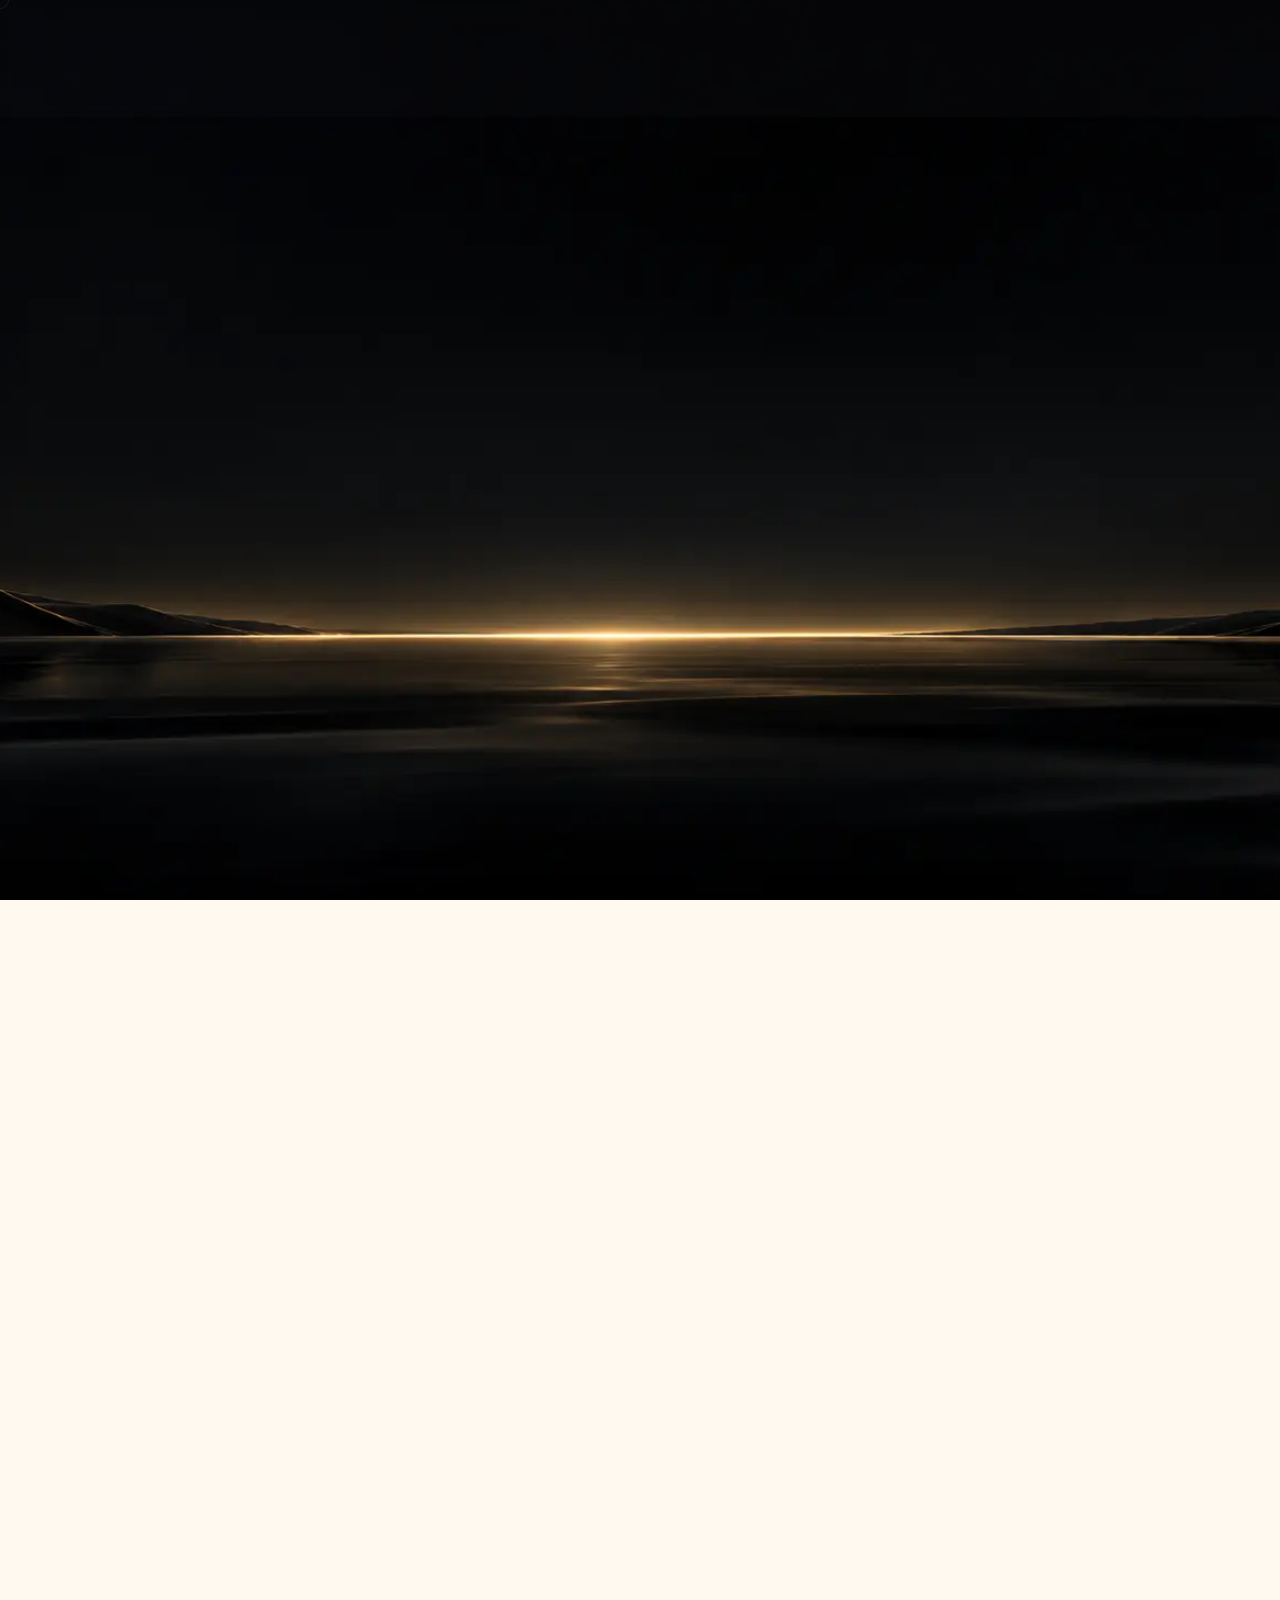
==== index.html @ 9939e69e "Added products gallery section." ====
<!DOCTYPE html>
<html lang="en">

<head>
    <meta charset="UTF-8">
    <meta name="viewport" content="width=device-width, initial-scale=1.0">

    <meta name="description"
        content="ECHO is an AI-powered virtual agent built to take on the digital and mental work that keeps business owners behind a screen.">

    <meta name="keywords"
        content="auvora-studio, auvora studio, echo ai, echo ai by coderadi, coderadi, software development, business ai, business ai software, ai software, ai software for business, ai software for business owners, ai software for entrepreneurs, ai software for startups, ai software for small businesses, ai software for medium businesses, ai software for large businesses, ai software for enterprises, ai software for corporations, ai software for organizations, ai software for teams, ai software for individuals">

    <link rel="shortcut icon" href="favicon.ico" type="image/x-icon">
    <title>AUVORA ECHO &bull; coderadi</title>

    <link rel="stylesheet" href="styles/utility.css">
    <link rel="stylesheet" href="styles/header.css">
    <link rel="stylesheet" href="styles/style.css">
    <link rel="stylesheet" href="styles/form.css">
    <link rel="stylesheet" href="styles/loader.css">
</head>

<body>
    <div class="custom-cursor-wrapper">
        <div class="custom-cursor"></div>
    </div>

    <div class="loader center p-20 inverted-element" id="loader">
        <svg width="1143" height="476" viewBox="0 0 1143 476" fill="none" xmlns="http://www.w3.org/2000/svg">
            <path
                d="M85.248 475.392C62.208 475.392 42.24 470.016 25.344 459.264C8.44802 448.512 1.57356e-05 432.128 1.57356e-05 410.112C1.57356e-05 398.336 3.58402 384 10.752 367.104C15.872 355.328 25.344 341.76 39.168 326.4C52.992 311.04 69.12 296.192 87.552 281.856C105.984 267.008 124.672 254.976 143.616 245.76C162.56 236.032 179.712 231.168 195.072 231.168C200.704 231.168 205.824 231.936 210.432 233.472C219.136 236.544 225.024 241.408 228.096 248.064C231.68 254.72 233.472 261.632 233.472 268.8C233.472 275.456 232.448 281.856 230.4 288C228.352 294.144 225.792 299.52 222.72 304.128C213.504 317.952 200.192 330.24 182.784 340.992C165.888 351.744 148.48 360.192 130.56 366.336C113.152 372.48 98.816 376.064 87.552 377.088H86.016C79.36 377.088 76.032 375.04 76.032 370.944C76.032 368.384 78.08 367.104 82.176 367.104C94.464 366.08 109.824 360.448 128.256 350.208C147.2 339.456 163.84 328.448 178.176 317.184C184.32 312.064 191.488 304.896 199.68 295.68C208.384 286.464 212.736 277.504 212.736 268.8C212.736 259.584 208.384 254.976 199.68 254.976C195.072 254.976 190.208 256 185.088 258.048C180.48 260.096 176.64 261.632 173.568 262.656C158.72 269.824 142.336 281.088 124.416 296.448C106.496 311.296 90.112 328.192 75.264 347.136C60.928 365.568 50.944 384.256 45.312 403.2C43.776 407.296 42.752 411.392 42.24 415.488C41.728 419.072 41.472 422.656 41.472 426.24C41.472 438.528 45.312 447.232 52.992 452.352C61.184 457.472 70.912 460.032 82.176 460.032C99.072 460.032 116.48 456.448 134.4 449.28C152.32 441.6 169.728 431.872 186.624 420.096C203.52 408.32 218.88 395.776 232.704 382.464C247.04 368.64 259.072 355.328 268.8 342.528C270.336 340.48 272.128 339.456 274.176 339.456C276.224 338.944 277.504 339.2 278.016 340.224C280.064 340.736 281.088 342.272 281.088 344.832C281.088 346.88 280.576 348.928 279.552 350.976C265.216 370.944 247.808 390.4 227.328 409.344C207.36 428.288 185.088 444.16 160.512 456.96C136.448 469.248 111.36 475.392 85.248 475.392ZM351.234 472.32C342.018 473.856 332.802 474.624 323.586 474.624C301.058 474.624 282.37 469.248 267.522 458.496C252.674 447.744 245.25 432.128 245.25 411.648C245.25 399.36 248.834 384.512 256.002 367.104C261.122 355.328 270.594 341.76 284.418 326.4C298.242 311.04 314.37 296.192 332.802 281.856C351.234 267.008 369.922 254.976 388.866 245.76C407.81 236.032 424.962 231.168 440.322 231.168C445.954 231.168 451.074 231.936 455.682 233.472C461.314 235.52 466.178 238.336 470.274 241.92C474.37 245.504 476.418 250.88 476.418 258.048C476.418 259.584 476.418 261.12 476.418 262.656C476.418 264.192 475.906 265.984 474.882 268.032C474.882 269.568 473.602 272.896 471.042 278.016C468.994 283.136 466.434 287.744 463.362 291.84C460.802 295.424 458.498 296.192 456.45 294.144C454.402 292.608 453.378 290.56 453.378 288C453.378 285.44 453.89 282.624 454.914 279.552C456.45 275.968 457.218 272.896 457.218 270.336C457.218 266.752 456.194 263.424 454.146 260.352C452.61 256.768 449.794 254.976 445.698 254.976C435.97 254.976 423.426 259.328 408.066 268.032C392.706 276.736 376.834 288.512 360.45 303.36C344.578 317.696 330.242 333.568 317.442 350.976C304.642 368.384 295.682 385.792 290.562 403.2C289.026 407.296 288.002 411.392 287.49 415.488C286.978 419.072 286.722 422.656 286.722 426.24C286.722 437.504 290.306 445.696 297.474 450.816C305.154 455.424 314.37 457.728 325.122 457.728C336.898 457.728 348.93 455.936 361.218 452.352C396.034 442.112 424.194 428.032 445.698 410.112C467.714 392.192 489.73 369.152 511.746 340.992C513.794 338.432 515.586 337.408 517.122 337.92C518.658 338.432 519.938 338.688 520.962 338.688C522.498 339.2 523.266 340.736 523.266 343.296C523.266 344.32 523.01 345.6 522.498 347.136C521.986 348.672 521.474 349.952 520.962 350.976C498.946 380.672 474.626 406.784 448.002 429.312C421.378 451.328 389.122 465.664 351.234 472.32ZM506.004 473.856C501.908 473.856 500.884 472.064 502.932 468.48C503.956 465.408 506.516 457.728 510.612 445.44C515.22 433.152 520.596 418.304 526.74 400.896C532.884 383.488 539.284 365.824 545.94 347.904C552.596 329.472 558.74 313.088 564.372 298.752C560.788 303.36 555.156 310.016 547.476 318.72C540.308 327.424 532.628 336.64 524.436 346.368C516.244 356.096 508.564 364.544 501.396 371.712C499.86 373.248 498.836 374.016 498.324 374.016C496.788 374.016 496.02 372.48 496.02 369.408C496.02 363.264 497.556 357.632 500.628 352.512C511.892 338.176 522.644 324.864 532.884 312.576C543.636 299.776 553.364 287.744 562.068 276.48C556.948 273.408 554.388 269.568 554.388 264.96C554.388 257.792 557.972 254.208 565.14 254.208C568.212 254.208 570.516 254.72 572.052 255.744C572.564 256.256 573.076 256.512 573.588 256.512C574.1 256.512 574.612 257.024 575.124 258.048C577.684 254.464 579.732 251.136 581.268 248.064C583.316 244.992 585.108 241.664 586.644 238.08C588.692 233.472 592.788 224.768 598.932 211.968C605.588 198.656 613.78 183.04 623.508 165.12C633.236 147.2 644.244 128.768 656.532 109.824C669.332 90.368 682.9 72.448 697.236 56.064C712.084 39.168 727.188 25.6 742.548 15.36C758.42 5.12 774.548 7.62939e-06 790.932 7.62939e-06C792.98 7.62939e-06 795.028 0.256004 797.076 0.767998C799.124 0.767998 801.172 1.02399 803.22 1.53599C816.02 4.09602 824.98 8.70402 830.1 15.36C835.22 21.504 837.78 28.928 837.78 37.632C837.78 43.776 836.5 50.432 833.94 57.6C831.892 64.256 828.82 70.912 824.724 77.568C814.484 95.488 800.916 113.664 784.02 132.096C767.124 150.016 748.18 167.936 727.188 185.856C706.708 203.264 685.972 220.416 664.98 237.312C644.5 253.696 625.3 269.312 607.38 284.16C595.092 310.272 585.62 333.568 578.964 354.048C572.308 374.016 567.188 390.144 563.604 402.432C569.236 395.264 577.684 385.024 588.948 371.712C600.212 358.4 613.012 344.064 627.348 328.704C641.684 313.344 656.532 298.752 671.892 284.928C687.252 270.592 701.844 259.072 715.668 250.368C729.492 241.152 741.268 236.544 750.996 236.544C763.284 236.544 769.428 242.944 769.428 255.744C769.428 268.032 765.076 281.6 756.372 296.448C747.668 311.296 740.5 323.84 734.868 334.08C727.7 348.928 721.812 363.264 717.204 377.088C713.108 390.4 710.548 401.408 709.524 410.112C709.012 412.16 708.756 414.208 708.756 416.256C708.756 417.792 708.756 419.584 708.756 421.632C708.756 442.112 715.924 452.352 730.26 452.352C737.94 452.352 748.18 447.744 760.98 438.528C773.78 429.312 786.836 418.304 800.148 405.504C813.46 392.704 825.492 380.416 836.244 368.64C847.508 356.352 855.188 347.136 859.284 340.992C860.82 339.456 862.612 338.688 864.66 338.688C866.708 338.688 868.244 339.456 869.268 340.992C870.292 342.528 870.292 344.576 869.268 347.136C864.148 355.84 856.212 366.848 845.46 380.16C834.708 392.96 822.676 406.016 809.364 419.328C796.052 432.128 782.996 443.136 770.196 452.352C763.54 457.472 754.836 461.824 744.084 465.408C733.844 469.504 723.604 471.552 713.364 471.552C705.172 471.552 697.236 469.504 689.556 465.408C681.876 461.312 676.244 453.632 672.66 442.368C671.124 437.76 670.356 431.36 670.356 423.168C670.356 420.608 670.356 418.048 670.356 415.488C670.356 412.416 670.612 409.344 671.124 406.272C673.172 389.888 678.548 372.736 687.252 354.816C696.468 336.384 704.916 320 712.596 305.664C714.644 301.568 716.18 297.984 717.204 294.912C718.74 291.84 719.508 289.28 719.508 287.232C719.508 283.136 717.716 281.088 714.132 281.088C710.548 281.088 704.916 283.392 697.236 288C689.556 292.608 679.316 300.544 666.516 311.808C655.252 321.536 643.22 334.336 630.42 350.208C618.132 365.568 605.844 381.44 593.556 397.824C581.78 414.208 571.284 428.288 562.068 440.064C553.364 451.84 547.22 458.752 543.636 460.8C541.076 462.336 535.188 464.896 525.972 468.48C516.756 472.064 510.1 473.856 506.004 473.856ZM621.972 249.6C642.452 235.776 664.724 218.624 688.788 198.144C712.852 177.152 735.38 154.88 756.372 131.328C777.876 107.264 794.26 84.48 805.524 62.976C811.668 51.2 814.74 41.472 814.74 33.792C814.74 25.088 810.9 20.736 803.22 20.736C799.636 20.736 795.54 21.76 790.932 23.808C786.324 25.344 780.948 28.416 774.804 33.024C740.5 59.648 711.572 91.392 688.02 128.256C664.468 164.608 642.452 205.056 621.972 249.6ZM909.264 472.32C894.928 472.32 882.384 468.992 871.632 462.336C853.712 451.584 844.752 432.128 844.752 403.968C844.752 392.192 846.8 378.624 850.896 363.264C854.48 350.464 860.88 336.64 870.096 321.792C879.312 306.432 890.064 291.84 902.352 278.016C915.152 264.192 928.976 252.928 943.824 244.224C958.672 235.52 973.52 231.168 988.368 231.168C994.512 231.168 999.888 231.936 1004.5 233.472C1010.64 235.52 1015.76 239.36 1019.86 244.992C1024.46 250.112 1026.77 256.768 1026.77 264.96C1026.77 273.664 1024.46 278.528 1019.86 279.552C1015.76 280.576 1013.71 279.552 1013.71 276.48C1013.71 275.456 1013.71 274.432 1013.71 273.408C1014.22 272.384 1014.48 271.616 1014.48 271.104C1014.48 267.008 1013.2 263.424 1010.64 260.352C1008.59 256.768 1004.5 254.976 998.352 254.976C990.16 254.976 979.92 259.328 967.632 268.032C955.856 276.736 943.568 288.512 930.768 303.36C918.48 317.696 907.472 333.568 897.744 350.976C888.528 368.384 882.384 385.792 879.312 403.2C878.8 405.76 878.288 408.32 877.776 410.88C877.776 412.928 877.776 415.232 877.776 417.792C877.776 429.568 880.336 439.552 885.456 447.744C891.088 455.424 899.792 459.264 911.568 459.264C925.904 459.264 939.728 453.888 953.04 443.136C966.352 431.872 978.128 418.56 988.368 403.2C999.12 387.84 1007.06 374.272 1012.18 362.496C1016.27 353.28 1019.09 345.344 1020.62 338.688C1022.16 332.032 1022.93 326.4 1022.93 321.792C1022.93 317.696 1022.42 314.112 1021.39 311.04C1020.88 307.968 1020.11 305.408 1019.09 303.36C1018.06 300.288 1017.55 297.984 1017.55 296.448C1017.55 292.352 1019.09 289.024 1022.16 286.464C1025.74 283.904 1029.33 282.624 1032.91 282.624C1035.98 282.624 1039.31 283.648 1042.9 285.696C1046.99 286.72 1052.62 287.488 1059.79 288C1066.96 288.512 1074.64 288.768 1082.83 288.768C1091.54 288.768 1100.24 288.512 1108.94 288C1118.16 287.488 1126.1 286.464 1132.75 284.928C1133.78 284.416 1135.31 284.16 1137.36 284.16C1140.94 284.16 1142.74 285.184 1142.74 287.232C1142.74 289.28 1140.94 291.072 1137.36 292.608C1119.44 300.8 1103.31 305.152 1088.98 305.664C1075.15 306.176 1063.12 306.432 1052.88 306.432C1053.9 319.232 1051.09 333.056 1044.43 347.904C1037.78 362.24 1030.86 375.04 1023.7 386.304C1014.99 399.104 1005.01 412.16 993.744 425.472C982.48 438.784 969.936 450.048 956.112 459.264C942.288 467.968 926.672 472.32 909.264 472.32Z"
                fill="#F8F7FF" />
        </svg>
    </div>

    <section class="form_wrapper theme-inverted w-full" id="registrationForm">
        <section class="section p-48 column gap-32 center text-center min-h-screen">
            <button class="link btn ot rounded-full p-16" id="closeRegistrationForm">
                <span class="symbol">close</span>
            </button>

            <h1 class="h1">Join the ECHO Waitlist</h1>

            <div class="input-list column gap-12 w-full">
                <input type="text" id="registrationName" class="input" placeholder="Your Name">
                <input type="email" id="registrationEmail" class="input" placeholder="Your Email">
                <input type="tel" id="registrationPhone" class="input" placeholder="Your Phone">

                <select id="registrationBusiness" class="input">
                    <option value="">Your Business Type</option>
                    <option value="product">Product Based</option>
                    <option value="service">Service Based</option>
                </select>

                <button class="link btn icon-fl rounded-full ph-24 pv-16 disabled" id="registrationSubmit">
                    <span class="text">Apply</span>
                    <span class="symbol">keyboard_arrow_right</span>
                </button>
            </div>
        </section>
    </section>

    <section class="form_wrapper theme-inverted w-full" id="enquiryForm">
        <section class="section p-48 column gap-32 center text-center min-h-screen">
            <button class="link btn ot rounded-full p-16" id="closeEnquiryForm">
                <span class="symbol">close</span>
            </button>

            <h1 class="h1">Enquiry section</h1>

            <div class="input-list column gap-12 w-full">
                <input type="text" id="enquiryName" class="input" placeholder="Your Name">
                <input type="email" id="enquiryEmail" class="input" placeholder="Your Email">
                <input type="tel" id="enquiryPhone" class="input" placeholder="Your Phone">
                <textarea id="enquiryMessage" class="input" placeholder="Your Message"></textarea>

                <button class="link btn icon-ot rounded-full ph-24 pv-16 disabled" id="enquirySubmit">
                    <span class="text">Enquire</span>
                    <span class="symbol">keyboard_arrow_right</span>
                </button>
            </div>
        </section>
    </section>

    <section class="success-page popover rounded-16 p-12" id="successPage">
        <div class="content column gap-16 p-16 text-center center">
            <span class="text fs-20 fw-500">Application successful</span>
            <span class="symbol fs-64">check</span>

            <p class="para">Your request has been recorded successfully, We'll reply to your provided email or phone
                within 3 business days.</p>

            <button class="btn fl rounded-16 ph-24 pv-16 uppercase w-full">I understand</button>
        </div>
    </section>

    <section class="failure-page popover rounded-16 p-12" id="failurePage">
        <div class="content column gap-16 p-16 text-center center">
            <span class="text fs-20 fw-500">Application failed</span>
            <span class="symbol fs-64">close</span>

            <p class="para">Your request was unable to be recorded, you can try again or contact directly at our <a
                    href="mailto:adiprofitcoder@gmail.com" class="ulink">email: adiprofitcoder@gmail.com</a></p>

            <button class="btn fl rounded-16 ph-24 pv-16 uppercase w-full">I understand</button>
        </div>
    </section>

    <header class="header inverted-element">
        <section class="section header_inner column">
            <div class="header_upper row h-sb p-12">
                <a href="#main" class="link"><img src="assets/echo-logo.webp" alt="ECHO AI" class="logo rounded-8"></a>

                <div class="actions row gap-12">
                    <a href="#join" class="link symbol" title="Join">login</a>
                    <button class="link btn symbol" id="enquiryFormTrigger" title="Enquire">support_agent</button>
                </div>
            </div>

            <div class="header_lower res-row h-en gap-12 p-12">
                <a href="#philosophy" class="link uppercase">philosophy</a>
                <a href="#gallery" class="link uppercase">product gallery</a>
            </div>
        </section>
    </header>

    <main class="main" id="main">
        <section class="hero inverted-element" id="hero">
            <section class="section p-48 column center text-center gap-32 min-h-screen">
                <div class="head column center gap-4">
                    <span class="mini uppercase text-muted">Introduction</span>
                    <h1 class="h1 fs-64">A new era of your business workflow</h1>
                    <p class="para">Time &bull; Simplicity &bull; Ease</p>
                </div>

                <div class="body">
                    <p class="para">Echo is an AI-powered virtual agent software that does 95% of digital &amp; mental
                        works of a business.</p>
                </div>

                <div class="foot res-row center gap-16">
                    <a href="#about" class="link btn icon-ot rounded-full ph-24 pv-16">
                        <span class="text uppercase">Discover more</span>
                        <span class="symbol">keyboard_arrow_right</span>
                    </a>

                    <a href="#apply" class="link btn icon-fl rounded-full ph-24 pv-16">
                        <span class="text uppercase">Pre Register</span>
                        <span class="symbol">keyboard_arrow_right</span>
                    </a>
                </div>
            </section>
        </section>

        <section class="about inverted-element" id="about">
            <section class="section p-48 column gap-32 center text-center min-h-screen">
                <div class="head column gap-4 center">
                    <span class="mini uppercase text-muted">What ECHO does</span>
                    <h1 class="h1 normal-case fs-64">Your business workflow. Simplified.</h1>
                </div>

                <div class="illustration">
                    <img src="assets/echo_diagram.webp" alt="ECHO DIAGRAM" class="img rounded-16">
                </div>

                <div class="body">
                    <p class="para text-muted">Echo lets you generate <span class="text-normal">posts and ads</span> in
                        30 seconds. You can accept <span class="text-normal">orders</span> on the website provided in
                        ECHO setup. <span class="text-normal">Revenue calculation</span> is automated by ECHO. You just
                        watch it grow.</p>
                </div>

                <div class="foot res-row center gap-16">
                    <a href="#brief" class="link btn icon-ot rounded-full ph-24 pv-16">
                        <span class="text uppercase">Discover brief</span>
                        <span class="symbol">keyboard_arrow_right</span>
                    </a>

                    <a href="#philosophy" class="link btn icon-fl rounded-full ph-24 pv-16">
                        <span class="text uppercase">Our Philosophy</span>
                        <span class="symbol">keyboard_arrow_right</span>
                    </a>
                </div>
            </section>
        </section>

        <section class="philosophy theme-inverted" id="philosophy">
            <section class="section p-48 column gap-32 center text-center min-h-screen">
                <div class="head column gap-4 center">
                    <span class="mini uppercase text-muted">Why ECHO</span>
                    <h1 class="h1 fs-128 normal-case">Our Philosophy</h1>
                </div>

                <div class="body">
                    <p class="para text-muted text-both fs-20">A business is meant to let you life a <span
                            class="text-normal">free life</span>, not to trap you in an all-day <span
                            class="text-normal">work trap</span>. The ability to do what <span class="text-normal">you
                            want</span>, when you want is the <span class="text-normal">ultimate luxury</span>. <span
                            class="text-normal fw-500">And we're meant to let you.</span></p>
                </div>

                <div class="foot res-row center gap-16">
                    <a href="#apply" class="link btn icon-ot rounded-full ph-24 pv-16">
                        <span class="text uppercase">Pre Register</span>
                        <span class="symbol">keyboard_arrow_right</span>
                    </a>

                    <a href="#efforts" class="link btn icon-fl rounded-full ph-24 pv-16">
                        <span class="text uppercase">Your efforts</span>
                        <span class="symbol">keyboard_arrow_right</span>
                    </a>
                </div>
            </section>
        </section>

        <section class="efforts inverted-element" id="efforts">
            <section class="section p-48 column gap-32 center text-center min-h-screen">
                <div class="head column gap-4 center">
                    <span class="mini uppercase text-muted">Your Efforts</span>
                    <h1 class="h1 fs-64 normal-case">Efforts by your side to use ECHO.</h1>
                </div>

                <div class="body column gap-24">
                    <p class="para text-muted">Echo generates posts &amp; ads in 30 seconds, but you need to <span
                            class="text-normal">upload</span> the product pic, which should not consume more than a
                        <span class="text-normal">minute</span>.
                    </p>

                    <span class="text">That's it.</span>
                </div>

                <div class="foot res-row center gap-16">
                    <a href="#brief" class="link btn icon-ot rounded-full ph-24 pv-16">
                        <span class="text uppercase">Discover brief</span>
                        <span class="symbol">keyboard_arrow_right</span>
                    </a>

                    <a href="#apply" class="link btn icon-fl rounded-full ph-24 pv-16">
                        <span class="text uppercase">Pre Register</span>
                        <span class="symbol">keyboard_arrow_right</span>
                    </a>
                </div>
            </section>
        </section>

        <section class="brief theme-inverted" id="brief">
            <section class="section p-48 column center text-center gap-32 min-h-screen">
                <div class="head column center gap-4">
                    <span class="mini uppercase text-muted">Brief</span>
                    <h1 class="h1 fs-64 normal-case">Echo. Summarized in a document</h1>
                </div>

                <div class="body column gap-24">
                    <p class="para text-muted">We've summarized ECHO in a document in simple language so that you can
                        understand everything about it in a matter of few minutes.</p>

                    <span class="text fn-accent">XX pages &bull; XX.X MB</span>
                </div>

                <div class="foot res-row center gap-16">
                    <a href="assets/ECHO_BESPOKE_BRIEF.pdf" class="link btn icon-ot rounded-full ph-24 pv-16" download>
                        <span class="text uppercase">Download</span>
                        <span class="symbol">keyboard_arrow_right</span>
                    </a>

                    <a href="assets/ECHO_BESPOKE_BRIEF.pdf" class="link btn icon-fl rounded-full ph-24 pv-16">
                        <span class="text uppercase">View</span>
                        <span class="symbol">keyboard_arrow_right</span>
                    </a>
                </div>
            </section>
        </section>

        <section class="apply theme-inverted" id="apply">
            <section class="section p-48 column center text-center gap-32 min-h-screen">
                <div class="head column center gap-4">
                    <span class="mini uppercase text-muted">Join ECHO</span>
                    <h1 class="h1 fs-64 uppercase">Pre Register</h1>
                </div>

                <div class="body column center gap-12">
                    <p class="para fs-20">Get ECHO before it launched for everyone.</p>

                    <p class="para text-muted">You can pre-register on ECHO for INR 199.00 to get founding member's
                        badge. And here's what you'll get;</p>
                </div>

                <div class="includes column rounded-16 p-16 bg-tertiary w-full">
                    <div class="head row h-sb">
                        <span class="text">Includes</span>
                        <span class="symbol">keyboard_arrow_right</span>
                    </div>

                    <div class="body column text-left gap-4">
                        <p class="para">Early updates to new features.</p>
                        <p class="para">Founding member's pricing.</p>
                        <p class="para">Ability to influence product updates.</p>
                        <p class="para">Certificate of Registration</p>
                        <p class="para">Written refund guarantee signature.</p>
                    </div>
                </div>

                <div class="foot res-row center gap-16">
                    <a href="#why-register" class="link btn icon-ot rounded-full ph-24 pv-16">
                        <span class="text uppercase">Why pre register</span>
                        <span class="symbol">keyboard_arrow_right</span>
                    </a>

                    <button class="link btn icon-fl rounded-full ph-24 pv-16" id="registrationFormTrigger">
                        <span class="text uppercase">Apply for Registration</span>
                        <span class="symbol">keyboard_arrow_right</span>
                    </button>
                </div>
            </section>
        </section>

        <section class="why theme-inverted" id="why-register">
            <section class="section p-48 column center text-center gap-32 min-h-screen">
                <div class="head column gap-4">
                    <span class="mini uppercase text-muted">Why Pre Register</span>
                    <h1 class="h1 fs-64 normal-case">Do you need to Pre-Register?</h1>
                </div>

                <div class="body column gap-16">
                    <p class="para text-muted text-both">Listen, we are a small team, we have the vision and code of
                        ECHO, but we don't have enough fund to launch it. And that's why we're running pre-registration
                        campaign.</p>

                    <p class="para fw-500">Your pre-registration will help us launch ECHO and make it available in your
                        phone.</p>
                </div>

                <div class="foot res-row center gap-16">
                    <a href="#apply" class="link btn icon-fl rounded-full ph-24 pv-16">
                        <span class="text uppercase">Pre Register</span>
                        <span class="symbol">keyboard_arrow_right</span>
                    </a>
                </div>
            </section>
        </section>

        <section class="gallery inverted-element" id="gallery">
            <section class="section p-48 column gap-32 center text-center min-h-screen">
                <div class="head column gap-4 center">
                    <span class="mini uppercase text-muted">gallery</span>
                    <h1 class="h1 fs-64">Product shots</h1>
                    <p class="para">Simple photos become high-converting ad with ECHO.</p>
                </div>

                <p class="para text-both">We've picked some objects in from our developer's desk and created an ad with that. It
                    may look simple, but now-a-days, simple images convert better than "perfect AI images".</p>

                <div class="body grid cols-4 gap-4">
                    <div class="image-container container rounded-4">
                        <img src="assets/shots/1.webp" alt="SHOT 1" class="img">
                    </div>

                    <div class="image-container container rounded-4">
                        <img src="assets/shots/2.webp" alt="SHOT 2" class="img">
                    </div>

                    <div class="image-container container rounded-4">
                        <img src="assets/shots/3.webp" alt="SHOT 3" class="img">
                    </div>

                    <div class="image-container container rounded-4">
                        <img src="assets/shots/4.webp" alt="SHOT 4" class="img">
                    </div>

                    <div class="image-container container rounded-4">
                        <img src="assets/shots/5.webp" alt="SHOT 5" class="img">
                    </div>

                    <div class="image-container container rounded-4">
                        <img src="assets/shots/6.webp" alt="SHOT 6" class="img">
                    </div>

                    <div class="image-container container rounded-4">
                        <img src="assets/shots/7.webp" alt="SHOT 7" class="img">
                    </div>

                    <div class="image-container container rounded-4">
                        <img src="assets/shots/8.webp" alt="SHOT 8" class="img">
                    </div>
                </div>
            </section>
        </section>
    </main>

    <hr class="divider">
    <footer class="footer inverted-element">
        <section class="section p-20 column gap-12">
            <div class="head row gap-12">
                <a href="#main" class="link">AUVORA ECHO</a>
                <span class="text">&bull;</span>
                <a href="https://wa.me/9044791312?text='Hi, I wanna know more about ECHO.'" class="link">WhatsApp</a>
                <span class="text">&bull;</span>
                <a href="mailto:adiprofitcoder@gmail.com" class="link">Email</a>
            </div>

            <div class="actions row h-en gap-12">
                <a href="https://www.instagram.com/coderadi.in" class="link">
                    <img src="assets/icons/insta.png" alt="Instagram" class="icon">
                </a>

                <a href="https://www.youtube.com/@coderadi-in" class="link">
                    <img src="assets/icons/yt.png" alt="YouTube" class="icon">
                </a>

                <a href="https://github.com/coderadi-in/ECHO" class="link">
                    <img src="assets/icons/git.png" alt="GitHub" class="icon">
                </a>
            </div>
        </section>
    </footer>

    <script type="module" src="scripts/cursor.js"></script>
    <script type="module" src="scripts/fadein.js"></script>
    <script type="module" src="scripts/form.js"></script>
    <script type="module" src="scripts/script.js"></script>
</body>

</html>
---- styles/utility.css ----
/* ================================================== */
/* IMPORTS */
/* ================================================== */

@import url('https://fonts.googleapis.com/css2?family=Cormorant+Garamond:ital,wght@0,300..700;1,300..700&family=IBM+Plex+Mono:ital,wght@0,100;0,200;0,300;0,400;0,500;0,600;0,700;1,100;1,200;1,300;1,400;1,500;1,600;1,700&family=Inter:ital,opsz,wght@0,14..32,100..900;1,14..32,100..900&display=swap');
@import url("https://fonts.googleapis.com/css2?family=Material+Symbols+Outlined:opsz,wght,FILL,GRAD@20..48,100..700,0..1,-50..200");

/* ================================================== */
/* BASIC APPEARANCE */
/* ================================================== */

:root {
    --color-bg-main: #0F1115;
    --color-bg-card: #19191E;
    --color-tertiary: #E3D6B6;
    
    --color-fg-main: #FFF9F0;
    --color-fg-card: #ACACAC;
    
    --color-surface-main: #0F111557;
    --color-surface-alt: #FFF9EF4D;
    
    --color-border: #2A2D35;

    --color-state-red: #DF2935;
    --color-state-yellow: #FFBF00;
    --color-state-green: #059669;
    --color-state-blue: #2364AA;
}

* {
    margin: 0;
    padding: 0;
    font-family: "Inter", sans-serif;
    box-sizing: border-box;
    letter-spacing: 1px;
    scrollbar-width: thin;
    scrollbar-color: var(--color-fg-main) transparent;
    cursor: none !important;
}

*::selection {
    background-color: var(--color-fg-card);
    color: var(--color-bg-main);
}

.theme-inverted {
    --color-fg-main: #0F1115;
    --color-fg-card: #19191E;
    
    --color-bg-main: #FFF9EF;
    --color-bg-card: #E7DCCC;

    background-color: var(--color-bg-main);
    color: var(--color-fg-main);
}

/* ================================================== */
/* KEYFRAMES */
/* ================================================== */

@keyframes animatedArrowAnimation {
    0%, 100% { transform: translateY(0) }
    50% { transform: translateY(-48px) }
}

@keyframes clickAnimation {
    0%, 100% { transform: scale(1); }
    50% { transform: scale(0.95); }
}

@keyframes shakeAnimation {
    0% { transform: translateX(0px); }
    20% { transform: translateX(12px); }
    40% { transform: translateX(-12px); }
    60% { transform: translateX(12px); }
    80% { transform: translateX(-12px); }
    100% { transform: translateX(0px); }
}

.animated-arrow {
    position: absolute;
    bottom: 20px;
    left: 50%;
    right: 50%;
    animation: animatedArrowAnimation 2s cubic-bezier(0.7,0.1,0.5,0.9) infinite;
}

.anim-clicked { animation: clickAnimation 0.3s ease forwards; }
.shake { animation: shakeAnimation 0.6s ease forwards; }

/* ================================================== */
/* CUSTOM CURSOR */
/* ================================================== */

.custom-cursor-wrapper {
    border: 1px solid var(--color-bg-card);
    padding: 8px;
    position: fixed;
    z-index: 9999;
    pointer-events: none;
    border-radius: 50%;
    transition: transform 0.5s;
}

.custom-cursor-wrapper.hovered { transform: scale(2); }
.custom-cursor-wrapper.shrunk { transform: scale(0.5); }

/* ================================================== */
/* CONTAINERS */
/* ================================================== */

body {
    background-color: var(--color-bg-main);
    color: var(--color-fg-main);
}

html {
    scroll-behavior: smooth;
    scrollbar-width: none;
}

.section {
    max-width: 1440px;
    height: 100%;
    width: 100%;
    margin: 0 auto;
    transform: translateY(24px);
    opacity: 0;
    transition: transform 0.6s ease-out, opacity 0.3s;
}

.section.active {
    transform: translateY(0);
    opacity: 1;
}

.container { overflow: hidden; }

@media (max-width: 568px) {
    .section.p-48 { padding: 20px !important; }
}

/* ================================================== */
/* DISPLAY */
/* ================================================== */

.hidden { display: none; }
.flex { display: flex; }
.grid { display: grid; }

/* ================================================== */
/* FLEX */
/* ================================================== */

.row {
    display: flex;
    align-items: center;
}

.column {
    display: flex;
    flex-direction: column;
}

.res-row {
    display: flex;
    align-items: center;
    flex-wrap: wrap;
}

.v-center { align-items: center; }
.v-en { align-items: end; }
.v-st { align-items: start; }
.h-center { justify-content: center; }
.h-en { justify-content: end; }
.h-se { justify-content: space-evenly; }
.h-sb { justify-content: space-between; }
.center { display: flex; align-items: center; justify-content: center; }

/* ================================================== */
/* GRID */
/* ================================================== */

.cols-1 { grid-template-columns: repeat(1, minmax(0, 1fr)); }
.cols-2 { grid-template-columns: repeat(2, minmax(0, 1fr)); }
.cols-3 { grid-template-columns: repeat(3, minmax(0, 1fr)); }
.cols-4 { grid-template-columns: repeat(4, minmax(0, 1fr)); }
.cols-auto-400 { grid-template-columns: repeat(auto-fit, minmax(min(400px, 100%), 1fr)); }
.cols-auto-320 { grid-template-columns: repeat(auto-fit, minmax(min(320px, 100%), 1fr)); }
.rows-1 { grid-template-rows: repeat(1, minmax(0, 1fr)); }
.rows-2 { grid-template-rows: repeat(2, minmax(0, 1fr)); }
.rows-3 { grid-template-rows: repeat(3, minmax(0, 1fr)); }

/* ================================================== */
/* GAP */
/* ================================================== */

.gap-4 { gap: 4px; }
.gap-8 { gap: 8px; }
.gap-12 { gap: 12px; }
.gap-16 { gap: 16px; }
.gap-20 { gap: 20px; }
.gap-24 { gap: 24px; }
.gap-32 { gap: 32px; }
.gap-40 { gap: 40px; }
.gap-48 { gap: 48px; }
.gap-64 { gap: 64px; }
.gap-96 { gap: 96px; }

/* ================================================== */
/* SPACING */
/* ================================================== */

.m-4 { margin: 4px; }
.m-8 { margin: 8px; }
.m-12 { margin: 12px; }
.m-16 { margin: 16px; }
.m-20 { margin: 20px; }
.m-24 { margin: 24px; }
.m-32 { margin: 32px; }
.m-auto { margin: auto; }
.mx-auto { margin: 0 auto;}

.mv-4 { margin-top: 4px; margin-bottom: 4px; }
.mv-8 { margin-top: 8px; margin-bottom: 8px; }
.mv-12 { margin-top: 12px; margin-bottom: 12px; }
.mv-16 { margin-top: 16px; margin-bottom: 16px; }
.mv-20 { margin-top: 20px; margin-bottom: 20px; }
.mv-24 { margin-top: 24px; margin-bottom: 24px; }
.mv-32 { margin-top: 32px; margin-bottom: 32px; }
.mv-48 { margin-top: 48px; margin-bottom: 48px; }
.mv-64 { margin-top: 64px; margin-bottom: 64px; }

.mh-4 { margin: 0 4px; }
.mh-8 { margin: 0 8px; }
.mh-12 { margin: 0 12px; }
.mh-16 { margin: 0 16px; }
.mh-20 { margin: 0 20px; }
.mh-24 { margin: 0 24px; }
.mh-32 { margin: 0 32px; }
.mh-auto { margin-left: auto; margin-right: auto; }

.p-4 { padding: 4px; }
.p-8 { padding: 8px; }
.p-12 { padding: 12px; }
.p-16 { padding: 16px; }
.p-20 { padding: 20px; }
.p-24 { padding: 24px; }
.p-32 { padding: 32px; }
.p-48 { padding: 48px; }
.p-96 { padding: 96px; }

.ph-4 { padding-left: 4px; padding-right: 4px; }
.ph-8 { padding-left: 8px; padding-right: 8px; }
.ph-12 { padding-left: 12px; padding-right: 12px; }
.ph-16 { padding-left: 16px; padding-right: 16px; }
.ph-20 { padding-left: 20px; padding-right: 20px; }
.ph-24 { padding-left: 24px; padding-right: 24px; }
.ph-32 { padding-left: 32px; padding-right: 32px; }

.pv-4 { padding-top: 4px; padding-bottom: 4px; }
.pv-8 { padding-top: 8px; padding-bottom: 8px; }
.pv-12 { padding-top: 12px; padding-bottom: 12px; }
.pv-16 { padding-top: 16px; padding-bottom: 16px; }
.pv-20 { padding-top: 20px; padding-bottom: 20px; }
.pv-24 { padding-top: 24px; padding-bottom: 24px; }
.pv-32 { padding-top: 32px; padding-bottom: 32px; }

/* ================================================== */
/* SIZE */
/* ================================================== */

.w-auto { width: auto; }
.w-full { width: 100% !important; }
.w-fit { width: fit-content; }
.h-auto { height: auto; }
.h-fit { height: fit-content; }
.h-full { height: 100%; }
.h-screen { height: 100vh; }
.min-h-screen { min-height: 100vh; }
.min-h-0 { min-height: 0; }

/* ================================================== */
/* TYPOGRAPHY */
/* ================================================== */

.text-left { text-align: left !important; }
.text-center { text-align: center; }
.text-right { text-align: right; }
.text-both { text-align: justify !important; }
.uppercase { text-transform: uppercase !important; }
.lowercase { text-transform: lowercase !important; }
.capitalize { text-transform: capitalize !important; }
.normal-case { text-transform: none !important; }

.fs-12 { font-size: 12px !important; }
.fs-16 { font-size: 16px !important; }
.fs-20 { font-size: 20px !important; }
.fs-24 { font-size: 24px !important; }
.fs-32 { font-size: 32px !important; }
.fs-36 { font-size: 36px !important; }
.fs-48 { font-size: 48px !important; }
.fs-64 { font-size: min(64px, 10vw) !important; }
.fs-96 { font-size: 96px !important; }
.fs-128 { font-size: min(128px, 12vw) !important; }

.fw-400 { font-weight: 400 !important; }
.fw-500 { font-weight: 500 !important; }
.fw-600 { font-weight: 600 !important; }
.fw-700 { font-weight: 700 !important; }

.text-muted { color: #8A8A8A; }
.text-normal { color: var(--color-fg-main); }
.text-inverted { color: var(--color-bg-main) !important; }
.spacing-2 { letter-spacing: 2px; }

.fn-body { font-family: "Inter", sans-serif !important; }
.fn-head { font-family: "Cormorant Garamond", sans-serif !important; }
.fn-accent { font-family: "IBM Plex Mono", sans-serif !important; }

.h1 {
    font-family: "Cormorant Garamond", sans-serif;
    font-weight: normal;
    text-transform: uppercase;
    font-size: 36px;
    letter-spacing: 2px;
    user-select: none;
    text-wrap: balance;
}

.h2 {
    font-family: "Cormorant Garamond", sans-serif;
    font-weight: 400;
    text-transform: uppercase;
    font-size: 32px;
    letter-spacing: 2px;
    user-select: none;
    text-wrap: balance;
}

.h2-lw {
    font-family: "Cormorant Garamond", sans-serif;
    font-weight: 400;
    font-size: 32px;
    letter-spacing: 2px;
    user-select: none;
    text-wrap: balance;
}

.h3 {
    font-family: "Cormorant Garamond", sans-serif;
    font-weight: 400;
    font-size: 24px;
    letter-spacing: 1px;
    user-select: none;
    text-wrap: balance;
}

.text, .para {
    font-weight: 400;
    font-size: 16px;
    letter-spacing: 1px;
    user-select: none;
    text-wrap: balance;
}

.para { max-width: 568px; }

.mini {
    font-weight: 400;
    font-size: 12px;
    letter-spacing: 1px;
    user-select: none;
}

/* ================================================== */
/* BORDER */
/* ================================================== */

.border { border: 1px solid var(--color-border) !important; }
.rounded-4 { border-radius: 4px; }
.rounded-8 { border-radius: 8px; }
.rounded-12 { border-radius: 12px; }
.rounded-16 { border-radius: 16px; }
.rounded-32 { border-radius: 32px; }
.rounded-48 { border-radius: 48px; }
.rounded-full { border-radius: 9999px; }

/* ================================================== */
/* EFFECTS */
/* ================================================== */

.fx-shadow { box-shadow: 2px 2px 10px -5px var(--color-fg-card); }
.fx-blur { backdrop-filter: blur(4px); }

/* ================================================== */
/* COLORS */
/* ================================================== */

.bg-main { background-color: var(--color-bg-main) !important; }
.bg-card { background-color: var(--color-bg-card); }
.bg-tertiary { background-color: var(--color-tertiary); }

/* ================================================== */
/* INPUTS */
/* ================================================== */

.input {
    background-color: var(--color-bg-main);
    border: 1px solid var(--color-fg-main);
    color: var(--color-fg-main);
    padding: 8px;
    border-radius: 8px;
    outline: none;
}

.input::placeholder { color: var(--color-fg-card); }

.input[type="search"]::-webkit-search-cancel-button {
    -webkit-appearance: none;    
    width: 16px;
    height: 16px;
    background-image: url('/static/assets/icons/close.svg');
    background-size: contain;
    cursor: pointer;
}

textarea.input {
    height: 148px;
    resize: vertical;
}

.btn {
    background-color: transparent;
    cursor: pointer;
    border: none;
    text-align: center;
    width: fit-content;
    text-decoration: none;
}

.btn:disabled {
    background-color: var(--color-border) !important;
    color: #FDFDFF !important;
    cursor: not-allowed !important;
}

.ot {
    border: 1px solid var(--color-border);
    color: var(--color-fg-main);
    transition: color 0.3s;
}
.ot:hover { color: var(--color-fg-card); }

.fl {
    background-color: var(--color-fg-main);
    color: var(--color-bg-main);
    transition: background-color 0.3s;
}
.fl:hover {
    background-color: var(--color-fg-card);
}

.icon-ot {
    display: flex;
    align-items: center;
    justify-content: center;
    gap: 8px;
    border: 1px solid var(--color-border);
    color: var(--color-fg-main);
    transition: color 0.3s;
}

.icon-ot .text {
    transform: translateX(16px);
    transition: transform 0.3s;
}

.icon-ot .symbol {
    transform: translateX(-12px);
    opacity: 0;
    transition: transform 0.3s, opacity 0.3s;
}

.icon-ot:hover .text { transform: translateX(0); }
.icon-ot:hover .symbol {
    transform: translateX(0);
    opacity: 1;
}

.icon-fl {
    display: flex;
    align-items: center;
    justify-content: center;
    gap: 8px;
    background-color: var(--color-fg-main);
    color: var(--color-bg-main) !important;
    transition: background-color 0.3s;
}

.icon-fl .text {
    transform: translateX(16px);
    transition: transform 0.3s;
}

.icon-fl .symbol {
    transform: translateX(-12px);
    opacity: 0;
    transition: transform 0.3s, opacity 0.3s;
}

.icon-fl:hover .text { transform: translateX(0); }
.icon-fl:hover .symbol {
    transform: translateX(0);
    opacity: 1;
}

/* ================================================== */
/* LINKS */
/* ================================================== */

.link {
    text-decoration: none;
    font-weight: 500;
    color: var(--color-fg-main);
    cursor: pointer;
    -webkit-tap-highlight-color: transparent;
    outline: none;
    transition: color 0.3s;
}
.link:hover { color: var(--color-fg-card); }

.ulink {
    text-decoration: underline;
    font-weight: 500;
    color: var(--color-fg-main);
    cursor: pointer;
    text-underline-offset: 5px;
    -webkit-tap-highlight-color: transparent;
    outline: none;
    transition: color 0.3s;
}
.ulink:hover { color: var(--color-fg-card); }

/* ================================================== */
/* IMAGES */
/* ================================================== */

.img {
    width: 100%;
    height: auto;
    vertical-align: bottom;
}

.logo {
    width: 48px;
    height: 48px;
    object-fit: cover;
    aspect-ratio: 1 / 1;
    border-radius: 8px;
    vertical-align: bottom;
}

.icon {
    width: 24px;
    height: 24px;
    object-fit: cover;
    vertical-align: bottom;
}

.symbol {
    font-family: 'Material Symbols Outlined';
    font-weight: normal;
    font-style: normal;
    font-size: 24px;
    display: inline-block;
    line-height: 1;
    text-transform: none;
    letter-spacing: normal;
    word-wrap: normal;
    white-space: nowrap;
    direction: ltr;
    vertical-align: bottom;
    user-select: none;
}

.fl-icon { font-variation-settings: 'FILL' 1, 'wght' 700, 'GRAD' 0, 'opsz' 48; }

/* ================================================== */
/* OTHER ELEMENTS */
/* ================================================== */

.divider {
    border: 1px solid var(--color-border);
    margin: 0 20px;
}

.divider-l {
    border: 2px solid var(--color-border);
    margin: 0 20px;
}

.disabled {
    background-color: var(--color-border);
    color: var(--color-fg-main);
    cursor: not-allowed;
    opacity: 0.6;
}

.disabled-alt {
    color: var(--color-bg-card);
    cursor: not-allowed;
    opacity: 0.6;
}

.list { list-style-type: none; }
.no-list { list-style-position: inside; }

/* ================================================== */
/* POPOVERS */
/* ================================================== */

.popover {
    position: fixed;
    z-index: 50;
    border: 1px solid var(--color-bg-card);
    color: var(--color-fg-main);
    backdrop-filter: blur(4px);
    width: min(512px, calc(100% - 24px));
    margin: auto;
    top: 50%;
    left: 50%;
    transform: translate(-50%, -50%) scale(0);
    transition: transform 0.3s cubic-bezier(0.911, 0.161, 0.181, 0.797);
}

/* ----- SUCCESS PAGE SPECIFIC ----- */

.success-page {
    background:
        radial-gradient(circle at 0% 0%, var(--color-state-green) 0%, var(--color-surface-alt) 20%),
        radial-gradient(circle at 100% 100%, var(--color-state-green) 0%, var(--color-surface-alt) 25%);
}

.success-page .symbol {
    background-color: var(--color-state-green);
    border-radius: 50%;
    padding: 12px;
}

.success-page .btn { background-color: var(--color-state-green); }
.success-page.active { transform: translate(-50%, -50%) scale(1); }

/* ----- FAILURE PAGE SPECIFIC ----- */

.failure-page {
    background:
        radial-gradient(circle at 0% 0%, var(--color-state-red) 0%, var(--color-surface-alt) 20%),
        radial-gradient(circle at 100% 100%, var(--color-state-red) 0%, var(--color-surface-alt) 25%);
}

.failure-page .symbol {
    background-color: var(--color-state-red);
    border-radius: 50%;
    padding: 12px;
}

.failure-page .btn { background-color: var(--color-state-red); }
.failure-page.active { transform: translate(-50%, -50%) scale(1); }
---- styles/header.css ----
.header {
    background-color: var(--color-surface-main);
    backdrop-filter: blur(4px);
    position: sticky;
    top: -73px;
    z-index: 1;
}

.header .header_inner .header_upper { border-bottom: 1px solid var(--color-border); }
---- styles/style.css ----
/* ================================================== */
/* ! EXPERIMENTAL */
/* ================================================== */

@keyframes fadeIn {
    from { transform: scale(0.6); }
    to { transform: scale(1); }
}

.btn {
    animation: fadeIn linear;
    animation-timeline: view();
    animation-range: entry 0% cover 30%;
}

/* ================================================== */
/* HEADER */
/* ================================================== */

.header {
    background-color: var(--color-surface-main);
    backdrop-filter: blur(4px);
}

.header .link:hover { color: #808080; }

/* ================================================== */
/* HERO */
/* ================================================== */

.hero {
    background-image: url('/assets/hero.webp');
    background-size: cover;
    background-position: center;
    margin-top: -117px;
}

/* ================================================== */
/* ABOUT */
/* ================================================== */

.about .img {
    aspect-ratio: 21 / 9;
    object-fit: cover;
}

/* ================================================== */
/* APPLY */
/* ================================================== */

.apply .includes { max-width: 568px; }

.apply .includes .body {
    max-height: 0;
    overflow: clip;
    transition:
        max-height 1s ease-out,
        content-visibility 1s ease-in,
        padding 0.5s;
}

.apply .includes .head .symbol { transition: transform 0.4s ease-in; }
.apply .includes:hover .head .symbol { transform: rotate(90deg); }

.apply .includes:hover .body {
    padding-top: 20px;
    max-height: 500px;
}

.apply .includes .body .para:nth-child(1) .text { color: var(--color-state-green); }
.apply .includes .body .para:nth-child(2) .text { color: var(--color-state-yellow); }
.apply .includes .body .para:nth-child(3) .text { color: var(--color-state-red); }

/* ================================================== */
/* GALLERY */
/* ================================================== */

.gallery .body .image-container { position: relative; }
.gallery .body .image-container .img { transition: transform 0.3s ease-out; }

.gallery .body .image-container::after {
    content: '';
    position: absolute;
    inset: 0;
    pointer-events: none;
    background: radial-gradient(circle, rgba(0,0,0,0) 40%, rgba(0,0,0,0.8) 80%);
    opacity: 0;
    transition: opacity 0.3s;
}

.gallery .body .image-container:hover::after { opacity: 1; }
.gallery .body .image-container:hover .img { transform: scale(1.1); }

@media (max-width: 768px) {
    .gallery .body { grid-template-columns: repeat(2, 1fr); }
}
---- styles/form.css ----
/* ================================================== */
/* FORM */
/* ================================================== */

.form_wrapper {
    position: fixed;
    top: 100vh;
    z-index: 20;
    transition: all 0.6s ease-out;
}

.form_wrapper.active { top: 0; }

.form_wrapper .input-list { max-width: 568px; }
---- styles/loader.css ----
/* ================================================== */
/* LOADER */
/* ================================================== */

.loader {
    position: fixed;
    z-index: 99;
    inset: 0;
    background-color: var(--color-bg-main);
    animation: Scale 1s ease-out 4.5s forwards;
    pointer-events: none;
}

.loader svg { width: min(768px, 70%); }

.loader svg path {
    fill: transparent;
    stroke: var(--color-fg-main);
    stroke-width: 4px;
    stroke-dasharray: 7800;
    stroke-dashoffset: 7800;
    animation: revealText 4.5s ease-in forwards;
}

@keyframes revealText {
    0% { stroke-dashoffset: 7800; }
    50% { fill: transparent; }

    100% {
        stroke-dashoffset: 0;
        fill: var(--color-fg-main);
    }
}

@keyframes Scale {
    0% {
        transform: scale(1);
        opacity: 1;
    }

    100% {
        transform: scale(10);
        opacity: 0;
    }
}
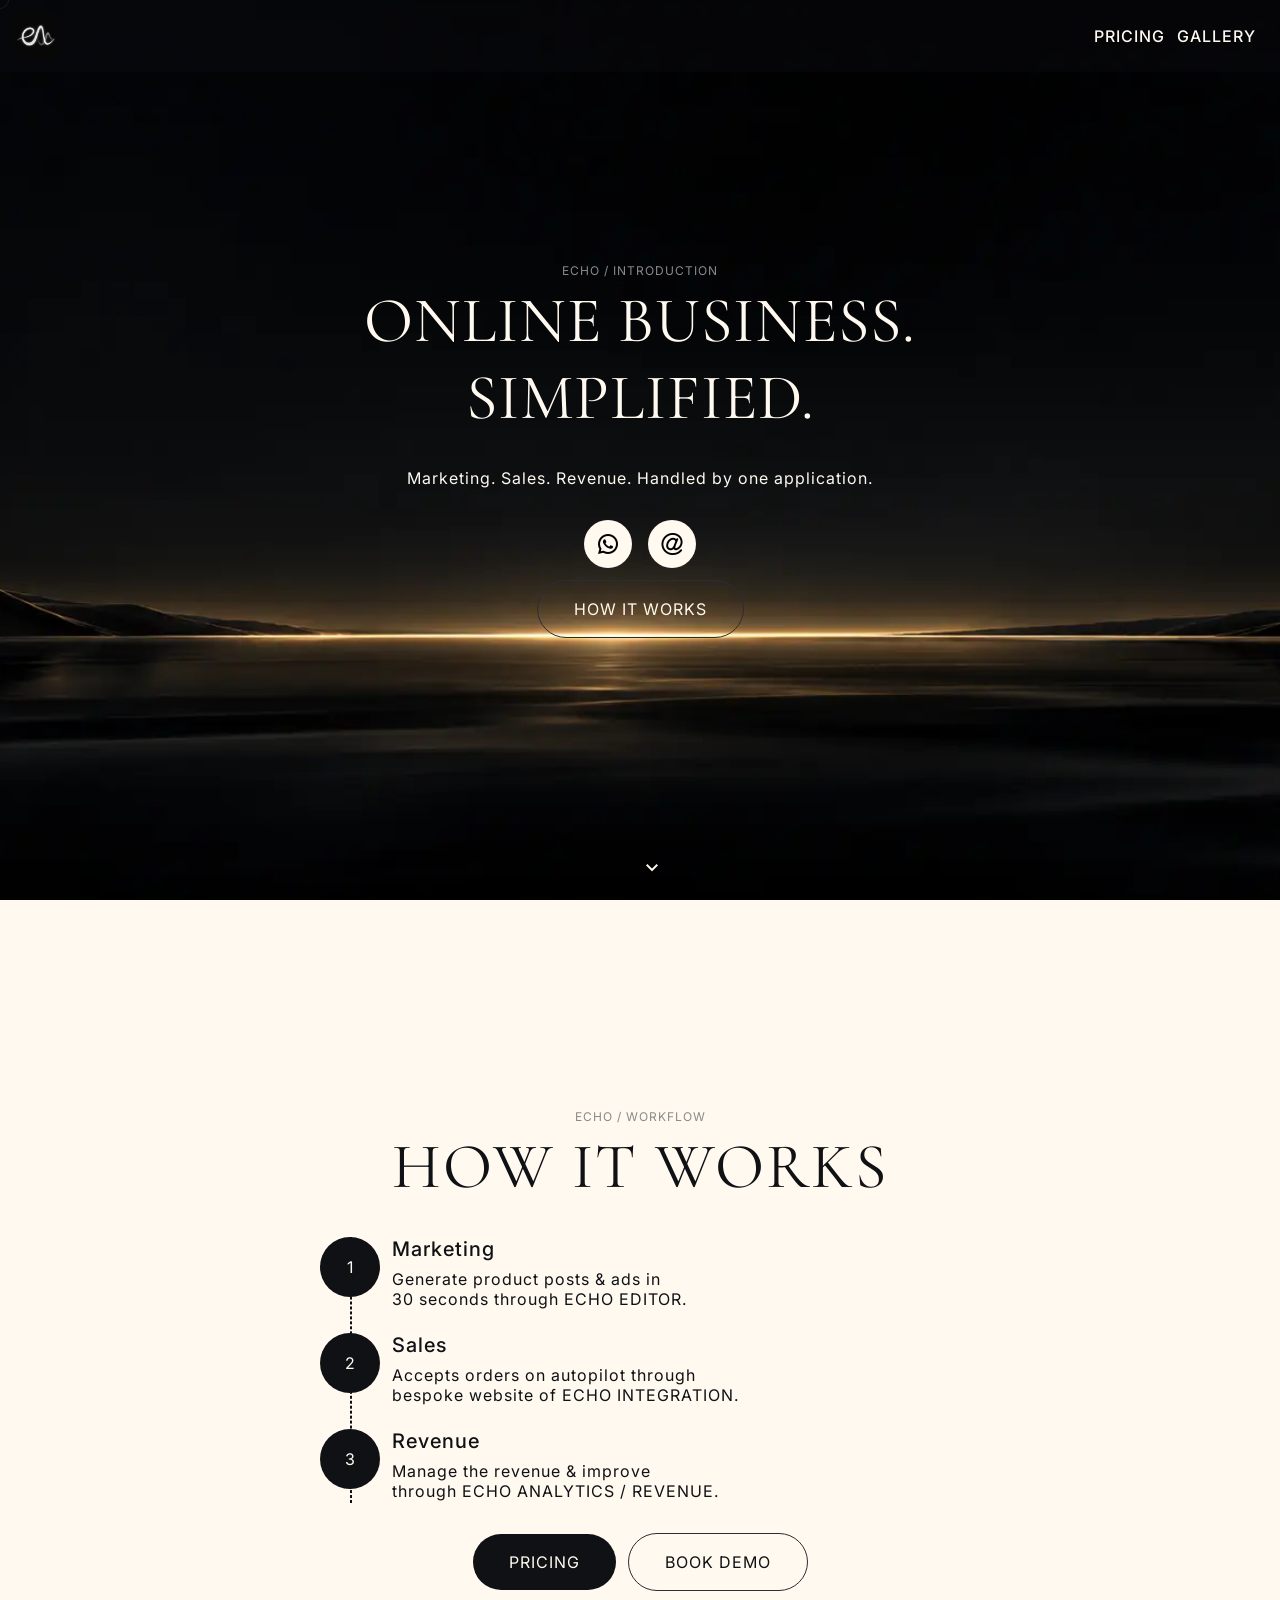
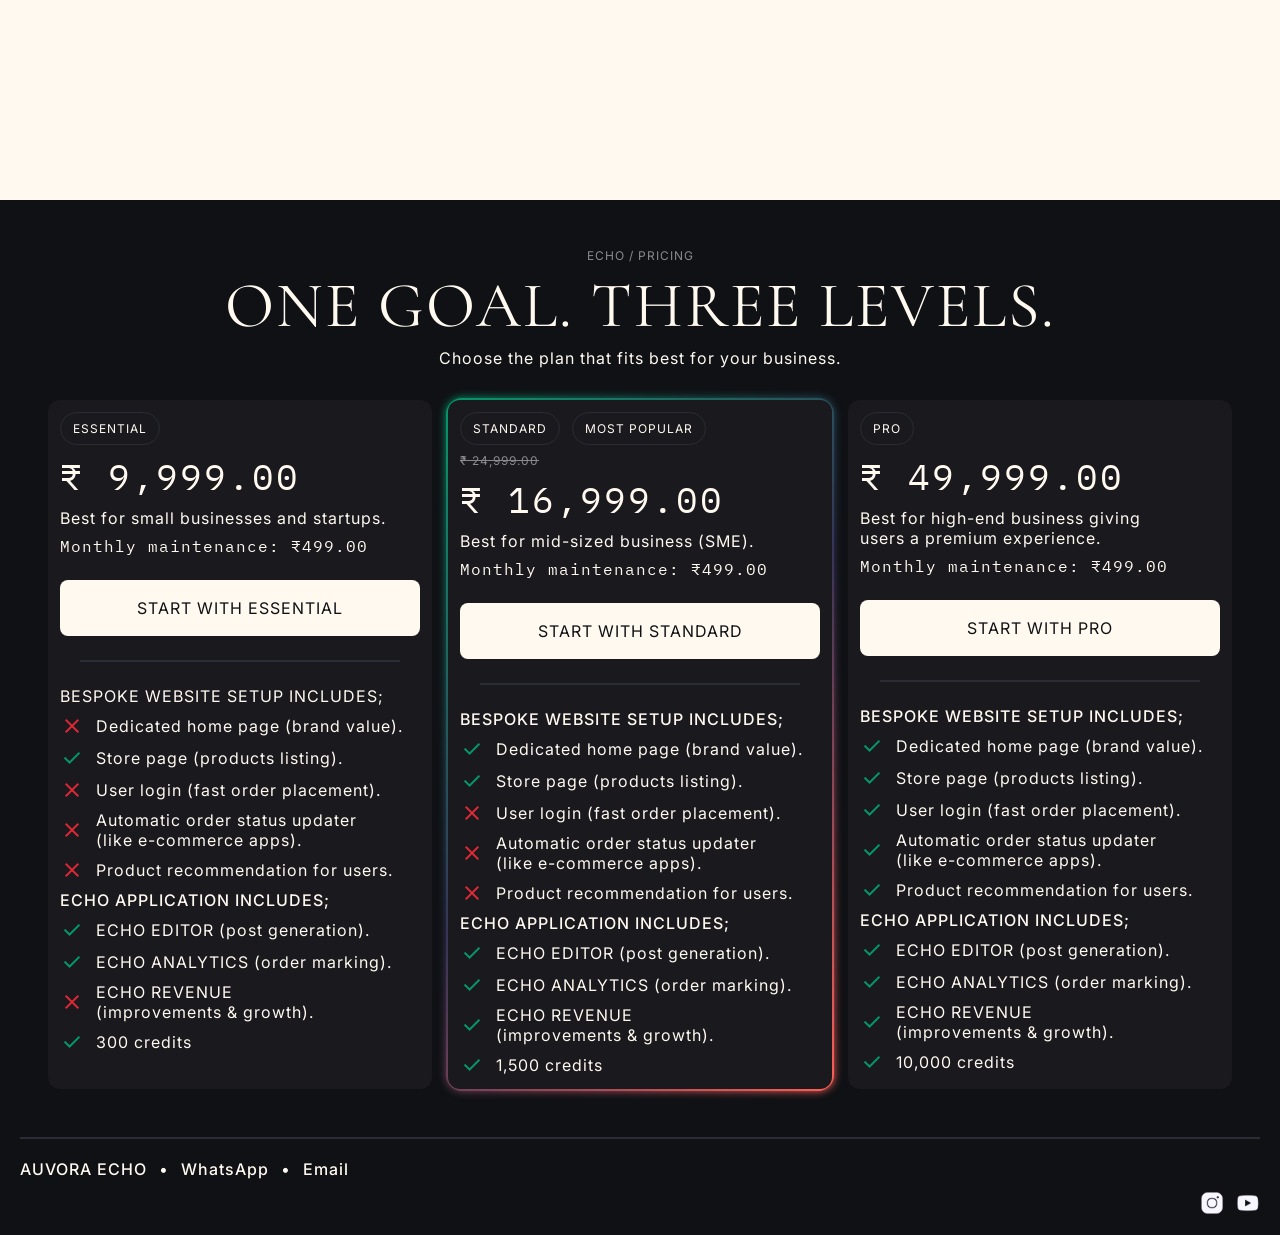
==== commit db639370: "Completed landing page for new positioning." ====
--- a/index.html
+++ b/index.html
@@ -18,7 +18,7 @@
     <link rel="stylesheet" href="styles/header.css">
     <link rel="stylesheet" href="styles/style.css">
     <link rel="stylesheet" href="styles/form.css">
-    <link rel="stylesheet" href="styles/loader.css">
+    <!-- <link rel="stylesheet" href="styles/loader.css"> -->
 </head>
 
 <body>
@@ -26,362 +26,327 @@
         <div class="custom-cursor"></div>
     </div>
 
-    <div class="loader center p-20 inverted-element" id="loader">
+    <!-- <div class="loader center p-20 inverted-element" id="loader">
         <svg width="1143" height="476" viewBox="0 0 1143 476" fill="none" xmlns="http://www.w3.org/2000/svg">
             <path
                 d="M85.248 475.392C62.208 475.392 42.24 470.016 25.344 459.264C8.44802 448.512 1.57356e-05 432.128 1.57356e-05 410.112C1.57356e-05 398.336 3.58402 384 10.752 367.104C15.872 355.328 25.344 341.76 39.168 326.4C52.992 311.04 69.12 296.192 87.552 281.856C105.984 267.008 124.672 254.976 143.616 245.76C162.56 236.032 179.712 231.168 195.072 231.168C200.704 231.168 205.824 231.936 210.432 233.472C219.136 236.544 225.024 241.408 228.096 248.064C231.68 254.72 233.472 261.632 233.472 268.8C233.472 275.456 232.448 281.856 230.4 288C228.352 294.144 225.792 299.52 222.72 304.128C213.504 317.952 200.192 330.24 182.784 340.992C165.888 351.744 148.48 360.192 130.56 366.336C113.152 372.48 98.816 376.064 87.552 377.088H86.016C79.36 377.088 76.032 375.04 76.032 370.944C76.032 368.384 78.08 367.104 82.176 367.104C94.464 366.08 109.824 360.448 128.256 350.208C147.2 339.456 163.84 328.448 178.176 317.184C184.32 312.064 191.488 304.896 199.68 295.68C208.384 286.464 212.736 277.504 212.736 268.8C212.736 259.584 208.384 254.976 199.68 254.976C195.072 254.976 190.208 256 185.088 258.048C180.48 260.096 176.64 261.632 173.568 262.656C158.72 269.824 142.336 281.088 124.416 296.448C106.496 311.296 90.112 328.192 75.264 347.136C60.928 365.568 50.944 384.256 45.312 403.2C43.776 407.296 42.752 411.392 42.24 415.488C41.728 419.072 41.472 422.656 41.472 426.24C41.472 438.528 45.312 447.232 52.992 452.352C61.184 457.472 70.912 460.032 82.176 460.032C99.072 460.032 116.48 456.448 134.4 449.28C152.32 441.6 169.728 431.872 186.624 420.096C203.52 408.32 218.88 395.776 232.704 382.464C247.04 368.64 259.072 355.328 268.8 342.528C270.336 340.48 272.128 339.456 274.176 339.456C276.224 338.944 277.504 339.2 278.016 340.224C280.064 340.736 281.088 342.272 281.088 344.832C281.088 346.88 280.576 348.928 279.552 350.976C265.216 370.944 247.808 390.4 227.328 409.344C207.36 428.288 185.088 444.16 160.512 456.96C136.448 469.248 111.36 475.392 85.248 475.392ZM351.234 472.32C342.018 473.856 332.802 474.624 323.586 474.624C301.058 474.624 282.37 469.248 267.522 458.496C252.674 447.744 245.25 432.128 245.25 411.648C245.25 399.36 248.834 384.512 256.002 367.104C261.122 355.328 270.594 341.76 284.418 326.4C298.242 311.04 314.37 296.192 332.802 281.856C351.234 267.008 369.922 254.976 388.866 245.76C407.81 236.032 424.962 231.168 440.322 231.168C445.954 231.168 451.074 231.936 455.682 233.472C461.314 235.52 466.178 238.336 470.274 241.92C474.37 245.504 476.418 250.88 476.418 258.048C476.418 259.584 476.418 261.12 476.418 262.656C476.418 264.192 475.906 265.984 474.882 268.032C474.882 269.568 473.602 272.896 471.042 278.016C468.994 283.136 466.434 287.744 463.362 291.84C460.802 295.424 458.498 296.192 456.45 294.144C454.402 292.608 453.378 290.56 453.378 288C453.378 285.44 453.89 282.624 454.914 279.552C456.45 275.968 457.218 272.896 457.218 270.336C457.218 266.752 456.194 263.424 454.146 260.352C452.61 256.768 449.794 254.976 445.698 254.976C435.97 254.976 423.426 259.328 408.066 268.032C392.706 276.736 376.834 288.512 360.45 303.36C344.578 317.696 330.242 333.568 317.442 350.976C304.642 368.384 295.682 385.792 290.562 403.2C289.026 407.296 288.002 411.392 287.49 415.488C286.978 419.072 286.722 422.656 286.722 426.24C286.722 437.504 290.306 445.696 297.474 450.816C305.154 455.424 314.37 457.728 325.122 457.728C336.898 457.728 348.93 455.936 361.218 452.352C396.034 442.112 424.194 428.032 445.698 410.112C467.714 392.192 489.73 369.152 511.746 340.992C513.794 338.432 515.586 337.408 517.122 337.92C518.658 338.432 519.938 338.688 520.962 338.688C522.498 339.2 523.266 340.736 523.266 343.296C523.266 344.32 523.01 345.6 522.498 347.136C521.986 348.672 521.474 349.952 520.962 350.976C498.946 380.672 474.626 406.784 448.002 429.312C421.378 451.328 389.122 465.664 351.234 472.32ZM506.004 473.856C501.908 473.856 500.884 472.064 502.932 468.48C503.956 465.408 506.516 457.728 510.612 445.44C515.22 433.152 520.596 418.304 526.74 400.896C532.884 383.488 539.284 365.824 545.94 347.904C552.596 329.472 558.74 313.088 564.372 298.752C560.788 303.36 555.156 310.016 547.476 318.72C540.308 327.424 532.628 336.64 524.436 346.368C516.244 356.096 508.564 364.544 501.396 371.712C499.86 373.248 498.836 374.016 498.324 374.016C496.788 374.016 496.02 372.48 496.02 369.408C496.02 363.264 497.556 357.632 500.628 352.512C511.892 338.176 522.644 324.864 532.884 312.576C543.636 299.776 553.364 287.744 562.068 276.48C556.948 273.408 554.388 269.568 554.388 264.96C554.388 257.792 557.972 254.208 565.14 254.208C568.212 254.208 570.516 254.72 572.052 255.744C572.564 256.256 573.076 256.512 573.588 256.512C574.1 256.512 574.612 257.024 575.124 258.048C577.684 254.464 579.732 251.136 581.268 248.064C583.316 244.992 585.108 241.664 586.644 238.08C588.692 233.472 592.788 224.768 598.932 211.968C605.588 198.656 613.78 183.04 623.508 165.12C633.236 147.2 644.244 128.768 656.532 109.824C669.332 90.368 682.9 72.448 697.236 56.064C712.084 39.168 727.188 25.6 742.548 15.36C758.42 5.12 774.548 7.62939e-06 790.932 7.62939e-06C792.98 7.62939e-06 795.028 0.256004 797.076 0.767998C799.124 0.767998 801.172 1.02399 803.22 1.53599C816.02 4.09602 824.98 8.70402 830.1 15.36C835.22 21.504 837.78 28.928 837.78 37.632C837.78 43.776 836.5 50.432 833.94 57.6C831.892 64.256 828.82 70.912 824.724 77.568C814.484 95.488 800.916 113.664 784.02 132.096C767.124 150.016 748.18 167.936 727.188 185.856C706.708 203.264 685.972 220.416 664.98 237.312C644.5 253.696 625.3 269.312 607.38 284.16C595.092 310.272 585.62 333.568 578.964 354.048C572.308 374.016 567.188 390.144 563.604 402.432C569.236 395.264 577.684 385.024 588.948 371.712C600.212 358.4 613.012 344.064 627.348 328.704C641.684 313.344 656.532 298.752 671.892 284.928C687.252 270.592 701.844 259.072 715.668 250.368C729.492 241.152 741.268 236.544 750.996 236.544C763.284 236.544 769.428 242.944 769.428 255.744C769.428 268.032 765.076 281.6 756.372 296.448C747.668 311.296 740.5 323.84 734.868 334.08C727.7 348.928 721.812 363.264 717.204 377.088C713.108 390.4 710.548 401.408 709.524 410.112C709.012 412.16 708.756 414.208 708.756 416.256C708.756 417.792 708.756 419.584 708.756 421.632C708.756 442.112 715.924 452.352 730.26 452.352C737.94 452.352 748.18 447.744 760.98 438.528C773.78 429.312 786.836 418.304 800.148 405.504C813.46 392.704 825.492 380.416 836.244 368.64C847.508 356.352 855.188 347.136 859.284 340.992C860.82 339.456 862.612 338.688 864.66 338.688C866.708 338.688 868.244 339.456 869.268 340.992C870.292 342.528 870.292 344.576 869.268 347.136C864.148 355.84 856.212 366.848 845.46 380.16C834.708 392.96 822.676 406.016 809.364 419.328C796.052 432.128 782.996 443.136 770.196 452.352C763.54 457.472 754.836 461.824 744.084 465.408C733.844 469.504 723.604 471.552 713.364 471.552C705.172 471.552 697.236 469.504 689.556 465.408C681.876 461.312 676.244 453.632 672.66 442.368C671.124 437.76 670.356 431.36 670.356 423.168C670.356 420.608 670.356 418.048 670.356 415.488C670.356 412.416 670.612 409.344 671.124 406.272C673.172 389.888 678.548 372.736 687.252 354.816C696.468 336.384 704.916 320 712.596 305.664C714.644 301.568 716.18 297.984 717.204 294.912C718.74 291.84 719.508 289.28 719.508 287.232C719.508 283.136 717.716 281.088 714.132 281.088C710.548 281.088 704.916 283.392 697.236 288C689.556 292.608 679.316 300.544 666.516 311.808C655.252 321.536 643.22 334.336 630.42 350.208C618.132 365.568 605.844 381.44 593.556 397.824C581.78 414.208 571.284 428.288 562.068 440.064C553.364 451.84 547.22 458.752 543.636 460.8C541.076 462.336 535.188 464.896 525.972 468.48C516.756 472.064 510.1 473.856 506.004 473.856ZM621.972 249.6C642.452 235.776 664.724 218.624 688.788 198.144C712.852 177.152 735.38 154.88 756.372 131.328C777.876 107.264 794.26 84.48 805.524 62.976C811.668 51.2 814.74 41.472 814.74 33.792C814.74 25.088 810.9 20.736 803.22 20.736C799.636 20.736 795.54 21.76 790.932 23.808C786.324 25.344 780.948 28.416 774.804 33.024C740.5 59.648 711.572 91.392 688.02 128.256C664.468 164.608 642.452 205.056 621.972 249.6ZM909.264 472.32C894.928 472.32 882.384 468.992 871.632 462.336C853.712 451.584 844.752 432.128 844.752 403.968C844.752 392.192 846.8 378.624 850.896 363.264C854.48 350.464 860.88 336.64 870.096 321.792C879.312 306.432 890.064 291.84 902.352 278.016C915.152 264.192 928.976 252.928 943.824 244.224C958.672 235.52 973.52 231.168 988.368 231.168C994.512 231.168 999.888 231.936 1004.5 233.472C1010.64 235.52 1015.76 239.36 1019.86 244.992C1024.46 250.112 1026.77 256.768 1026.77 264.96C1026.77 273.664 1024.46 278.528 1019.86 279.552C1015.76 280.576 1013.71 279.552 1013.71 276.48C1013.71 275.456 1013.71 274.432 1013.71 273.408C1014.22 272.384 1014.48 271.616 1014.48 271.104C1014.48 267.008 1013.2 263.424 1010.64 260.352C1008.59 256.768 1004.5 254.976 998.352 254.976C990.16 254.976 979.92 259.328 967.632 268.032C955.856 276.736 943.568 288.512 930.768 303.36C918.48 317.696 907.472 333.568 897.744 350.976C888.528 368.384 882.384 385.792 879.312 403.2C878.8 405.76 878.288 408.32 877.776 410.88C877.776 412.928 877.776 415.232 877.776 417.792C877.776 429.568 880.336 439.552 885.456 447.744C891.088 455.424 899.792 459.264 911.568 459.264C925.904 459.264 939.728 453.888 953.04 443.136C966.352 431.872 978.128 418.56 988.368 403.2C999.12 387.84 1007.06 374.272 1012.18 362.496C1016.27 353.28 1019.09 345.344 1020.62 338.688C1022.16 332.032 1022.93 326.4 1022.93 321.792C1022.93 317.696 1022.42 314.112 1021.39 311.04C1020.88 307.968 1020.11 305.408 1019.09 303.36C1018.06 300.288 1017.55 297.984 1017.55 296.448C1017.55 292.352 1019.09 289.024 1022.16 286.464C1025.74 283.904 1029.33 282.624 1032.91 282.624C1035.98 282.624 1039.31 283.648 1042.9 285.696C1046.99 286.72 1052.62 287.488 1059.79 288C1066.96 288.512 1074.64 288.768 1082.83 288.768C1091.54 288.768 1100.24 288.512 1108.94 288C1118.16 287.488 1126.1 286.464 1132.75 284.928C1133.78 284.416 1135.31 284.16 1137.36 284.16C1140.94 284.16 1142.74 285.184 1142.74 287.232C1142.74 289.28 1140.94 291.072 1137.36 292.608C1119.44 300.8 1103.31 305.152 1088.98 305.664C1075.15 306.176 1063.12 306.432 1052.88 306.432C1053.9 319.232 1051.09 333.056 1044.43 347.904C1037.78 362.24 1030.86 375.04 1023.7 386.304C1014.99 399.104 1005.01 412.16 993.744 425.472C982.48 438.784 969.936 450.048 956.112 459.264C942.288 467.968 926.672 472.32 909.264 472.32Z"
                 fill="#F8F7FF" />
         </svg>
-    </div>
-
-    <section class="form_wrapper theme-inverted w-full" id="registrationForm">
-        <section class="section p-48 column gap-32 center text-center min-h-screen">
-            <button class="link btn ot rounded-full p-16" id="closeRegistrationForm">
-                <span class="symbol">close</span>
-            </button>
-
-            <h1 class="h1">Join the ECHO Waitlist</h1>
-
-            <div class="input-list column gap-12 w-full">
-                <input type="text" id="registrationName" class="input" placeholder="Your Name">
-                <input type="email" id="registrationEmail" class="input" placeholder="Your Email">
-                <input type="tel" id="registrationPhone" class="input" placeholder="Your Phone">
-
-                <select id="registrationBusiness" class="input">
-                    <option value="">Your Business Type</option>
-                    <option value="product">Product Based</option>
-                    <option value="service">Service Based</option>
-                </select>
-
-                <button class="link btn icon-fl rounded-full ph-24 pv-16 disabled" id="registrationSubmit">
-                    <span class="text">Apply</span>
-                    <span class="symbol">keyboard_arrow_right</span>
-                </button>
+    </div> -->
+
+    <header class="header inverted-element">
+        <section class="section header_inner row h-sb p-12">
+            <a href="#main" class="link"><img src="assets/echo-logo.webp" alt="ECHO AI" class="logo rounded-8"></a>
+
+            <div class="header_lower res-row h-en gap-12 p-12">
+                <a href="#pricing" class="link uppercase">Pricing</a>
+                <a href="#gallery" class="link uppercase">Gallery</a>
             </div>
         </section>
-    </section>
-
-    <section class="form_wrapper theme-inverted w-full" id="enquiryForm">
-        <section class="section p-48 column gap-32 center text-center min-h-screen">
-            <button class="link btn ot rounded-full p-16" id="closeEnquiryForm">
-                <span class="symbol">close</span>
-            </button>
-
-            <h1 class="h1">Enquiry section</h1>
-
-            <div class="input-list column gap-12 w-full">
-                <input type="text" id="enquiryName" class="input" placeholder="Your Name">
-                <input type="email" id="enquiryEmail" class="input" placeholder="Your Email">
-                <input type="tel" id="enquiryPhone" class="input" placeholder="Your Phone">
-                <textarea id="enquiryMessage" class="input" placeholder="Your Message"></textarea>
-
-                <button class="link btn icon-ot rounded-full ph-24 pv-16 disabled" id="enquirySubmit">
-                    <span class="text">Enquire</span>
-                    <span class="symbol">keyboard_arrow_right</span>
-                </button>
-            </div>
-        </section>
-    </section>
-
-    <section class="success-page popover rounded-16 p-12" id="successPage">
-        <div class="content column gap-16 p-16 text-center center">
-            <span class="text fs-20 fw-500">Application successful</span>
-            <span class="symbol fs-64">check</span>
-
-            <p class="para">Your request has been recorded successfully, We'll reply to your provided email or phone
-                within 3 business days.</p>
-
-            <button class="btn fl rounded-16 ph-24 pv-16 uppercase w-full">I understand</button>
-        </div>
-    </section>
-
-    <section class="failure-page popover rounded-16 p-12" id="failurePage">
-        <div class="content column gap-16 p-16 text-center center">
-            <span class="text fs-20 fw-500">Application failed</span>
-            <span class="symbol fs-64">close</span>
-
-            <p class="para">Your request was unable to be recorded, you can try again or contact directly at our <a
-                    href="mailto:adiprofitcoder@gmail.com" class="ulink">email: adiprofitcoder@gmail.com</a></p>
-
-            <button class="btn fl rounded-16 ph-24 pv-16 uppercase w-full">I understand</button>
-        </div>
-    </section>
-
-    <header class="header inverted-element">
-        <section class="section header_inner column">
-            <div class="header_upper row h-sb p-12">
-                <a href="#main" class="link"><img src="assets/echo-logo.webp" alt="ECHO AI" class="logo rounded-8"></a>
-
-                <div class="actions row gap-12">
-                    <a href="#join" class="link symbol" title="Join">login</a>
-                    <button class="link btn symbol" id="enquiryFormTrigger" title="Enquire">support_agent</button>
-                </div>
-            </div>
-
-            <div class="header_lower res-row h-en gap-12 p-12">
-                <a href="#philosophy" class="link uppercase">philosophy</a>
-                <a href="#gallery" class="link uppercase">product gallery</a>
-            </div>
-        </section>
     </header>
 
     <main class="main" id="main">
-        <section class="hero inverted-element" id="hero">
-            <section class="section p-48 column center text-center gap-32 min-h-screen">
+        <section class="hero inverted-element h-screen" id="hero">
+            <section class="section p-48 column center text-center gap-32">
                 <div class="head column center gap-4">
-                    <span class="mini uppercase text-muted">Introduction</span>
-                    <h1 class="h1 fs-64">A new era of your business workflow</h1>
-                    <p class="para">Time &bull; Simplicity &bull; Ease</p>
-                </div>
-
-                <div class="body">
-                    <p class="para">Echo is an AI-powered virtual agent software that does 95% of digital &amp; mental
-                        works of a business.</p>
-                </div>
-
-                <div class="foot res-row center gap-16">
-                    <a href="#about" class="link btn icon-ot rounded-full ph-24 pv-16">
-                        <span class="text uppercase">Discover more</span>
+                    <span class="mini uppercase text-muted">ECHO / Introduction</span>
+                    <h1 class="h1">
+                        <p class="fn-head fs-64">Online business.</p>
+                        <p class="fn-head fs-64">Simplified.</p>
+                    </h1>
+                </div>
+
+                <span class="text">Marketing. Sales. Revenue. Handled by one application.</span>
+
+                <div class="actions column center gap-12">
+                    <div class="row gap-16 center">
+                        <a href="https://wa.me/8933920274?text=Hi, I wanna apply for ECHO INTEGRATION in my business."
+                            class="btn fl p-12 rounded-full">
+                            <img src="assets/icons/wp.png" alt="Whatsapp" class="icon">
+                        </a>
+
+                        <a href="mailto:adiprofitcoder@gmail.com" class="btn fl p-12 rounded-full">
+                            <img src="assets/icons/email.png" alt="Email" class="icon">
+                        </a>
+                    </div>
+
+                    <a href="#workflow" class="link btn icon-ot rounded-full ph-20 pv-16">
+                        <span class="text uppercase">How it works</span>
                         <span class="symbol">keyboard_arrow_right</span>
                     </a>
-
-                    <a href="#apply" class="link btn icon-fl rounded-full ph-24 pv-16">
-                        <span class="text uppercase">Pre Register</span>
+                </div>
+            </section>
+
+            <span class="symbol animated-arrow">keyboard_arrow_down</span>
+        </section>
+
+        <section class="workflow theme-inverted" id="workflow">
+            <section class="section p-48 column center gap-32 min-h-screen">
+                <div class="head column center text-center gap-4">
+                    <span class="mini uppercase text-muted">ECHO / Workflow</span>
+                    <h1 class="h1 fs-64">How it works</h1>
+                </div>
+
+                <div class="body column gap-24">
+                    <div class="step flex gap-12">
+                        <span class="index text p-20 rounded-full">1</span>
+
+                        <div class="column gap-8">
+                            <span class="text fs-20 fw-500">Marketing</span>
+                            <p class="para">Generate product posts &amp; ads in 30 seconds through ECHO EDITOR.</p>
+                        </div>
+                    </div>
+
+                    <div class="step flex gap-12">
+                        <span class="index text p-20 rounded-full">2</span>
+
+                        <div class="column gap-8">
+                            <span class="text fs-20 fw-500">Sales</span>
+                            <p class="para">Accepts orders on autopilot through bespoke website of ECHO INTEGRATION.</p>
+                        </div>
+                    </div>
+
+                    <div class="step flex gap-12">
+                        <span class="index text p-20 rounded-full">3</span>
+
+                        <div class="column gap-8">
+                            <span class="text fs-20 fw-500">Revenue</span>
+                            <p class="para">Manage the revenue &amp; improve through ECHO ANALYTICS / REVENUE.</p>
+                        </div>
+                    </div>
+                </div>
+
+                <div class="actions res-row gap-12">
+                    <a href="#pricing" class="btn icon-fl ph-20 pv-16 rounded-full">
+                        <span class="text uppercase">Pricing</span>
                         <span class="symbol">keyboard_arrow_right</span>
                     </a>
-                </div>
-            </section>
-        </section>
-
-        <section class="about inverted-element" id="about">
-            <section class="section p-48 column gap-32 center text-center min-h-screen">
-                <div class="head column gap-4 center">
-                    <span class="mini uppercase text-muted">What ECHO does</span>
-                    <h1 class="h1 normal-case fs-64">Your business workflow. Simplified.</h1>
-                </div>
-
-                <div class="illustration">
-                    <img src="assets/echo_diagram.webp" alt="ECHO DIAGRAM" class="img rounded-16">
-                </div>
-
-                <div class="body">
-                    <p class="para text-muted">Echo lets you generate <span class="text-normal">posts and ads</span> in
-                        30 seconds. You can accept <span class="text-normal">orders</span> on the website provided in
-                        ECHO setup. <span class="text-normal">Revenue calculation</span> is automated by ECHO. You just
-                        watch it grow.</p>
-                </div>
-
-                <div class="foot res-row center gap-16">
-                    <a href="#brief" class="link btn icon-ot rounded-full ph-24 pv-16">
-                        <span class="text uppercase">Discover brief</span>
+
+                    <a href="https://wa.me/8933930324?text=Hi, I wanna book a demo for ECHO INTEGRATION."
+                        class="link btn icon-ot rounded-full ph-20 pv-16">
+                        <span class="text uppercase">Book Demo</span>
                         <span class="symbol">keyboard_arrow_right</span>
                     </a>
-
-                    <a href="#philosophy" class="link btn icon-fl rounded-full ph-24 pv-16">
-                        <span class="text uppercase">Our Philosophy</span>
-                        <span class="symbol">keyboard_arrow_right</span>
-                    </a>
                 </div>
             </section>
         </section>
 
-        <section class="philosophy theme-inverted" id="philosophy">
-            <section class="section p-48 column gap-32 center text-center min-h-screen">
-                <div class="head column gap-4 center">
-                    <span class="mini uppercase text-muted">Why ECHO</span>
-                    <h1 class="h1 fs-128 normal-case">Our Philosophy</h1>
-                </div>
-
-                <div class="body">
-                    <p class="para text-muted text-both fs-20">A business is meant to let you life a <span
-                            class="text-normal">free life</span>, not to trap you in an all-day <span
-                            class="text-normal">work trap</span>. The ability to do what <span class="text-normal">you
-                            want</span>, when you want is the <span class="text-normal">ultimate luxury</span>. <span
-                            class="text-normal fw-500">And we're meant to let you.</span></p>
-                </div>
-
-                <div class="foot res-row center gap-16">
-                    <a href="#apply" class="link btn icon-ot rounded-full ph-24 pv-16">
-                        <span class="text uppercase">Pre Register</span>
-                        <span class="symbol">keyboard_arrow_right</span>
-                    </a>
-
-                    <a href="#efforts" class="link btn icon-fl rounded-full ph-24 pv-16">
-                        <span class="text uppercase">Your efforts</span>
-                        <span class="symbol">keyboard_arrow_right</span>
-                    </a>
-                </div>
-            </section>
-        </section>
-
-        <section class="efforts inverted-element" id="efforts">
-            <section class="section p-48 column gap-32 center text-center min-h-screen">
-                <div class="head column gap-4 center">
-                    <span class="mini uppercase text-muted">Your Efforts</span>
-                    <h1 class="h1 fs-64 normal-case">Efforts by your side to use ECHO.</h1>
-                </div>
-
-                <div class="body column gap-24">
-                    <p class="para text-muted">Echo generates posts &amp; ads in 30 seconds, but you need to <span
-                            class="text-normal">upload</span> the product pic, which should not consume more than a
-                        <span class="text-normal">minute</span>.
-                    </p>
-
-                    <span class="text">That's it.</span>
-                </div>
-
-                <div class="foot res-row center gap-16">
-                    <a href="#brief" class="link btn icon-ot rounded-full ph-24 pv-16">
-                        <span class="text uppercase">Discover brief</span>
-                        <span class="symbol">keyboard_arrow_right</span>
-                    </a>
-
-                    <a href="#apply" class="link btn icon-fl rounded-full ph-24 pv-16">
-                        <span class="text uppercase">Pre Register</span>
-                        <span class="symbol">keyboard_arrow_right</span>
-                    </a>
-                </div>
-            </section>
-        </section>
-
-        <section class="brief theme-inverted" id="brief">
-            <section class="section p-48 column center text-center gap-32 min-h-screen">
-                <div class="head column center gap-4">
-                    <span class="mini uppercase text-muted">Brief</span>
-                    <h1 class="h1 fs-64 normal-case">Echo. Summarized in a document</h1>
-                </div>
-
-                <div class="body column gap-24">
-                    <p class="para text-muted">We've summarized ECHO in a document in simple language so that you can
-                        understand everything about it in a matter of few minutes.</p>
-
-                    <span class="text fn-accent">XX pages &bull; XX.X MB</span>
-                </div>
-
-                <div class="foot res-row center gap-16">
-                    <a href="assets/ECHO_BESPOKE_BRIEF.pdf" class="link btn icon-ot rounded-full ph-24 pv-16" download>
-                        <span class="text uppercase">Download</span>
-                        <span class="symbol">keyboard_arrow_right</span>
-                    </a>
-
-                    <a href="assets/ECHO_BESPOKE_BRIEF.pdf" class="link btn icon-fl rounded-full ph-24 pv-16">
-                        <span class="text uppercase">View</span>
-                        <span class="symbol">keyboard_arrow_right</span>
-                    </a>
-                </div>
-            </section>
-        </section>
-
-        <section class="apply theme-inverted" id="apply">
-            <section class="section p-48 column center text-center gap-32 min-h-screen">
-                <div class="head column center gap-4">
-                    <span class="mini uppercase text-muted">Join ECHO</span>
-                    <h1 class="h1 fs-64 uppercase">Pre Register</h1>
-                </div>
-
-                <div class="body column center gap-12">
-                    <p class="para fs-20">Get ECHO before it launched for everyone.</p>
-
-                    <p class="para text-muted">You can pre-register on ECHO for INR 199.00 to get founding member's
-                        badge. And here's what you'll get;</p>
-                </div>
-
-                <div class="includes column rounded-16 p-16 bg-tertiary w-full">
-                    <div class="head row h-sb">
-                        <span class="text">Includes</span>
-                        <span class="symbol">keyboard_arrow_right</span>
-                    </div>
-
-                    <div class="body column text-left gap-4">
-                        <p class="para">Early updates to new features.</p>
-                        <p class="para">Founding member's pricing.</p>
-                        <p class="para">Ability to influence product updates.</p>
-                        <p class="para">Certificate of Registration</p>
-                        <p class="para">Written refund guarantee signature.</p>
-                    </div>
-                </div>
-
-                <div class="foot res-row center gap-16">
-                    <a href="#why-register" class="link btn icon-ot rounded-full ph-24 pv-16">
-                        <span class="text uppercase">Why pre register</span>
-                        <span class="symbol">keyboard_arrow_right</span>
-                    </a>
-
-                    <button class="link btn icon-fl rounded-full ph-24 pv-16" id="registrationFormTrigger">
-                        <span class="text uppercase">Apply for Registration</span>
-                        <span class="symbol">keyboard_arrow_right</span>
-                    </button>
-                </div>
-            </section>
-        </section>
-
-        <section class="why theme-inverted" id="why-register">
-            <section class="section p-48 column center text-center gap-32 min-h-screen">
-                <div class="head column gap-4">
-                    <span class="mini uppercase text-muted">Why Pre Register</span>
-                    <h1 class="h1 fs-64 normal-case">Do you need to Pre-Register?</h1>
-                </div>
-
-                <div class="body column gap-16">
-                    <p class="para text-muted text-both">Listen, we are a small team, we have the vision and code of
-                        ECHO, but we don't have enough fund to launch it. And that's why we're running pre-registration
-                        campaign.</p>
-
-                    <p class="para fw-500">Your pre-registration will help us launch ECHO and make it available in your
-                        phone.</p>
-                </div>
-
-                <div class="foot res-row center gap-16">
-                    <a href="#apply" class="link btn icon-fl rounded-full ph-24 pv-16">
-                        <span class="text uppercase">Pre Register</span>
-                        <span class="symbol">keyboard_arrow_right</span>
-                    </a>
-                </div>
-            </section>
-        </section>
-
-        <section class="gallery inverted-element" id="gallery">
-            <section class="section p-48 column gap-32 center text-center min-h-screen">
-                <div class="head column gap-4 center">
-                    <span class="mini uppercase text-muted">gallery</span>
-                    <h1 class="h1 fs-64">Product shots</h1>
-                    <p class="para">Simple photos become high-converting ad with ECHO.</p>
-                </div>
-
-                <p class="para text-both">We've picked some objects in from our developer's desk and created an ad with that. It
-                    may look simple, but now-a-days, simple images convert better than "perfect AI images".</p>
-
-                <div class="body grid cols-4 gap-4">
-                    <div class="image-container container rounded-4">
-                        <img src="assets/shots/1.webp" alt="SHOT 1" class="img">
-                    </div>
-
-                    <div class="image-container container rounded-4">
-                        <img src="assets/shots/2.webp" alt="SHOT 2" class="img">
-                    </div>
-
-                    <div class="image-container container rounded-4">
-                        <img src="assets/shots/3.webp" alt="SHOT 3" class="img">
-                    </div>
-
-                    <div class="image-container container rounded-4">
-                        <img src="assets/shots/4.webp" alt="SHOT 4" class="img">
-                    </div>
-
-                    <div class="image-container container rounded-4">
-                        <img src="assets/shots/5.webp" alt="SHOT 5" class="img">
-                    </div>
-
-                    <div class="image-container container rounded-4">
-                        <img src="assets/shots/6.webp" alt="SHOT 6" class="img">
-                    </div>
-
-                    <div class="image-container container rounded-4">
-                        <img src="assets/shots/7.webp" alt="SHOT 7" class="img">
-                    </div>
-
-                    <div class="image-container container rounded-4">
-                        <img src="assets/shots/8.webp" alt="SHOT 8" class="img">
+        <section class="pricing inverted-element" id="pricing">
+            <section class="section p-48 column center gap-32 min-h-screen">
+                <div class="head column center text-center gap-4">
+                    <span class="mini uppercase text-muted">ECHO / Pricing</span>
+                    <h1 class="h1 fs-64">One Goal. Three levels.</h1>
+                    <p class="para">Choose the plan that fits best for your business.</p>
+                </div>
+
+                <div class="body grid cols-auto-320 gap-16 w-full">
+                    <div class="pricing-card p-12 rounded-12 column gap-24 bg-card">
+                        <div class="head column gap-8">
+                            <span class="mini uppercase ph-12 pv-8 rounded-full border w-fit">Essential</span>
+                            <h1 class="h1 fn-accent">₹ 9,999.00</h1>
+                            <p class="para">Best for small businesses and startups.</p>
+                            <span class="text fn-accent">Monthly maintenance: ₹499.00</span>
+                        </div>
+
+                        <a href="https://wa.me/8933930324?text=Hi, I wanna apply for ECHO INTEGRATION with `Essential` plan."
+                            class="link btn icon-fl rounded-8 ph-20 pv-16 w-full">
+                            <span class="text uppercase">Start with Essential</span>
+                            <span class="symbol">keyboard_arrow_right</span>
+                        </a>
+
+                        <hr class="divider">
+
+                        <div class="body column gap-8">
+                            <span class="text uppercase fs-500">Bespoke website setup includes;</span>
+                            
+                            <div class="row gap-12">
+                                <span class="symbol state-red">close</span>
+                                <span class="text">Dedicated home page (brand value).</span>
+                            </div>
+                            
+                            <div class="row gap-12">
+                                <span class="symbol state-green">check</span>
+                                <span class="text">Store page (products listing).</span>
+                            </div>
+                            
+                            <div class="row gap-12">
+                                <span class="symbol state-red">close</span>
+                                <span class="text">User login (fast order placement).</span>
+                            </div>
+                            
+                            <div class="row gap-12">
+                                <span class="symbol state-red">close</span>
+                                <span class="text">Automatic order status updater (like e-commerce apps).</span>
+                            </div>
+                            
+                            <div class="row gap-12">
+                                <span class="symbol state-red">close</span>
+                                <span class="text">Product recommendation for users.</span>
+                            </div>
+
+                            <span class="text uppercase fw-500">ECHO application includes;</span>
+
+                            <div class="row gap-12">
+                                <span class="symbol state-green">check</span>
+                                <span class="text">ECHO EDITOR (post generation).</span>
+                            </div>
+                            
+                            <div class="row gap-12">
+                                <span class="symbol state-green">check</span>
+                                <span class="text">ECHO ANALYTICS (order marking).</span>
+                            </div>
+                            
+                            <div class="row gap-12">
+                                <span class="symbol state-red">close</span>
+                                <span class="text">ECHO REVENUE (improvements &amp; growth).</span>
+                            </div>
+                            
+                            <div class="row gap-12">
+                                <span class="symbol state-green">check</span>
+                                <span class="text">300 credits</span>
+                            </div>
+                        </div>
+                    </div>
+                    
+                    <div class="pricing-card p-12 rounded-12 column gap-24 bg-card" id="mostPopular">
+                        <div class="head column gap-8">
+                            <div class="row gap-12">
+                                <span class="mini uppercase ph-12 pv-8 rounded-full border w-fit">Standard</span>
+                                <span class="mini uppercase ph-12 pv-8 rounded-full border w-fit">MOST POPULAR</span>
+                            </div>
+
+                            <span class="mini text-muted strikethrough">₹ 24,999.00</span>
+                            <h1 class="h1 fn-accent">₹ 16,999.00</h1>
+                            <p class="para">Best for mid-sized business (SME).</p>
+                            <span class="text fn-accent">Monthly maintenance: ₹499.00</span>
+                        </div>
+
+                        <a href="https://wa.me/8933930324?text=Hi, I wanna apply for ECHO INTEGRATION with `Standard` plan."
+                            class="link btn icon-fl rounded-8 ph-20 pv-16 w-full">
+                            <span class="text uppercase">Start with Standard</span>
+                            <span class="symbol">keyboard_arrow_right</span>
+                        </a>
+
+                        <hr class="divider">
+
+                        <div class="body column gap-8">
+                            <span class="text uppercase fw-500">Bespoke website setup includes;</span>
+                            
+                            <div class="row gap-12">
+                                <span class="symbol state-green">check</span>
+                                <span class="text">Dedicated home page (brand value).</span>
+                            </div>
+                            
+                            <div class="row gap-12">
+                                <span class="symbol state-green">check</span>
+                                <span class="text">Store page (products listing).</span>
+                            </div>
+                            
+                            <div class="row gap-12">
+                                <span class="symbol state-red">close</span>
+                                <span class="text">User login (fast order placement).</span>
+                            </div>
+                            
+                            <div class="row gap-12">
+                                <span class="symbol state-red">close</span>
+                                <span class="text">Automatic order status updater (like e-commerce apps).</span>
+                            </div>
+                            
+                            <div class="row gap-12">
+                                <span class="symbol state-red">close</span>
+                                <span class="text">Product recommendation for users.</span>
+                            </div>
+
+                            <span class="text uppercase fw-500">ECHO application includes;</span>
+
+                            <div class="row gap-12">
+                                <span class="symbol state-green">check</span>
+                                <span class="text">ECHO EDITOR (post generation).</span>
+                            </div>
+                            
+                            <div class="row gap-12">
+                                <span class="symbol state-green">check</span>
+                                <span class="text">ECHO ANALYTICS (order marking).</span>
+                            </div>
+                            
+                            <div class="row gap-12">
+                                <span class="symbol state-green">check</span>
+                                <span class="text">ECHO REVENUE (improvements &amp; growth).</span>
+                            </div>
+                            
+                            <div class="row gap-12">
+                                <span class="symbol state-green">check</span>
+                                <span class="text">1,500 credits</span>
+                            </div>
+                        </div>
+                    </div>
+                    
+                    <div class="pricing-card p-12 rounded-12 column gap-24 bg-card">
+                        <div class="head column gap-8">
+                            <span class="mini uppercase ph-12 pv-8 rounded-full border w-fit">Pro</span>
+                            <h1 class="h1 fn-accent">₹ 49,999.00</h1>
+                            <p class="para">Best for high-end business giving users a premium experience.</p>
+                            <span class="text fn-accent">Monthly maintenance: ₹499.00</span>
+                        </div>
+
+                        <a href="https://wa.me/8933930324?text=Hi, I wanna apply for ECHO INTEGRATION with `Pro` plan."
+                            class="link btn icon-fl rounded-8 ph-20 pv-16 w-full">
+                            <span class="text uppercase">Start with Pro</span>
+                            <span class="symbol">keyboard_arrow_right</span>
+                        </a>
+
+                        <hr class="divider">
+
+                        <div class="body column gap-8">
+                            <span class="text uppercase fw-500">Bespoke website setup includes;</span>
+                            
+                            <div class="row gap-12">
+                                <span class="symbol state-green">check</span>
+                                <span class="text">Dedicated home page (brand value).</span>
+                            </div>
+                            
+                            <div class="row gap-12">
+                                <span class="symbol state-green">check</span>
+                                <span class="text">Store page (products listing).</span>
+                            </div>
+                            
+                            <div class="row gap-12">
+                                <span class="symbol state-green">check</span>
+                                <span class="text">User login (fast order placement).</span>
+                            </div>
+                            
+                            <div class="row gap-12">
+                                <span class="symbol state-green">check</span>
+                                <span class="text">Automatic order status updater (like e-commerce apps).</span>
+                            </div>
+                            
+                            <div class="row gap-12">
+                                <span class="symbol state-green">check</span>
+                                <span class="text">Product recommendation for users.</span>
+                            </div>
+
+                            <span class="text uppercase fw-500">ECHO application includes;</span>
+
+                            <div class="row gap-12">
+                                <span class="symbol state-green">check</span>
+                                <span class="text">ECHO EDITOR (post generation).</span>
+                            </div>
+                            
+                            <div class="row gap-12">
+                                <span class="symbol state-green">check</span>
+                                <span class="text">ECHO ANALYTICS (order marking).</span>
+                            </div>
+                            
+                            <div class="row gap-12">
+                                <span class="symbol state-green">check</span>
+                                <span class="text">ECHO REVENUE (improvements &amp; growth).</span>
+                            </div>
+                            
+                            <div class="row gap-12">
+                                <span class="symbol state-green">check</span>
+                                <span class="text">10,000 credits</span>
+                            </div>
+                        </div>
                     </div>
                 </div>
             </section>
@@ -407,10 +372,6 @@
                 <a href="https://www.youtube.com/@coderadi-in" class="link">
                     <img src="assets/icons/yt.png" alt="YouTube" class="icon">
                 </a>
-
-                <a href="https://github.com/coderadi-in/ECHO" class="link">
-                    <img src="assets/icons/git.png" alt="GitHub" class="icon">
-                </a>
             </div>
         </section>
     </footer>
--- a/styles/utility.css
+++ b/styles/utility.css
@@ -12,7 +12,7 @@
 :root {
     --color-bg-main: #0F1115;
     --color-bg-card: #19191E;
-    --color-tertiary: #E3D6B6;
+    --color-tertiary: #262B3A;
     
     --color-fg-main: #FFF9F0;
     --color-fg-card: #ACACAC;
@@ -47,6 +47,7 @@
 .theme-inverted {
     --color-fg-main: #0F1115;
     --color-fg-card: #19191E;
+    --color-tertiary: #E3D6B6;
     
     --color-bg-main: #FFF9EF;
     --color-bg-card: #E7DCCC;
@@ -293,6 +294,7 @@
 .lowercase { text-transform: lowercase !important; }
 .capitalize { text-transform: capitalize !important; }
 .normal-case { text-transform: none !important; }
+.strikethrough { text-decoration: line-through; }
 
 .fs-12 { font-size: 12px !important; }
 .fs-16 { font-size: 16px !important; }
@@ -313,6 +315,8 @@
 .text-muted { color: #8A8A8A; }
 .text-normal { color: var(--color-fg-main); }
 .text-inverted { color: var(--color-bg-main) !important; }
+.state-green { color: var(--color-state-green); }
+.state-red { color: var(--color-state-red); }
 .spacing-2 { letter-spacing: 2px; }
 
 .fn-body { font-family: "Inter", sans-serif !important; }
--- a/styles/style.css
+++ b/styles/style.css
@@ -25,6 +25,12 @@
 .header .link:hover { color: #808080; }
 
 /* ================================================== */
+/* BASIC */
+/* ================================================== */
+
+
+
+/* ================================================== */
 /* HERO */
 /* ================================================== */
 
@@ -32,65 +38,56 @@
     background-image: url('/assets/hero.webp');
     background-size: cover;
     background-position: center;
-    margin-top: -117px;
+    margin-top: -72px;
+}
+
+@media (max-width: 568px) {
+    .hero { background-image: url('/assets/hero-phone.webp'); }
 }
 
 /* ================================================== */
-/* ABOUT */
+/* WORKFLOW */
 /* ================================================== */
 
-.about .img {
-    aspect-ratio: 21 / 9;
-    object-fit: cover;
+.workflow .body {
+    position: relative;
+    z-index: 0;
+}
+
+.workflow .step .index { 
+    background-color: var(--color-fg-main);
+    color: var(--color-bg-main);
+    height: fit-content;
+    width: 60px;
+    height: 60px;
+    text-align: center;
+}
+
+.workflow .body::before {
+    content: '';
+    position: absolute;
+    z-index: -1;
+    top: 0;
+    left: 30px;
+    width: 0px;
+    height: 100%;
+    border: 1px dashed var(--color-fg-main);
 }
 
 /* ================================================== */
-/* APPLY */
+/* PRICING */
 /* ================================================== */
 
-.apply .includes { max-width: 568px; }
+.pricing #mostPopular { position: relative; }
 
-.apply .includes .body {
-    max-height: 0;
-    overflow: clip;
-    transition:
-        max-height 1s ease-out,
-        content-visibility 1s ease-in,
-        padding 0.5s;
+.pricing #mostPopular::before,
+.pricing #mostPopular::after {
+    content: '';
+    position: absolute;
+    z-index: -1;
+    inset: -2px;
+    border-radius: 16px;
+    background: linear-gradient(135deg, #059669, #363457, #FE5F55);
 }
 
-.apply .includes .head .symbol { transition: transform 0.4s ease-in; }
-.apply .includes:hover .head .symbol { transform: rotate(90deg); }
-
-.apply .includes:hover .body {
-    padding-top: 20px;
-    max-height: 500px;
-}
-
-.apply .includes .body .para:nth-child(1) .text { color: var(--color-state-green); }
-.apply .includes .body .para:nth-child(2) .text { color: var(--color-state-yellow); }
-.apply .includes .body .para:nth-child(3) .text { color: var(--color-state-red); }
-
-/* ================================================== */
-/* GALLERY */
-/* ================================================== */
-
-.gallery .body .image-container { position: relative; }
-.gallery .body .image-container .img { transition: transform 0.3s ease-out; }
-
-.gallery .body .image-container::after {
-    content: '';
-    position: absolute;
-    inset: 0;
-    pointer-events: none;
-    background: radial-gradient(circle, rgba(0,0,0,0) 40%, rgba(0,0,0,0.8) 80%);
-    opacity: 0;
-    transition: opacity 0.3s;
-}
-
-.gallery .body .image-container:hover::after { opacity: 1; }
-.gallery .body .image-container:hover .img { transform: scale(1.1); }
-
-@media (max-width: 768px) {
-    .gallery .body { grid-template-columns: repeat(2, 1fr); }
-}+.pricing #mostPopular::before { filter: blur(4px); }
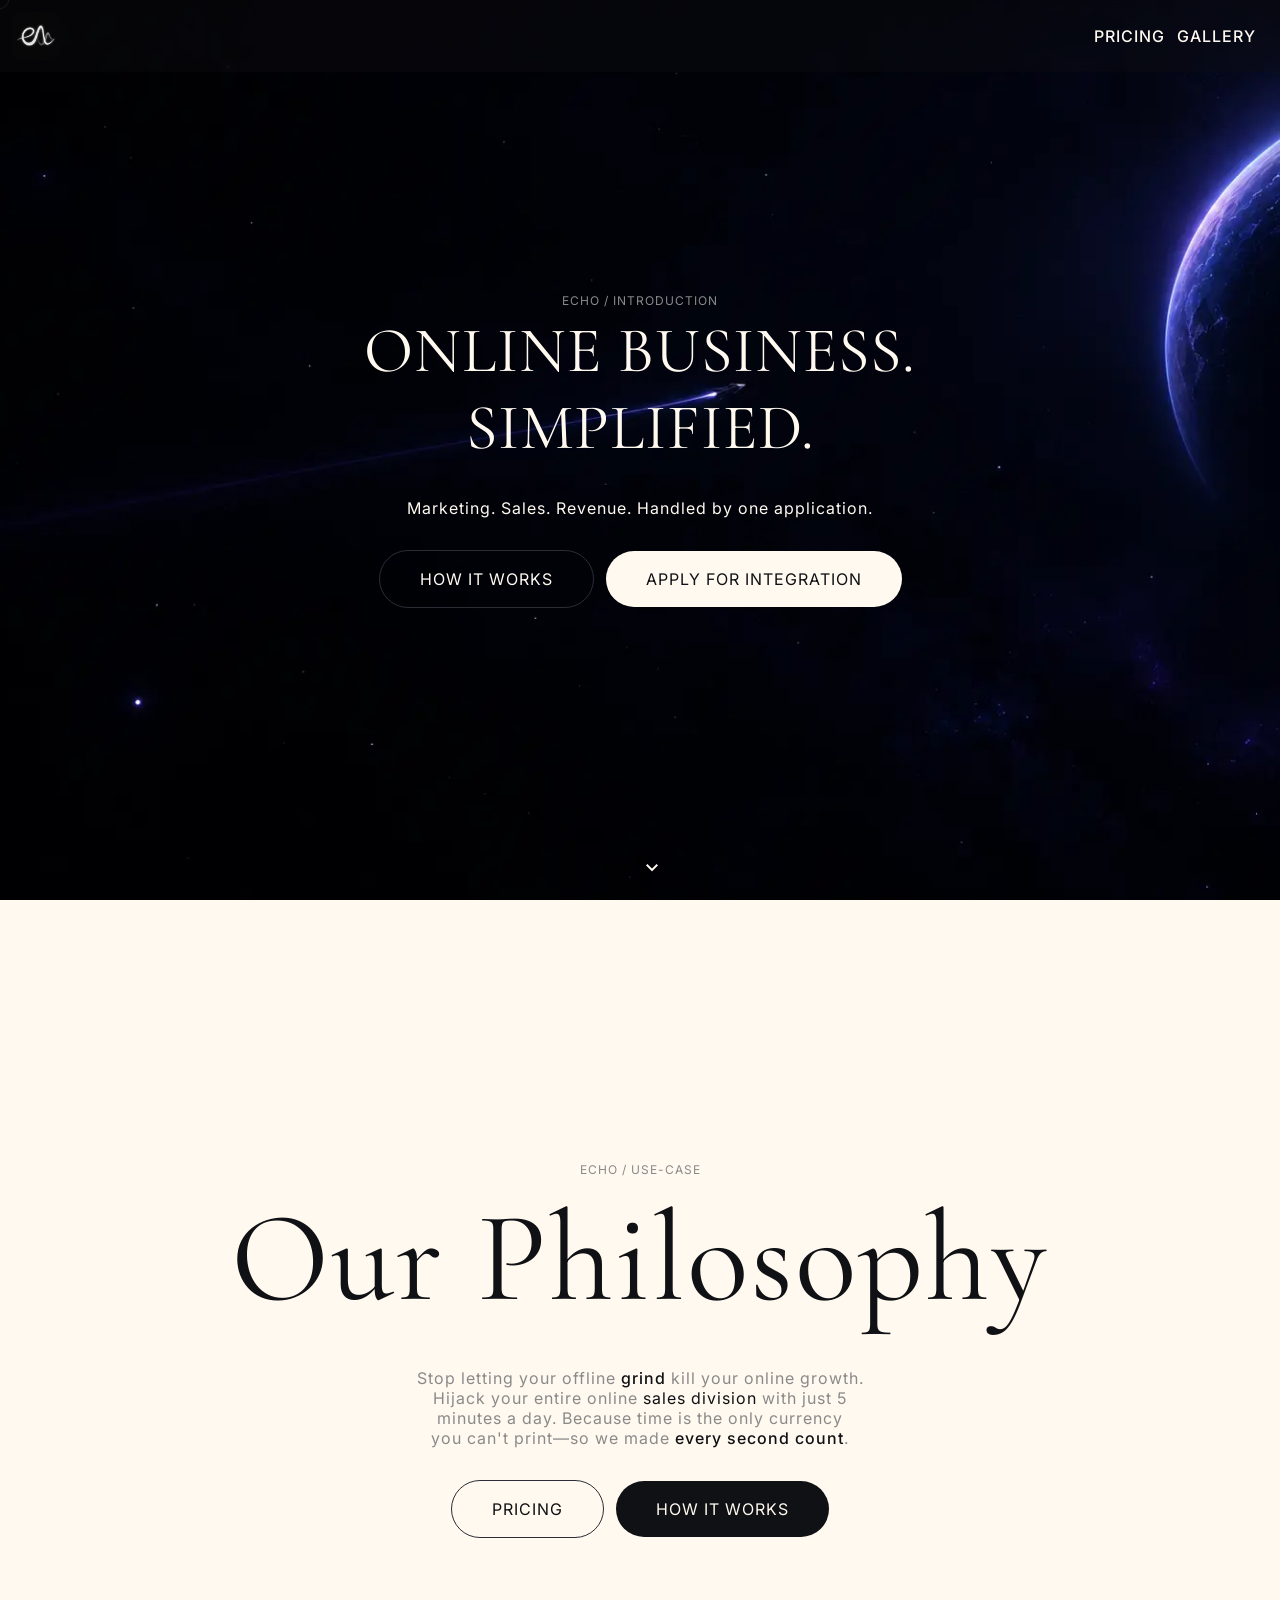
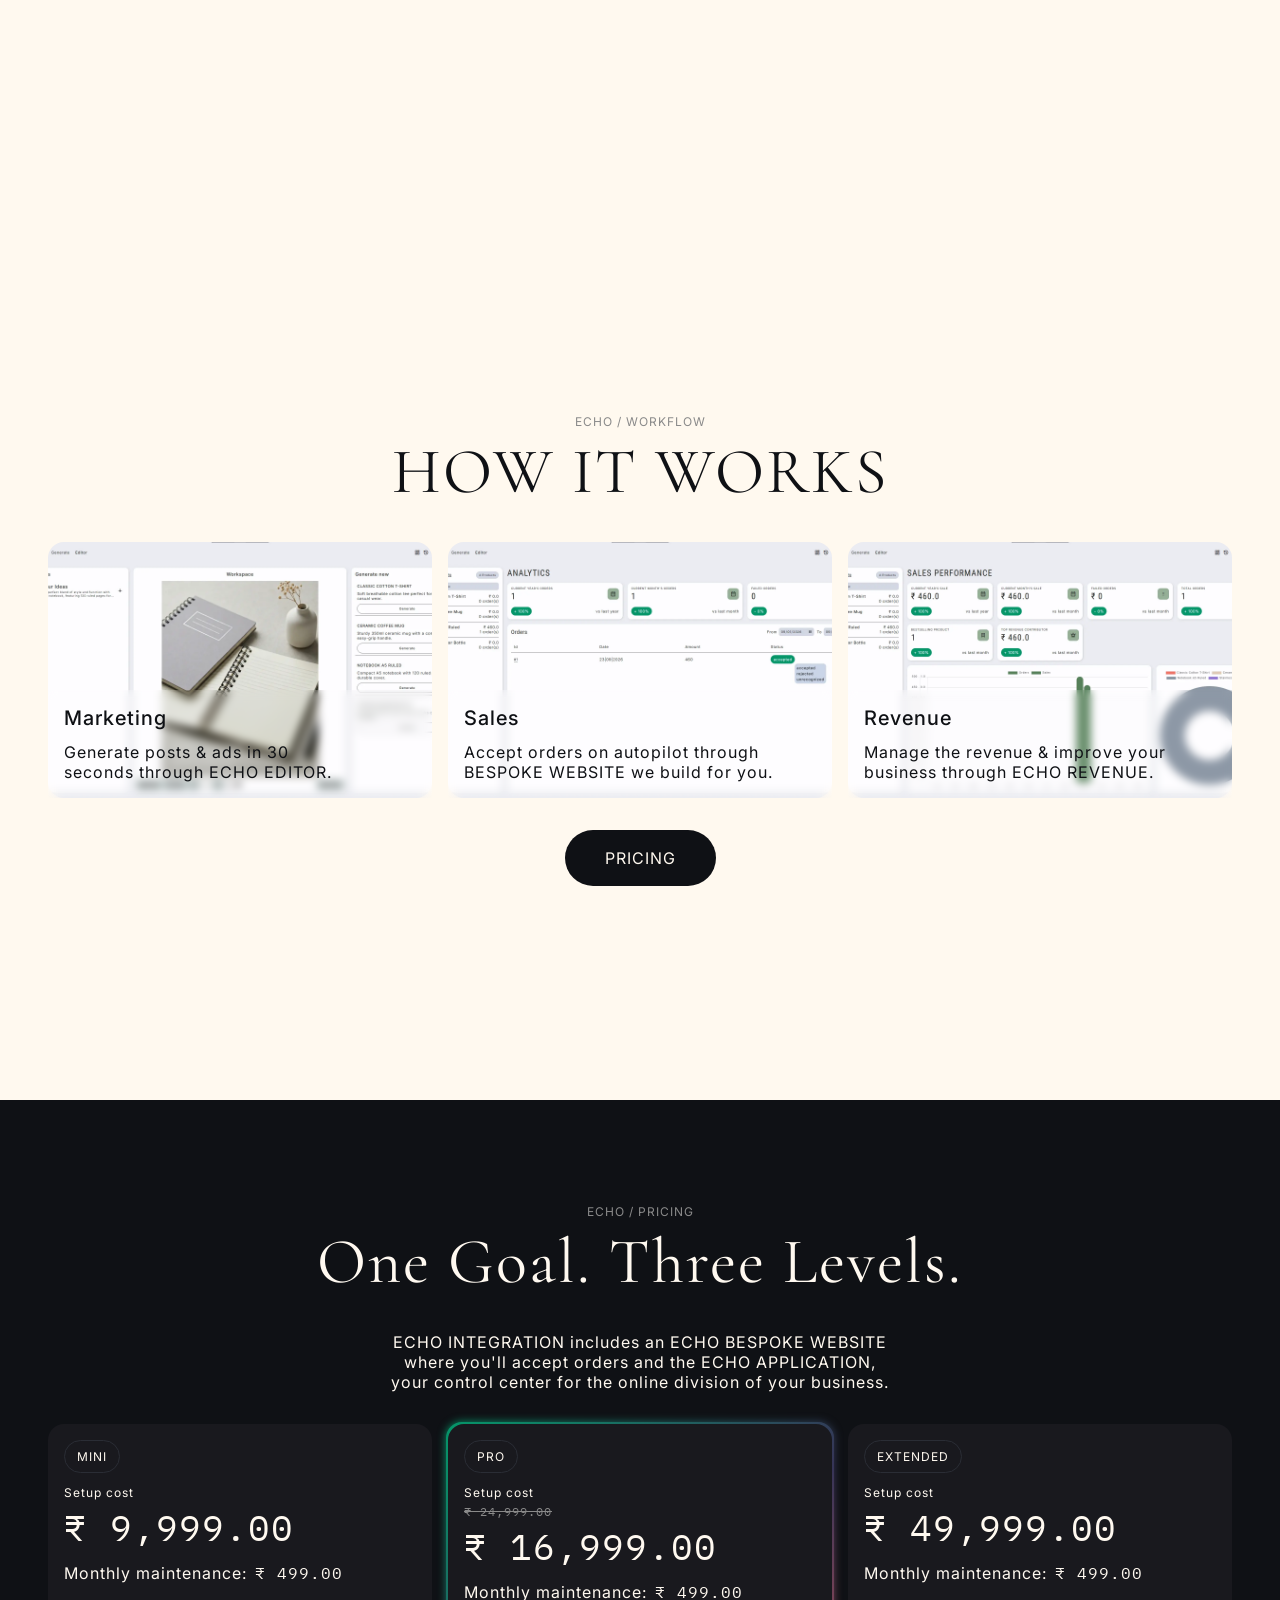
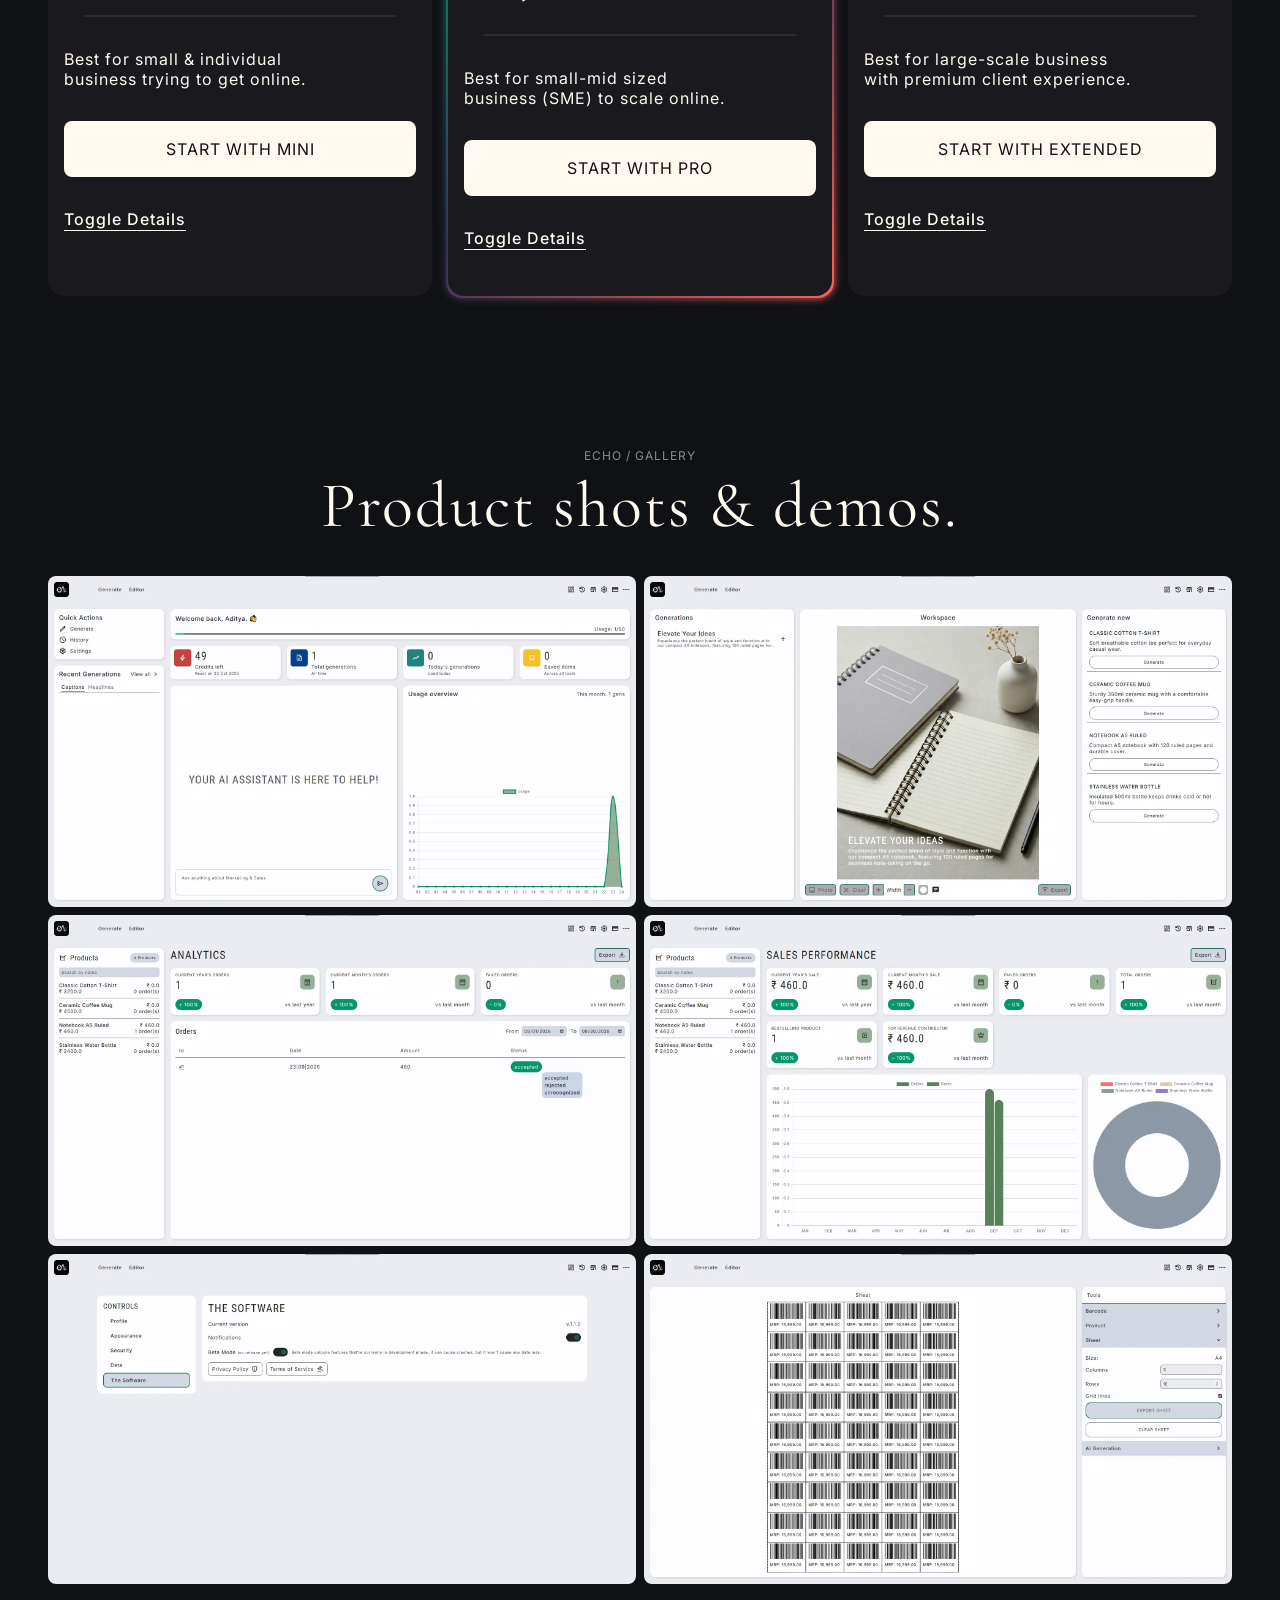
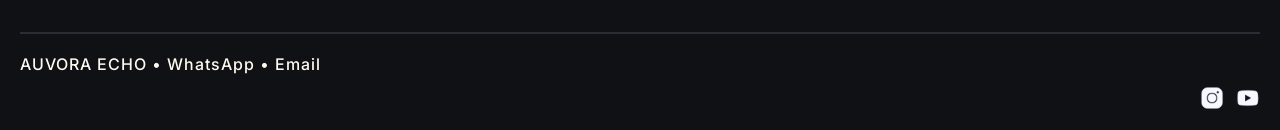
==== commit b6b2ebe7: "Completed landing page for new positioning." ====
--- a/index.html
+++ b/index.html
@@ -47,37 +47,60 @@
 
     <main class="main" id="main">
         <section class="hero inverted-element h-screen" id="hero">
-            <section class="section p-48 column center text-center gap-32">
+            <section class="section p-48 column gap-32 center text-center min-h-screen">
                 <div class="head column center gap-4">
                     <span class="mini uppercase text-muted">ECHO / Introduction</span>
-                    <h1 class="h1">
-                        <p class="fn-head fs-64">Online business.</p>
-                        <p class="fn-head fs-64">Simplified.</p>
+                    <h1 class="h1 fs-64">
+                        <p class="fn-head">Online Business.</p>
+                        <p class="fn-head">Simplified.</p>
                     </h1>
                 </div>
 
-                <span class="text">Marketing. Sales. Revenue. Handled by one application.</span>
-
-                <div class="actions column center gap-12">
-                    <div class="row gap-16 center">
-                        <a href="https://wa.me/8933920274?text=Hi, I wanna apply for ECHO INTEGRATION in my business."
-                            class="btn fl p-12 rounded-full">
-                            <img src="assets/icons/wp.png" alt="Whatsapp" class="icon">
-                        </a>
-
-                        <a href="mailto:adiprofitcoder@gmail.com" class="btn fl p-12 rounded-full">
-                            <img src="assets/icons/email.png" alt="Email" class="icon">
-                        </a>
-                    </div>
-
-                    <a href="#workflow" class="link btn icon-ot rounded-full ph-20 pv-16">
+                <p class="para">Marketing. Sales. Revenue. Handled by one application.</p>
+
+                <div class="actions res-row h-center gap-12">
+                    <a href="#workflow" class="btn icon-ot ph-24 pv-16 rounded-full">
                         <span class="text uppercase">How it works</span>
                         <span class="symbol">keyboard_arrow_right</span>
                     </a>
+
+                    <a href="https://wa.me/918933920274?text=Hi, I wanna apply for ECHO INTEGRATION for my business."
+                        class="btn icon-fl ph-24 pv-16 rounded-full">
+                        <span class="text uppercase">Apply for Integration</span>
+                        <span class="symbol">keyboard_arrow_right</span>
+                    </a>
                 </div>
             </section>
 
             <span class="symbol animated-arrow">keyboard_arrow_down</span>
+        </section>
+
+        <section class="use-case theme-inverted" id="usecase">
+            <section class="section p-48 column center text-center gap-32 min-h-screen">
+                <div class="head column center gap-4">
+                    <span class="mini uppercase text-muted">ECHO / Use-case</span>
+                    <h1 class="h1 fs-128 normal-case">Our Philosophy</h1>
+                </div>
+
+                <p class="para text-muted spacing-2">Stop letting your offline <span
+                        class="text-normal fw-500">grind</span> kill your online growth.
+                    Hijack your entire online <span class="text-normal fw-400">sales division</span>
+                    with just 5 minutes a day. Because time is the only currency you can't print—so we made <span
+                        class="text-normal fw-500">every second count</span>.
+                </p>
+
+                <div class="actions res-row h-center gap-12">
+                    <a href="#pricing" class="btn icon-ot ph-24 pv-16 rounded-full">
+                        <span class="text uppercase">Pricing</span>
+                        <span class="symbol">keyboard_arrow_right</span>
+                    </a>
+
+                    <a href="#workflow" class="btn icon-fl ph-24 pv-16 rounded-full">
+                        <span class="text uppercase">How it works</span>
+                        <span class="symbol">keyboard_arrow_right</span>
+                    </a>
+                </div>
+            </section>
         </section>
 
         <section class="workflow theme-inverted" id="workflow">
@@ -87,44 +110,32 @@
                     <h1 class="h1 fs-64">How it works</h1>
                 </div>
 
-                <div class="body column gap-24">
-                    <div class="step flex gap-12">
-                        <span class="index text p-20 rounded-full">1</span>
-
-                        <div class="column gap-8">
+                <div class="body grid cols-auto-320 gap-16 w-full">
+                    <div class="step flex gap-12 bg-card rounded-16 column h-en">
+                        <div class="text-content column gap-12 p-16 fx-blur">
                             <span class="text fs-20 fw-500">Marketing</span>
-                            <p class="para">Generate product posts &amp; ads in 30 seconds through ECHO EDITOR.</p>
-                        </div>
-                    </div>
-
-                    <div class="step flex gap-12">
-                        <span class="index text p-20 rounded-full">2</span>
-
-                        <div class="column gap-8">
+                            <p class="para">Generate posts &amp; ads in 30 seconds through ECHO EDITOR.</p>
+                        </div>
+                    </div>
+
+                    <div class="step flex gap-12 bg-card rounded-16 column h-en">
+                        <div class="text-content column gap-12 p-16 fx-blur">
                             <span class="text fs-20 fw-500">Sales</span>
-                            <p class="para">Accepts orders on autopilot through bespoke website of ECHO INTEGRATION.</p>
-                        </div>
-                    </div>
-
-                    <div class="step flex gap-12">
-                        <span class="index text p-20 rounded-full">3</span>
-
-                        <div class="column gap-8">
+                            <p class="para">Accept orders on autopilot through BESPOKE WEBSITE we build for you.</p>
+                        </div>
+                    </div>
+
+                    <div class="step flex gap-12 bg-card rounded-16 column h-en">
+                        <div class="text-content column gap-12 p-16 fx-blur">
                             <span class="text fs-20 fw-500">Revenue</span>
-                            <p class="para">Manage the revenue &amp; improve through ECHO ANALYTICS / REVENUE.</p>
-                        </div>
-                    </div>
-                </div>
-
-                <div class="actions res-row gap-12">
-                    <a href="#pricing" class="btn icon-fl ph-20 pv-16 rounded-full">
+                            <p class="para">Manage the revenue &amp; improve your business through ECHO REVENUE.</p>
+                        </div>
+                    </div>
+                </div>
+
+                <div class="actions res-row h-center">
+                    <a href="#pricing" class="btn icon-fl ph-24 pv-16 rounded-full">
                         <span class="text uppercase">Pricing</span>
-                        <span class="symbol">keyboard_arrow_right</span>
-                    </a>
-
-                    <a href="https://wa.me/8933930324?text=Hi, I wanna book a demo for ECHO INTEGRATION."
-                        class="link btn icon-ot rounded-full ph-20 pv-16">
-                        <span class="text uppercase">Book Demo</span>
                         <span class="symbol">keyboard_arrow_right</span>
                     </a>
                 </div>
@@ -135,219 +146,148 @@
             <section class="section p-48 column center gap-32 min-h-screen">
                 <div class="head column center text-center gap-4">
                     <span class="mini uppercase text-muted">ECHO / Pricing</span>
-                    <h1 class="h1 fs-64">One Goal. Three levels.</h1>
-                    <p class="para">Choose the plan that fits best for your business.</p>
-                </div>
-
-                <div class="body grid cols-auto-320 gap-16 w-full">
-                    <div class="pricing-card p-12 rounded-12 column gap-24 bg-card">
-                        <div class="head column gap-8">
-                            <span class="mini uppercase ph-12 pv-8 rounded-full border w-fit">Essential</span>
-                            <h1 class="h1 fn-accent">₹ 9,999.00</h1>
-                            <p class="para">Best for small businesses and startups.</p>
-                            <span class="text fn-accent">Monthly maintenance: ₹499.00</span>
-                        </div>
-
-                        <a href="https://wa.me/8933930324?text=Hi, I wanna apply for ECHO INTEGRATION with `Essential` plan."
-                            class="link btn icon-fl rounded-8 ph-20 pv-16 w-full">
-                            <span class="text uppercase">Start with Essential</span>
+                    <h1 class="h1 fs-64 normal-case">One Goal. Three Levels.</h1>
+                </div>
+
+                <p class="para text-center">ECHO INTEGRATION includes an ECHO BESPOKE WEBSITE where you'll accept orders
+                    and the ECHO APPLICATION, your control center for the online division of your business.</p>
+
+                <div class="pricing-grid grid cols-auto-320 gap-16 w-full">
+                    <div class="pricing-card p-16 rounded-16 column gap-32 bg-card" id="miniCard">
+                        <div class="head column gap-12">
+                            <span class="mini uppercase ph-12 pv-8 rounded-full border w-fit">Mini</span>
+
+                            <div class="column gap-4">
+                                <span class="mini">Setup cost</span>
+                                <span class="text fs-36 fn-accent">₹ 9,999.00</span>
+                            </div>
+
+                            <div class="row gap-8">
+                                <span class="text">Monthly maintenance:</span>
+                                <span class="text fn-accent">₹ 499.00</span>
+                            </div>
+                        </div>
+                        <hr class="divider">
+
+                        <p class="para">Best for small &amp; individual business trying to get online.</p>
+
+                        <a href="https://wa.me/918933920274?text=Hi, I wanna apply for ECHO INTEGRATION for my business with `Mini` setup."
+                            class="btn icon-fl ph-24 pv-16 rounded-8 w-full">
+                            <span class="text uppercase">Start with Mini</span>
                             <span class="symbol">keyboard_arrow_right</span>
                         </a>
 
+                        <span class="ulink more-info-btn">Toggle Details</span>
+
+                        <div class="details column gap-8">
+                            <div class="row gap-4"><span class="symbol state-red">close</span><span class="text">Dedicated home page (brand value).</span></div>
+                            <div class="row gap-4"><span class="symbol state-green">check</span><span class="text">Store page (product listing).</span></div>
+                            <div class="row gap-4"><span class="symbol state-green">check</span><span class="text">Order placement.</span></div>
+                            <div class="row gap-4"><span class="symbol state-red">close</span><span class="text">User login (quick ordering).</span></div>
+                            <div class="row gap-4"><span class="symbol state-red">close</span><span class="text">Automated order status updater.</span></div>
+                            <div class="row gap-4"><span class="symbol state-red">close</span><span class="text">Product recommendation (like e-com apps).</span></div>
+                            <div class="row gap-4"><span class="symbol state-green">check</span><span class="text">ECHO EDITOR (post generation).</span></div>
+                            <div class="row gap-4"><span class="symbol state-green">check</span><span class="text">ECHO ANALYTICS (order marking).</span></div>
+                            <div class="row gap-4"><span class="symbol state-red">close</span><span class="text">ECHO REVENUE (business improvement).</span></div>
+                        </div>
+                    </div>
+
+                    <div class="pricing-card p-16 rounded-16 column gap-32 bg-card" id="proCard">
+                        <div class="head column gap-12">
+                            <span class="mini uppercase ph-12 pv-8 rounded-full border w-fit">Pro</span>
+
+                            <div class="column gap-4">
+                                <span class="mini">Setup cost</span>
+                                <span class="mini text-muted fn-accent strikethrough">₹ 24,999.00</span>
+                                <span class="text fs-36 fn-accent">₹ 16,999.00</span>
+                            </div>
+
+                            <div class="row gap-8">
+                                <span class="text">Monthly maintenance:</span>
+                                <span class="text fn-accent">₹ 499.00</span>
+                            </div>
+                        </div>
                         <hr class="divider">
 
-                        <div class="body column gap-8">
-                            <span class="text uppercase fs-500">Bespoke website setup includes;</span>
-                            
-                            <div class="row gap-12">
-                                <span class="symbol state-red">close</span>
-                                <span class="text">Dedicated home page (brand value).</span>
-                            </div>
-                            
-                            <div class="row gap-12">
-                                <span class="symbol state-green">check</span>
-                                <span class="text">Store page (products listing).</span>
-                            </div>
-                            
-                            <div class="row gap-12">
-                                <span class="symbol state-red">close</span>
-                                <span class="text">User login (fast order placement).</span>
-                            </div>
-                            
-                            <div class="row gap-12">
-                                <span class="symbol state-red">close</span>
-                                <span class="text">Automatic order status updater (like e-commerce apps).</span>
-                            </div>
-                            
-                            <div class="row gap-12">
-                                <span class="symbol state-red">close</span>
-                                <span class="text">Product recommendation for users.</span>
-                            </div>
-
-                            <span class="text uppercase fw-500">ECHO application includes;</span>
-
-                            <div class="row gap-12">
-                                <span class="symbol state-green">check</span>
-                                <span class="text">ECHO EDITOR (post generation).</span>
-                            </div>
-                            
-                            <div class="row gap-12">
-                                <span class="symbol state-green">check</span>
-                                <span class="text">ECHO ANALYTICS (order marking).</span>
-                            </div>
-                            
-                            <div class="row gap-12">
-                                <span class="symbol state-red">close</span>
-                                <span class="text">ECHO REVENUE (improvements &amp; growth).</span>
-                            </div>
-                            
-                            <div class="row gap-12">
-                                <span class="symbol state-green">check</span>
-                                <span class="text">300 credits</span>
-                            </div>
-                        </div>
-                    </div>
-                    
-                    <div class="pricing-card p-12 rounded-12 column gap-24 bg-card" id="mostPopular">
-                        <div class="head column gap-8">
-                            <div class="row gap-12">
-                                <span class="mini uppercase ph-12 pv-8 rounded-full border w-fit">Standard</span>
-                                <span class="mini uppercase ph-12 pv-8 rounded-full border w-fit">MOST POPULAR</span>
-                            </div>
-
-                            <span class="mini text-muted strikethrough">₹ 24,999.00</span>
-                            <h1 class="h1 fn-accent">₹ 16,999.00</h1>
-                            <p class="para">Best for mid-sized business (SME).</p>
-                            <span class="text fn-accent">Monthly maintenance: ₹499.00</span>
-                        </div>
-
-                        <a href="https://wa.me/8933930324?text=Hi, I wanna apply for ECHO INTEGRATION with `Standard` plan."
-                            class="link btn icon-fl rounded-8 ph-20 pv-16 w-full">
-                            <span class="text uppercase">Start with Standard</span>
-                            <span class="symbol">keyboard_arrow_right</span>
-                        </a>
-
-                        <hr class="divider">
-
-                        <div class="body column gap-8">
-                            <span class="text uppercase fw-500">Bespoke website setup includes;</span>
-                            
-                            <div class="row gap-12">
-                                <span class="symbol state-green">check</span>
-                                <span class="text">Dedicated home page (brand value).</span>
-                            </div>
-                            
-                            <div class="row gap-12">
-                                <span class="symbol state-green">check</span>
-                                <span class="text">Store page (products listing).</span>
-                            </div>
-                            
-                            <div class="row gap-12">
-                                <span class="symbol state-red">close</span>
-                                <span class="text">User login (fast order placement).</span>
-                            </div>
-                            
-                            <div class="row gap-12">
-                                <span class="symbol state-red">close</span>
-                                <span class="text">Automatic order status updater (like e-commerce apps).</span>
-                            </div>
-                            
-                            <div class="row gap-12">
-                                <span class="symbol state-red">close</span>
-                                <span class="text">Product recommendation for users.</span>
-                            </div>
-
-                            <span class="text uppercase fw-500">ECHO application includes;</span>
-
-                            <div class="row gap-12">
-                                <span class="symbol state-green">check</span>
-                                <span class="text">ECHO EDITOR (post generation).</span>
-                            </div>
-                            
-                            <div class="row gap-12">
-                                <span class="symbol state-green">check</span>
-                                <span class="text">ECHO ANALYTICS (order marking).</span>
-                            </div>
-                            
-                            <div class="row gap-12">
-                                <span class="symbol state-green">check</span>
-                                <span class="text">ECHO REVENUE (improvements &amp; growth).</span>
-                            </div>
-                            
-                            <div class="row gap-12">
-                                <span class="symbol state-green">check</span>
-                                <span class="text">1,500 credits</span>
-                            </div>
-                        </div>
-                    </div>
-                    
-                    <div class="pricing-card p-12 rounded-12 column gap-24 bg-card">
-                        <div class="head column gap-8">
-                            <span class="mini uppercase ph-12 pv-8 rounded-full border w-fit">Pro</span>
-                            <h1 class="h1 fn-accent">₹ 49,999.00</h1>
-                            <p class="para">Best for high-end business giving users a premium experience.</p>
-                            <span class="text fn-accent">Monthly maintenance: ₹499.00</span>
-                        </div>
-
-                        <a href="https://wa.me/8933930324?text=Hi, I wanna apply for ECHO INTEGRATION with `Pro` plan."
-                            class="link btn icon-fl rounded-8 ph-20 pv-16 w-full">
+                        <p class="para">Best for small-mid sized business (SME) to scale online.</p>
+
+                        <a href="https://wa.me/918933920274?text=Hi, I wanna apply for ECHO INTEGRATION for my business with `Pro` setup."
+                            class="btn icon-fl ph-24 pv-16 rounded-8 w-full">
                             <span class="text uppercase">Start with Pro</span>
                             <span class="symbol">keyboard_arrow_right</span>
                         </a>
 
+                        <span class="ulink more-info-btn">Toggle Details</span>
+
+                        <div class="details column gap-8">
+                            <div class="row gap-4"><span class="symbol state-green">check</span><span class="text">Dedicated home page (brand value).</span></div>
+                            <div class="row gap-4"><span class="symbol state-green">check</span><span class="text">Store page (product listing).</span></div>
+                            <div class="row gap-4"><span class="symbol state-green">check</span><span class="text">Order placement.</span></div>
+                            <div class="row gap-4"><span class="symbol state-red">close</span><span class="text">User login (quick ordering).</span></div>
+                            <div class="row gap-4"><span class="symbol state-red">close</span><span class="text">Automated order status updater.</span></div>
+                            <div class="row gap-4"><span class="symbol state-red">close</span><span class="text">Product recommendation (like e-com apps).</span></div>
+                            <div class="row gap-4"><span class="symbol state-green">check</span><span class="text">ECHO EDITOR (post generation).</span></div>
+                            <div class="row gap-4"><span class="symbol state-green">check</span><span class="text">ECHO ANALYTICS (order marking).</span></div>
+                            <div class="row gap-4"><span class="symbol state-green">check</span><span class="text">ECHO REVENUE (business improvement).</span></div>
+                        </div>
+                    </div>
+
+                    <div class="pricing-card p-16 rounded-16 column gap-32 bg-card" id="extendedCard">
+                        <div class="head column gap-12">
+                            <span class="mini uppercase ph-12 pv-8 rounded-full border w-fit">Extended</span>
+
+                            <div class="column gap-4">
+                                <span class="mini">Setup cost</span>
+                                <span class="text fs-36 fn-accent">₹ 49,999.00</span>
+                            </div>
+
+                            <div class="row gap-8">
+                                <span class="text">Monthly maintenance: </span>
+                                <span class="text fn-accent">₹ 499.00</span>
+                            </div>
+                        </div>
                         <hr class="divider">
 
-                        <div class="body column gap-8">
-                            <span class="text uppercase fw-500">Bespoke website setup includes;</span>
-                            
-                            <div class="row gap-12">
-                                <span class="symbol state-green">check</span>
-                                <span class="text">Dedicated home page (brand value).</span>
-                            </div>
-                            
-                            <div class="row gap-12">
-                                <span class="symbol state-green">check</span>
-                                <span class="text">Store page (products listing).</span>
-                            </div>
-                            
-                            <div class="row gap-12">
-                                <span class="symbol state-green">check</span>
-                                <span class="text">User login (fast order placement).</span>
-                            </div>
-                            
-                            <div class="row gap-12">
-                                <span class="symbol state-green">check</span>
-                                <span class="text">Automatic order status updater (like e-commerce apps).</span>
-                            </div>
-                            
-                            <div class="row gap-12">
-                                <span class="symbol state-green">check</span>
-                                <span class="text">Product recommendation for users.</span>
-                            </div>
-
-                            <span class="text uppercase fw-500">ECHO application includes;</span>
-
-                            <div class="row gap-12">
-                                <span class="symbol state-green">check</span>
-                                <span class="text">ECHO EDITOR (post generation).</span>
-                            </div>
-                            
-                            <div class="row gap-12">
-                                <span class="symbol state-green">check</span>
-                                <span class="text">ECHO ANALYTICS (order marking).</span>
-                            </div>
-                            
-                            <div class="row gap-12">
-                                <span class="symbol state-green">check</span>
-                                <span class="text">ECHO REVENUE (improvements &amp; growth).</span>
-                            </div>
-                            
-                            <div class="row gap-12">
-                                <span class="symbol state-green">check</span>
-                                <span class="text">10,000 credits</span>
-                            </div>
-                        </div>
-                    </div>
+                        <p class="para">Best for large-scale business with premium client experience.</p>
+
+                        <a href="https://wa.me/918933920274?text=Hi, I wanna apply for ECHO INTEGRATION for my business with `Extended` setup."
+                            class="btn icon-fl ph-24 pv-16 rounded-8 w-full">
+                            <span class="text uppercase">Start with Extended</span>
+                            <span class="symbol">keyboard_arrow_right</span>
+                        </a>
+
+                        <span class="ulink more-info-btn">Toggle Details</span>
+
+                        <div class="details column gap-8">
+                            <div class="row gap-4"><span class="symbol state-green">check</span><span class="text">Dedicated home page (brand value).</span></div>
+                            <div class="row gap-4"><span class="symbol state-green">check</span><span class="text">Store page (product listing).</span></div>
+                            <div class="row gap-4"><span class="symbol state-green">check</span><span class="text">Order placement.</span></div>
+                            <div class="row gap-4"><span class="symbol state-green">check</span><span class="text">User login (quick ordering).</span></div>
+                            <div class="row gap-4"><span class="symbol state-green">check</span><span class="text">Automated order status updater.</span></div>
+                            <div class="row gap-4"><span class="symbol state-green">check</span><span class="text">Product recommendation (like e-com apps).</span></div>
+                            <div class="row gap-4"><span class="symbol state-green">check</span><span class="text">ECHO EDITOR (post generation).</span></div>
+                            <div class="row gap-4"><span class="symbol state-green">check</span><span class="text">ECHO ANALYTICS (order marking).</span></div>
+                            <div class="row gap-4"><span class="symbol state-green">check</span><span class="text">ECHO REVENUE (business improvement).</span></div>
+                        </div>
+                    </div>
+                </div>
+            </section>
+        </section>
+
+        <section class="gallery inverted-element" id="gallery">
+            <section class="section p-48 column center gap-32 min-h-screen text-center">
+                <div class="head column center text-center gap-4">
+                    <span class="mini uppercase text-muted">ECHO / Gallery</span>
+                    <h1 class="h1 fs-64 normal-case">Product shots &amp; demos.</h1>
+                </div>
+
+                <div class="body grid cols-2 gap-8">
+                    <div class="image-container container rounded-8"><img src="assets/shots/shot-1.webp" alt="Shot 1" class="img"></div>
+                    <div class="image-container container rounded-8"><img src="assets/shots/shot-2.webp" alt="Shot 2" class="img"></div>
+                    <div class="image-container container rounded-8"><img src="assets/shots/shot-3.webp" alt="Shot 3" class="img"></div>
+                    <div class="image-container container rounded-8"><img src="assets/shots/shot-4.webp" alt="Shot 4" class="img"></div>
+                    <div class="image-container container rounded-8"><img src="assets/shots/shot-5.webp" alt="Shot 5" class="img"></div>
+                    <div class="image-container container rounded-8"><img src="assets/shots/shot-6.webp" alt="Shot 6" class="img"></div>
                 </div>
             </section>
         </section>
@@ -356,13 +296,13 @@
     <hr class="divider">
     <footer class="footer inverted-element">
         <section class="section p-20 column gap-12">
-            <div class="head row gap-12">
+            <p class="para">
                 <a href="#main" class="link">AUVORA ECHO</a>
                 <span class="text">&bull;</span>
                 <a href="https://wa.me/9044791312?text='Hi, I wanna know more about ECHO.'" class="link">WhatsApp</a>
                 <span class="text">&bull;</span>
                 <a href="mailto:adiprofitcoder@gmail.com" class="link">Email</a>
-            </div>
+            </p>
 
             <div class="actions row h-en gap-12">
                 <a href="https://www.instagram.com/coderadi.in" class="link">
@@ -378,7 +318,6 @@
 
     <script type="module" src="scripts/cursor.js"></script>
     <script type="module" src="scripts/fadein.js"></script>
-    <script type="module" src="scripts/form.js"></script>
     <script type="module" src="scripts/script.js"></script>
 </body>
 
--- a/styles/style.css
+++ b/styles/style.css
@@ -2,13 +2,7 @@
 /* ! EXPERIMENTAL */
 /* ================================================== */
 
-@keyframes fadeIn {
-    from { transform: scale(0.6); }
-    to { transform: scale(1); }
-}
-
 .btn {
-    animation: fadeIn linear;
     animation-timeline: view();
     animation-range: entry 0% cover 30%;
 }
@@ -25,12 +19,6 @@
 .header .link:hover { color: #808080; }
 
 /* ================================================== */
-/* BASIC */
-/* ================================================== */
-
-
-
-/* ================================================== */
 /* HERO */
 /* ================================================== */
 
@@ -41,47 +29,28 @@
     margin-top: -72px;
 }
 
-@media (max-width: 568px) {
-    .hero { background-image: url('/assets/hero-phone.webp'); }
-}
-
 /* ================================================== */
 /* WORKFLOW */
 /* ================================================== */
 
-.workflow .body {
-    position: relative;
-    z-index: 0;
+.workflow .body .step {
+    aspect-ratio: 3 / 2;
+    background-position: center;
+    background-size: cover;
 }
 
-.workflow .step .index { 
-    background-color: var(--color-fg-main);
-    color: var(--color-bg-main);
-    height: fit-content;
-    width: 60px;
-    height: 60px;
-    text-align: center;
-}
-
-.workflow .body::before {
-    content: '';
-    position: absolute;
-    z-index: -1;
-    top: 0;
-    left: 30px;
-    width: 0px;
-    height: 100%;
-    border: 1px dashed var(--color-fg-main);
-}
+.workflow .body .step:nth-child(1) { background-image: url('/assets/shots/shot-2.webp'); }
+.workflow .body .step:nth-child(2) { background-image: url('/assets/shots/shot-3.webp'); }
+.workflow .body .step:nth-child(3) { background-image: url('/assets/shots/shot-4.webp'); }
 
 /* ================================================== */
 /* PRICING */
 /* ================================================== */
 
-.pricing #mostPopular { position: relative; }
+.pricing #proCard { position: relative; }
 
-.pricing #mostPopular::before,
-.pricing #mostPopular::after {
+.pricing #proCard::before,
+.pricing #proCard::after {
     content: '';
     position: absolute;
     z-index: -1;
@@ -90,4 +59,36 @@
     background: linear-gradient(135deg, #059669, #363457, #FE5F55);
 }
 
-.pricing #mostPopular::before { filter: blur(4px); }+.pricing #proCard::before { filter: blur(4px); }
+
+.pricing .pricing-card { transition: all 0.3s; }
+.pricing .pricing-card .details {
+    transition: all 0.3s allow-discrete;
+    max-height: 0;
+    overflow: clip;
+}
+
+.pricing .pricing-card.active .details {
+    max-height: 100%;
+}
+
+/* ================================================== */
+/* GALLERY */
+/* ================================================== */
+
+.gallery .image-container { position: relative; }
+
+.gallery .image-container::before {
+    content: '';
+    position: absolute;
+    inset: 0;
+    border-radius: inherit;
+    background: radial-gradient(rgba(0, 0, 0, 0), rgba(0, 0, 0, 0.5));
+    opacity: 0;
+    transition: opacity 0.3s ease-out;
+    z-index: 1;
+}
+
+.gallery .image-container .img { transition: transform 0.4s ease-out, filter 0.4s ease-out; }
+.gallery .image-container:hover::before { opacity: 1; }
+.gallery .image-container:hover .img { transform: scale(1.1); }
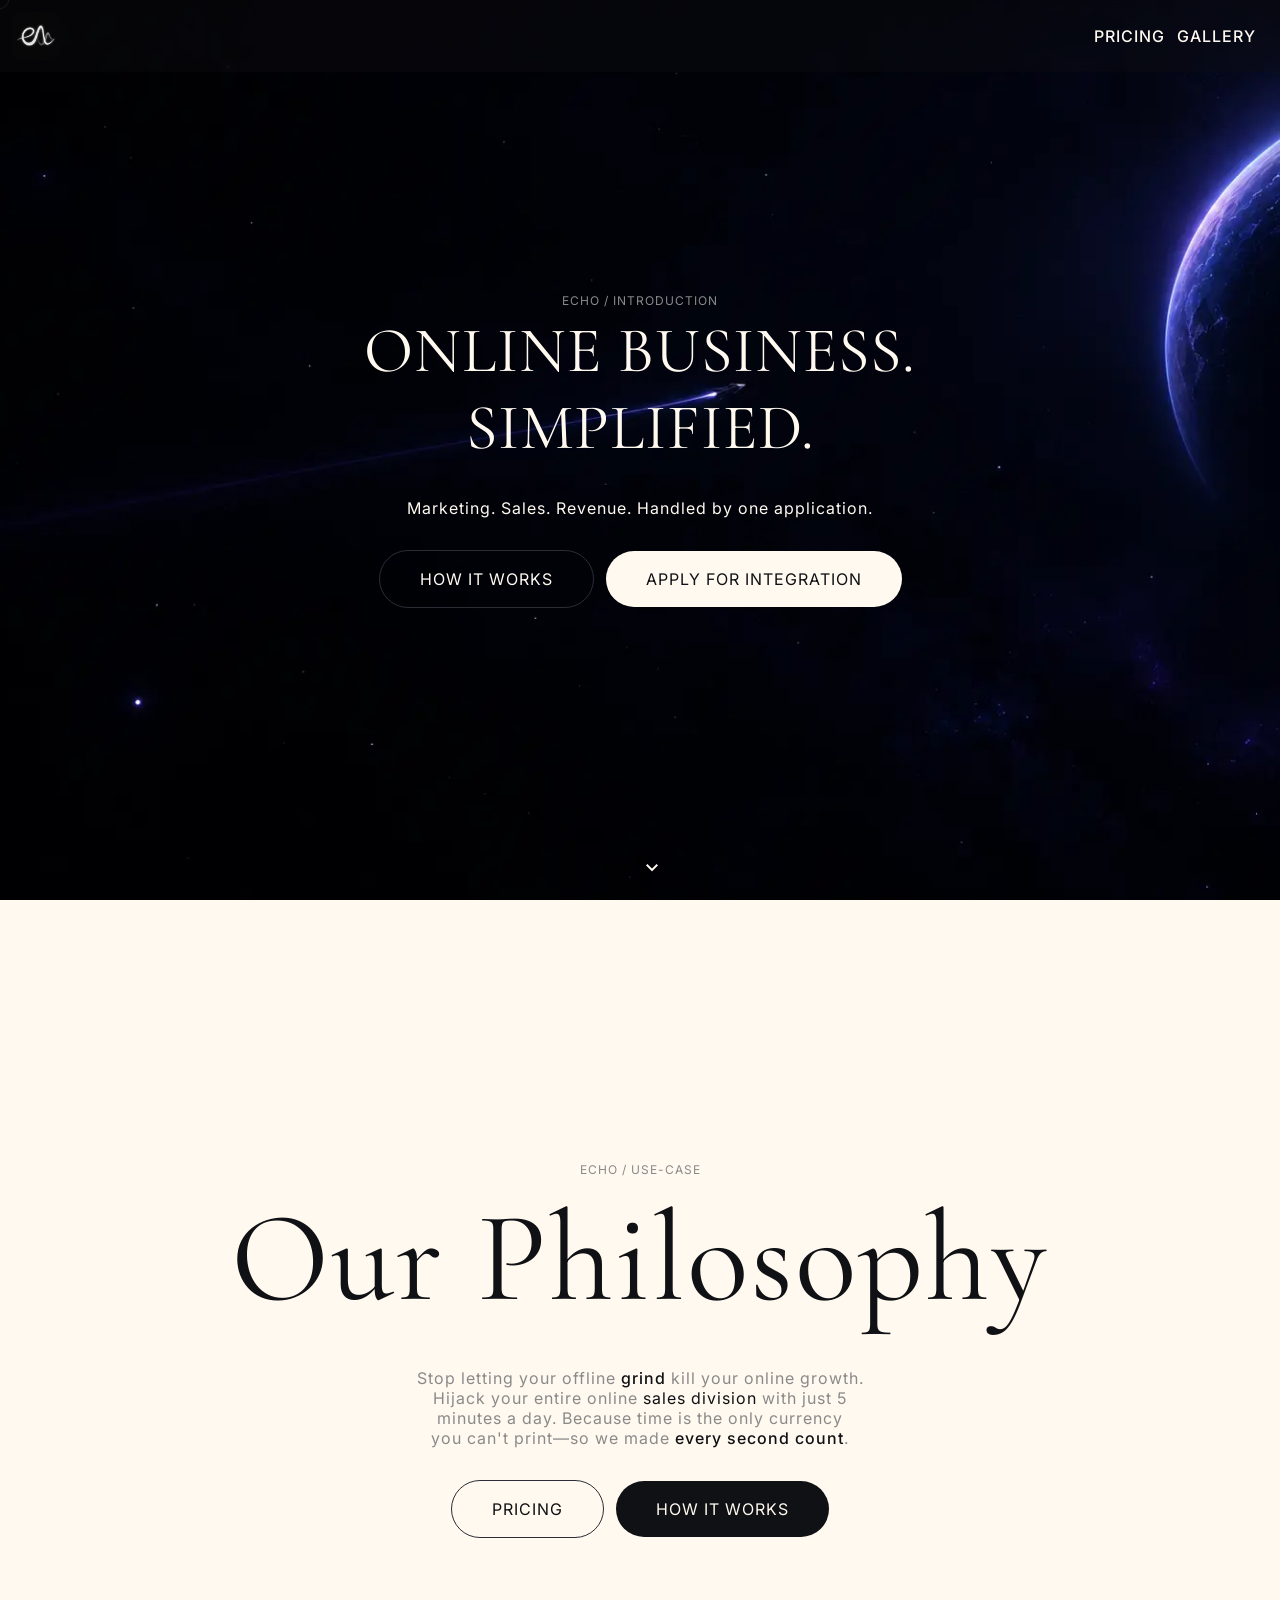
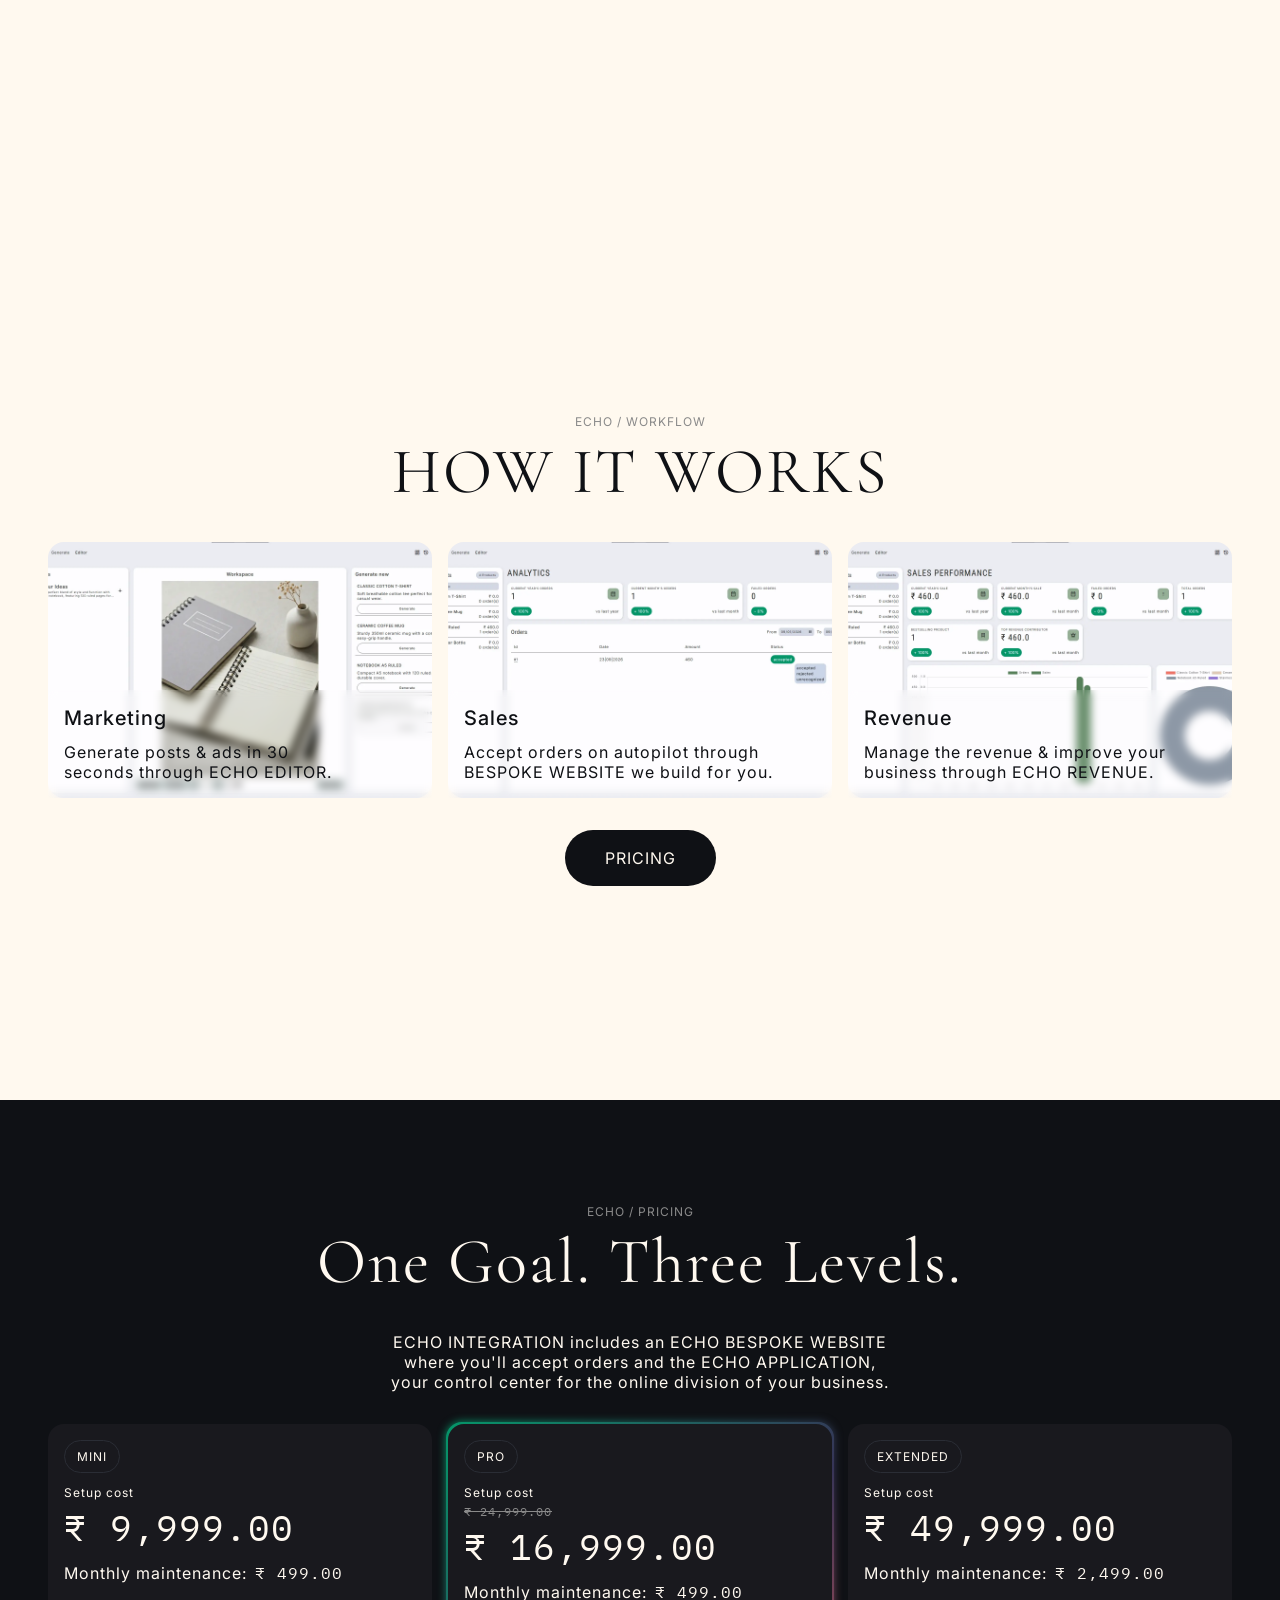
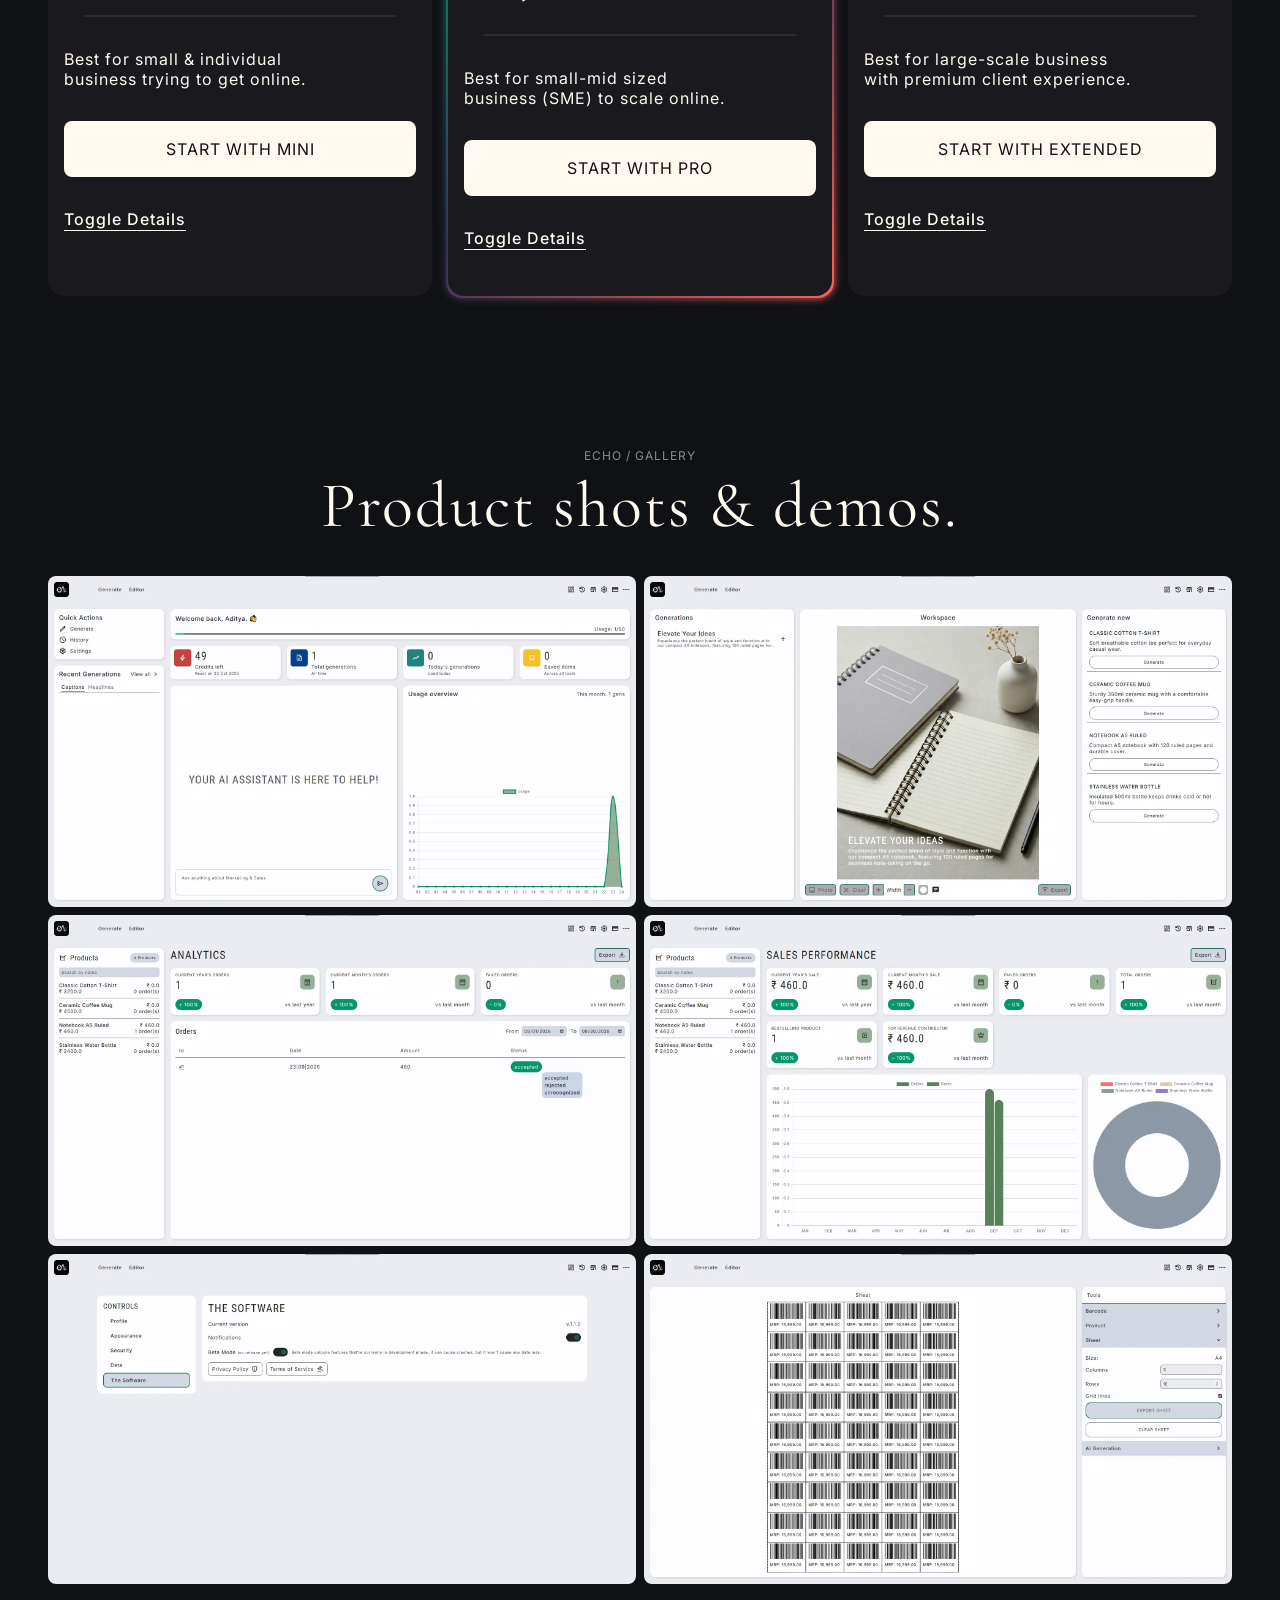
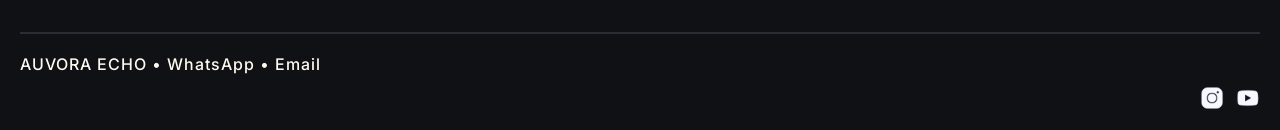
==== commit f861ede6: "Updated maintenance." ====
--- a/index.html
+++ b/index.html
@@ -243,7 +243,7 @@
 
                             <div class="row gap-8">
                                 <span class="text">Monthly maintenance: </span>
-                                <span class="text fn-accent">₹ 499.00</span>
+                                <span class="text fn-accent">₹ 2,499.00</span>
                             </div>
                         </div>
                         <hr class="divider">
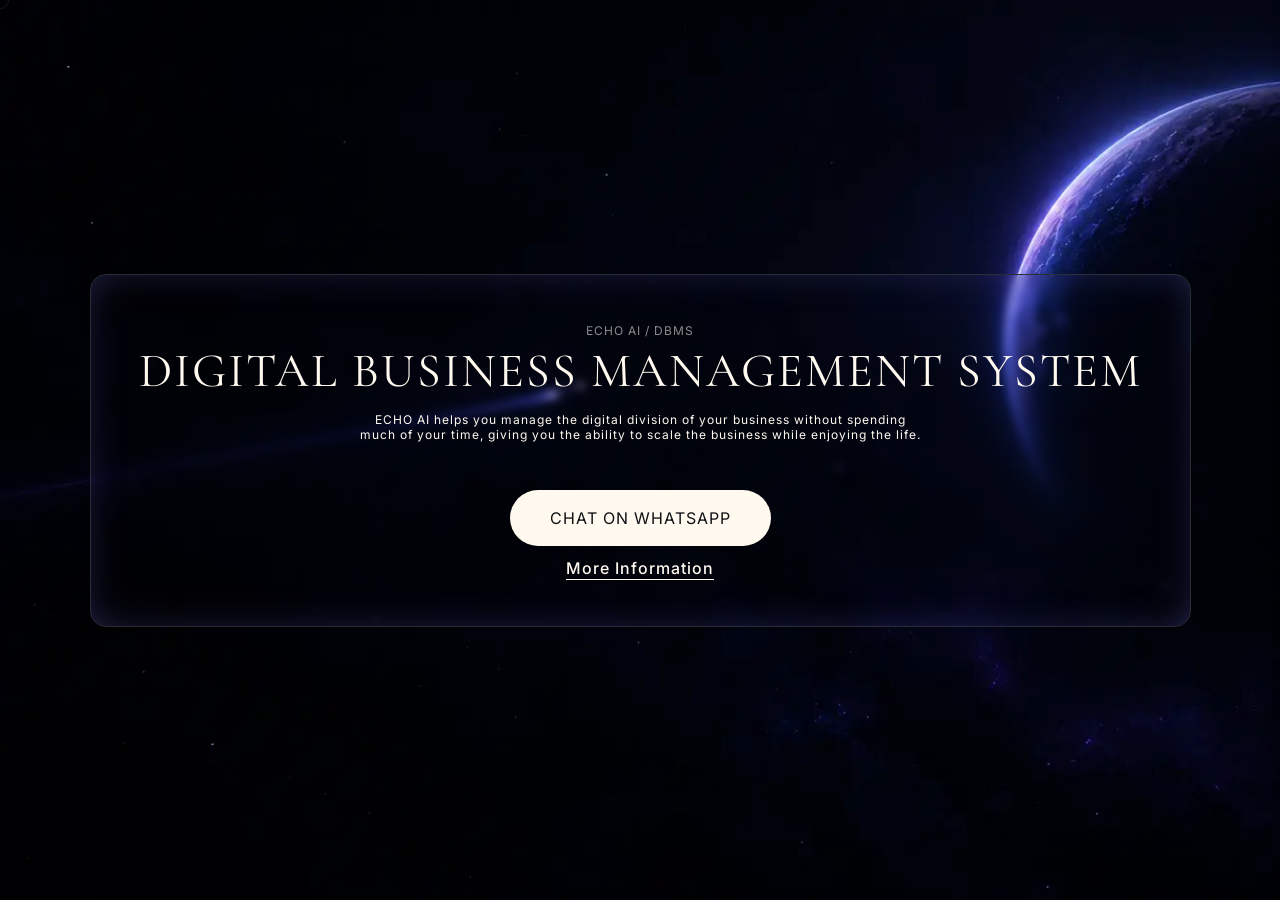
==== commit ace724a4: "Completed landing page." ====
--- a/index.html
+++ b/index.html
@@ -15,10 +15,7 @@
     <title>AUVORA ECHO &bull; coderadi</title>
 
     <link rel="stylesheet" href="styles/utility.css">
-    <link rel="stylesheet" href="styles/header.css">
-    <link rel="stylesheet" href="styles/style.css">
-    <link rel="stylesheet" href="styles/form.css">
-    <!-- <link rel="stylesheet" href="styles/loader.css"> -->
+    <link rel="stylesheet" href="styles/index.css">
 </head>
 
 <body>
@@ -26,299 +23,41 @@
         <div class="custom-cursor"></div>
     </div>
 
-    <!-- <div class="loader center p-20 inverted-element" id="loader">
-        <svg width="1143" height="476" viewBox="0 0 1143 476" fill="none" xmlns="http://www.w3.org/2000/svg">
-            <path
-                d="M85.248 475.392C62.208 475.392 42.24 470.016 25.344 459.264C8.44802 448.512 1.57356e-05 432.128 1.57356e-05 410.112C1.57356e-05 398.336 3.58402 384 10.752 367.104C15.872 355.328 25.344 341.76 39.168 326.4C52.992 311.04 69.12 296.192 87.552 281.856C105.984 267.008 124.672 254.976 143.616 245.76C162.56 236.032 179.712 231.168 195.072 231.168C200.704 231.168 205.824 231.936 210.432 233.472C219.136 236.544 225.024 241.408 228.096 248.064C231.68 254.72 233.472 261.632 233.472 268.8C233.472 275.456 232.448 281.856 230.4 288C228.352 294.144 225.792 299.52 222.72 304.128C213.504 317.952 200.192 330.24 182.784 340.992C165.888 351.744 148.48 360.192 130.56 366.336C113.152 372.48 98.816 376.064 87.552 377.088H86.016C79.36 377.088 76.032 375.04 76.032 370.944C76.032 368.384 78.08 367.104 82.176 367.104C94.464 366.08 109.824 360.448 128.256 350.208C147.2 339.456 163.84 328.448 178.176 317.184C184.32 312.064 191.488 304.896 199.68 295.68C208.384 286.464 212.736 277.504 212.736 268.8C212.736 259.584 208.384 254.976 199.68 254.976C195.072 254.976 190.208 256 185.088 258.048C180.48 260.096 176.64 261.632 173.568 262.656C158.72 269.824 142.336 281.088 124.416 296.448C106.496 311.296 90.112 328.192 75.264 347.136C60.928 365.568 50.944 384.256 45.312 403.2C43.776 407.296 42.752 411.392 42.24 415.488C41.728 419.072 41.472 422.656 41.472 426.24C41.472 438.528 45.312 447.232 52.992 452.352C61.184 457.472 70.912 460.032 82.176 460.032C99.072 460.032 116.48 456.448 134.4 449.28C152.32 441.6 169.728 431.872 186.624 420.096C203.52 408.32 218.88 395.776 232.704 382.464C247.04 368.64 259.072 355.328 268.8 342.528C270.336 340.48 272.128 339.456 274.176 339.456C276.224 338.944 277.504 339.2 278.016 340.224C280.064 340.736 281.088 342.272 281.088 344.832C281.088 346.88 280.576 348.928 279.552 350.976C265.216 370.944 247.808 390.4 227.328 409.344C207.36 428.288 185.088 444.16 160.512 456.96C136.448 469.248 111.36 475.392 85.248 475.392ZM351.234 472.32C342.018 473.856 332.802 474.624 323.586 474.624C301.058 474.624 282.37 469.248 267.522 458.496C252.674 447.744 245.25 432.128 245.25 411.648C245.25 399.36 248.834 384.512 256.002 367.104C261.122 355.328 270.594 341.76 284.418 326.4C298.242 311.04 314.37 296.192 332.802 281.856C351.234 267.008 369.922 254.976 388.866 245.76C407.81 236.032 424.962 231.168 440.322 231.168C445.954 231.168 451.074 231.936 455.682 233.472C461.314 235.52 466.178 238.336 470.274 241.92C474.37 245.504 476.418 250.88 476.418 258.048C476.418 259.584 476.418 261.12 476.418 262.656C476.418 264.192 475.906 265.984 474.882 268.032C474.882 269.568 473.602 272.896 471.042 278.016C468.994 283.136 466.434 287.744 463.362 291.84C460.802 295.424 458.498 296.192 456.45 294.144C454.402 292.608 453.378 290.56 453.378 288C453.378 285.44 453.89 282.624 454.914 279.552C456.45 275.968 457.218 272.896 457.218 270.336C457.218 266.752 456.194 263.424 454.146 260.352C452.61 256.768 449.794 254.976 445.698 254.976C435.97 254.976 423.426 259.328 408.066 268.032C392.706 276.736 376.834 288.512 360.45 303.36C344.578 317.696 330.242 333.568 317.442 350.976C304.642 368.384 295.682 385.792 290.562 403.2C289.026 407.296 288.002 411.392 287.49 415.488C286.978 419.072 286.722 422.656 286.722 426.24C286.722 437.504 290.306 445.696 297.474 450.816C305.154 455.424 314.37 457.728 325.122 457.728C336.898 457.728 348.93 455.936 361.218 452.352C396.034 442.112 424.194 428.032 445.698 410.112C467.714 392.192 489.73 369.152 511.746 340.992C513.794 338.432 515.586 337.408 517.122 337.92C518.658 338.432 519.938 338.688 520.962 338.688C522.498 339.2 523.266 340.736 523.266 343.296C523.266 344.32 523.01 345.6 522.498 347.136C521.986 348.672 521.474 349.952 520.962 350.976C498.946 380.672 474.626 406.784 448.002 429.312C421.378 451.328 389.122 465.664 351.234 472.32ZM506.004 473.856C501.908 473.856 500.884 472.064 502.932 468.48C503.956 465.408 506.516 457.728 510.612 445.44C515.22 433.152 520.596 418.304 526.74 400.896C532.884 383.488 539.284 365.824 545.94 347.904C552.596 329.472 558.74 313.088 564.372 298.752C560.788 303.36 555.156 310.016 547.476 318.72C540.308 327.424 532.628 336.64 524.436 346.368C516.244 356.096 508.564 364.544 501.396 371.712C499.86 373.248 498.836 374.016 498.324 374.016C496.788 374.016 496.02 372.48 496.02 369.408C496.02 363.264 497.556 357.632 500.628 352.512C511.892 338.176 522.644 324.864 532.884 312.576C543.636 299.776 553.364 287.744 562.068 276.48C556.948 273.408 554.388 269.568 554.388 264.96C554.388 257.792 557.972 254.208 565.14 254.208C568.212 254.208 570.516 254.72 572.052 255.744C572.564 256.256 573.076 256.512 573.588 256.512C574.1 256.512 574.612 257.024 575.124 258.048C577.684 254.464 579.732 251.136 581.268 248.064C583.316 244.992 585.108 241.664 586.644 238.08C588.692 233.472 592.788 224.768 598.932 211.968C605.588 198.656 613.78 183.04 623.508 165.12C633.236 147.2 644.244 128.768 656.532 109.824C669.332 90.368 682.9 72.448 697.236 56.064C712.084 39.168 727.188 25.6 742.548 15.36C758.42 5.12 774.548 7.62939e-06 790.932 7.62939e-06C792.98 7.62939e-06 795.028 0.256004 797.076 0.767998C799.124 0.767998 801.172 1.02399 803.22 1.53599C816.02 4.09602 824.98 8.70402 830.1 15.36C835.22 21.504 837.78 28.928 837.78 37.632C837.78 43.776 836.5 50.432 833.94 57.6C831.892 64.256 828.82 70.912 824.724 77.568C814.484 95.488 800.916 113.664 784.02 132.096C767.124 150.016 748.18 167.936 727.188 185.856C706.708 203.264 685.972 220.416 664.98 237.312C644.5 253.696 625.3 269.312 607.38 284.16C595.092 310.272 585.62 333.568 578.964 354.048C572.308 374.016 567.188 390.144 563.604 402.432C569.236 395.264 577.684 385.024 588.948 371.712C600.212 358.4 613.012 344.064 627.348 328.704C641.684 313.344 656.532 298.752 671.892 284.928C687.252 270.592 701.844 259.072 715.668 250.368C729.492 241.152 741.268 236.544 750.996 236.544C763.284 236.544 769.428 242.944 769.428 255.744C769.428 268.032 765.076 281.6 756.372 296.448C747.668 311.296 740.5 323.84 734.868 334.08C727.7 348.928 721.812 363.264 717.204 377.088C713.108 390.4 710.548 401.408 709.524 410.112C709.012 412.16 708.756 414.208 708.756 416.256C708.756 417.792 708.756 419.584 708.756 421.632C708.756 442.112 715.924 452.352 730.26 452.352C737.94 452.352 748.18 447.744 760.98 438.528C773.78 429.312 786.836 418.304 800.148 405.504C813.46 392.704 825.492 380.416 836.244 368.64C847.508 356.352 855.188 347.136 859.284 340.992C860.82 339.456 862.612 338.688 864.66 338.688C866.708 338.688 868.244 339.456 869.268 340.992C870.292 342.528 870.292 344.576 869.268 347.136C864.148 355.84 856.212 366.848 845.46 380.16C834.708 392.96 822.676 406.016 809.364 419.328C796.052 432.128 782.996 443.136 770.196 452.352C763.54 457.472 754.836 461.824 744.084 465.408C733.844 469.504 723.604 471.552 713.364 471.552C705.172 471.552 697.236 469.504 689.556 465.408C681.876 461.312 676.244 453.632 672.66 442.368C671.124 437.76 670.356 431.36 670.356 423.168C670.356 420.608 670.356 418.048 670.356 415.488C670.356 412.416 670.612 409.344 671.124 406.272C673.172 389.888 678.548 372.736 687.252 354.816C696.468 336.384 704.916 320 712.596 305.664C714.644 301.568 716.18 297.984 717.204 294.912C718.74 291.84 719.508 289.28 719.508 287.232C719.508 283.136 717.716 281.088 714.132 281.088C710.548 281.088 704.916 283.392 697.236 288C689.556 292.608 679.316 300.544 666.516 311.808C655.252 321.536 643.22 334.336 630.42 350.208C618.132 365.568 605.844 381.44 593.556 397.824C581.78 414.208 571.284 428.288 562.068 440.064C553.364 451.84 547.22 458.752 543.636 460.8C541.076 462.336 535.188 464.896 525.972 468.48C516.756 472.064 510.1 473.856 506.004 473.856ZM621.972 249.6C642.452 235.776 664.724 218.624 688.788 198.144C712.852 177.152 735.38 154.88 756.372 131.328C777.876 107.264 794.26 84.48 805.524 62.976C811.668 51.2 814.74 41.472 814.74 33.792C814.74 25.088 810.9 20.736 803.22 20.736C799.636 20.736 795.54 21.76 790.932 23.808C786.324 25.344 780.948 28.416 774.804 33.024C740.5 59.648 711.572 91.392 688.02 128.256C664.468 164.608 642.452 205.056 621.972 249.6ZM909.264 472.32C894.928 472.32 882.384 468.992 871.632 462.336C853.712 451.584 844.752 432.128 844.752 403.968C844.752 392.192 846.8 378.624 850.896 363.264C854.48 350.464 860.88 336.64 870.096 321.792C879.312 306.432 890.064 291.84 902.352 278.016C915.152 264.192 928.976 252.928 943.824 244.224C958.672 235.52 973.52 231.168 988.368 231.168C994.512 231.168 999.888 231.936 1004.5 233.472C1010.64 235.52 1015.76 239.36 1019.86 244.992C1024.46 250.112 1026.77 256.768 1026.77 264.96C1026.77 273.664 1024.46 278.528 1019.86 279.552C1015.76 280.576 1013.71 279.552 1013.71 276.48C1013.71 275.456 1013.71 274.432 1013.71 273.408C1014.22 272.384 1014.48 271.616 1014.48 271.104C1014.48 267.008 1013.2 263.424 1010.64 260.352C1008.59 256.768 1004.5 254.976 998.352 254.976C990.16 254.976 979.92 259.328 967.632 268.032C955.856 276.736 943.568 288.512 930.768 303.36C918.48 317.696 907.472 333.568 897.744 350.976C888.528 368.384 882.384 385.792 879.312 403.2C878.8 405.76 878.288 408.32 877.776 410.88C877.776 412.928 877.776 415.232 877.776 417.792C877.776 429.568 880.336 439.552 885.456 447.744C891.088 455.424 899.792 459.264 911.568 459.264C925.904 459.264 939.728 453.888 953.04 443.136C966.352 431.872 978.128 418.56 988.368 403.2C999.12 387.84 1007.06 374.272 1012.18 362.496C1016.27 353.28 1019.09 345.344 1020.62 338.688C1022.16 332.032 1022.93 326.4 1022.93 321.792C1022.93 317.696 1022.42 314.112 1021.39 311.04C1020.88 307.968 1020.11 305.408 1019.09 303.36C1018.06 300.288 1017.55 297.984 1017.55 296.448C1017.55 292.352 1019.09 289.024 1022.16 286.464C1025.74 283.904 1029.33 282.624 1032.91 282.624C1035.98 282.624 1039.31 283.648 1042.9 285.696C1046.99 286.72 1052.62 287.488 1059.79 288C1066.96 288.512 1074.64 288.768 1082.83 288.768C1091.54 288.768 1100.24 288.512 1108.94 288C1118.16 287.488 1126.1 286.464 1132.75 284.928C1133.78 284.416 1135.31 284.16 1137.36 284.16C1140.94 284.16 1142.74 285.184 1142.74 287.232C1142.74 289.28 1140.94 291.072 1137.36 292.608C1119.44 300.8 1103.31 305.152 1088.98 305.664C1075.15 306.176 1063.12 306.432 1052.88 306.432C1053.9 319.232 1051.09 333.056 1044.43 347.904C1037.78 362.24 1030.86 375.04 1023.7 386.304C1014.99 399.104 1005.01 412.16 993.744 425.472C982.48 438.784 969.936 450.048 956.112 459.264C942.288 467.968 926.672 472.32 909.264 472.32Z"
-                fill="#F8F7FF" />
-        </svg>
-    </div> -->
-
-    <header class="header inverted-element">
-        <section class="section header_inner row h-sb p-12">
-            <a href="#main" class="link"><img src="assets/echo-logo.webp" alt="ECHO AI" class="logo rounded-8"></a>
-
-            <div class="header_lower res-row h-en gap-12 p-12">
-                <a href="#pricing" class="link uppercase">Pricing</a>
-                <a href="#gallery" class="link uppercase">Gallery</a>
-            </div>
-        </section>
-    </header>
-
-    <main class="main" id="main">
-        <section class="hero inverted-element h-screen" id="hero">
-            <section class="section p-48 column gap-32 center text-center min-h-screen">
-                <div class="head column center gap-4">
-                    <span class="mini uppercase text-muted">ECHO / Introduction</span>
-                    <h1 class="h1 fs-64">
-                        <p class="fn-head">Online Business.</p>
-                        <p class="fn-head">Simplified.</p>
-                    </h1>
-                </div>
-
-                <p class="para">Marketing. Sales. Revenue. Handled by one application.</p>
-
-                <div class="actions res-row h-center gap-12">
-                    <a href="#workflow" class="btn icon-ot ph-24 pv-16 rounded-full">
-                        <span class="text uppercase">How it works</span>
-                        <span class="symbol">keyboard_arrow_right</span>
-                    </a>
-
-                    <a href="https://wa.me/918933920274?text=Hi, I wanna apply for ECHO INTEGRATION for my business."
-                        class="btn icon-fl ph-24 pv-16 rounded-full">
-                        <span class="text uppercase">Apply for Integration</span>
-                        <span class="symbol">keyboard_arrow_right</span>
-                    </a>
-                </div>
-            </section>
-
-            <span class="symbol animated-arrow">keyboard_arrow_down</span>
-        </section>
-
-        <section class="use-case theme-inverted" id="usecase">
-            <section class="section p-48 column center text-center gap-32 min-h-screen">
-                <div class="head column center gap-4">
-                    <span class="mini uppercase text-muted">ECHO / Use-case</span>
-                    <h1 class="h1 fs-128 normal-case">Our Philosophy</h1>
-                </div>
-
-                <p class="para text-muted spacing-2">Stop letting your offline <span
-                        class="text-normal fw-500">grind</span> kill your online growth.
-                    Hijack your entire online <span class="text-normal fw-400">sales division</span>
-                    with just 5 minutes a day. Because time is the only currency you can't print—so we made <span
-                        class="text-normal fw-500">every second count</span>.
-                </p>
-
-                <div class="actions res-row h-center gap-12">
-                    <a href="#pricing" class="btn icon-ot ph-24 pv-16 rounded-full">
-                        <span class="text uppercase">Pricing</span>
-                        <span class="symbol">keyboard_arrow_right</span>
-                    </a>
-
-                    <a href="#workflow" class="btn icon-fl ph-24 pv-16 rounded-full">
-                        <span class="text uppercase">How it works</span>
-                        <span class="symbol">keyboard_arrow_right</span>
-                    </a>
-                </div>
-            </section>
-        </section>
-
-        <section class="workflow theme-inverted" id="workflow">
-            <section class="section p-48 column center gap-32 min-h-screen">
-                <div class="head column center text-center gap-4">
-                    <span class="mini uppercase text-muted">ECHO / Workflow</span>
-                    <h1 class="h1 fs-64">How it works</h1>
-                </div>
-
-                <div class="body grid cols-auto-320 gap-16 w-full">
-                    <div class="step flex gap-12 bg-card rounded-16 column h-en">
-                        <div class="text-content column gap-12 p-16 fx-blur">
-                            <span class="text fs-20 fw-500">Marketing</span>
-                            <p class="para">Generate posts &amp; ads in 30 seconds through ECHO EDITOR.</p>
-                        </div>
+    <main class="main inverted-element center min-h-screen" id="main">
+        <section class="main__inner rounded-16 fx-blur fx-shadow2 border">
+            <section class="section p-48 column center text-center gap-48">
+                <div class="text-content column center gap-12">
+                    <div class="head column center gap-4">
+                        <span class="mini uppercase text-muted fs-500">ECHO AI / DBMS</span>
+                        <h1 class="h1 fs-48">Digital Business Management System</h1>
                     </div>
 
-                    <div class="step flex gap-12 bg-card rounded-16 column h-en">
-                        <div class="text-content column gap-12 p-16 fx-blur">
-                            <span class="text fs-20 fw-500">Sales</span>
-                            <p class="para">Accept orders on autopilot through BESPOKE WEBSITE we build for you.</p>
-                        </div>
-                    </div>
-
-                    <div class="step flex gap-12 bg-card rounded-16 column h-en">
-                        <div class="text-content column gap-12 p-16 fx-blur">
-                            <span class="text fs-20 fw-500">Revenue</span>
-                            <p class="para">Manage the revenue &amp; improve your business through ECHO REVENUE.</p>
-                        </div>
+                    <div class="body">
+                        <p class="para mini">ECHO AI helps you manage the digital division of your business without
+                            spending
+                            much
+                            of your time, giving you the ability to scale the business while enjoying the life.</p>
                     </div>
                 </div>
 
-                <div class="actions res-row h-center">
-                    <a href="#pricing" class="btn icon-fl ph-24 pv-16 rounded-full">
-                        <span class="text uppercase">Pricing</span>
-                        <span class="symbol">keyboard_arrow_right</span>
+                <div class="actions column center gap-12">
+                    <a href="https://wa.me/919044791312?text=Hi, I want to apply for ECHO INTEGRATION for my business."
+                        class="link btn icon-fl rounded-full ph-24 pv-16">
+                        <span class="text uppercase">Chat on Whatsapp</span>
+                        <svg xmlns="http://www.w3.org/2000/svg" height="24px" viewBox="0 -960 960 960" width="24px"
+                            fill="#0F1115" class="symbol">
+                            <path d="m256-240-56-56 384-384H240v-80h480v480h-80v-344L256-240Z" />
+                        </svg>
                     </a>
-                </div>
-            </section>
-        </section>
 
-        <section class="pricing inverted-element" id="pricing">
-            <section class="section p-48 column center gap-32 min-h-screen">
-                <div class="head column center text-center gap-4">
-                    <span class="mini uppercase text-muted">ECHO / Pricing</span>
-                    <h1 class="h1 fs-64 normal-case">One Goal. Three Levels.</h1>
-                </div>
-
-                <p class="para text-center">ECHO INTEGRATION includes an ECHO BESPOKE WEBSITE where you'll accept orders
-                    and the ECHO APPLICATION, your control center for the online division of your business.</p>
-
-                <div class="pricing-grid grid cols-auto-320 gap-16 w-full">
-                    <div class="pricing-card p-16 rounded-16 column gap-32 bg-card" id="miniCard">
-                        <div class="head column gap-12">
-                            <span class="mini uppercase ph-12 pv-8 rounded-full border w-fit">Mini</span>
-
-                            <div class="column gap-4">
-                                <span class="mini">Setup cost</span>
-                                <span class="text fs-36 fn-accent">₹ 9,999.00</span>
-                            </div>
-
-                            <div class="row gap-8">
-                                <span class="text">Monthly maintenance:</span>
-                                <span class="text fn-accent">₹ 499.00</span>
-                            </div>
-                        </div>
-                        <hr class="divider">
-
-                        <p class="para">Best for small &amp; individual business trying to get online.</p>
-
-                        <a href="https://wa.me/918933920274?text=Hi, I wanna apply for ECHO INTEGRATION for my business with `Mini` setup."
-                            class="btn icon-fl ph-24 pv-16 rounded-8 w-full">
-                            <span class="text uppercase">Start with Mini</span>
-                            <span class="symbol">keyboard_arrow_right</span>
-                        </a>
-
-                        <span class="ulink more-info-btn">Toggle Details</span>
-
-                        <div class="details column gap-8">
-                            <div class="row gap-4"><span class="symbol state-red">close</span><span class="text">Dedicated home page (brand value).</span></div>
-                            <div class="row gap-4"><span class="symbol state-green">check</span><span class="text">Store page (product listing).</span></div>
-                            <div class="row gap-4"><span class="symbol state-green">check</span><span class="text">Order placement.</span></div>
-                            <div class="row gap-4"><span class="symbol state-red">close</span><span class="text">User login (quick ordering).</span></div>
-                            <div class="row gap-4"><span class="symbol state-red">close</span><span class="text">Automated order status updater.</span></div>
-                            <div class="row gap-4"><span class="symbol state-red">close</span><span class="text">Product recommendation (like e-com apps).</span></div>
-                            <div class="row gap-4"><span class="symbol state-green">check</span><span class="text">ECHO EDITOR (post generation).</span></div>
-                            <div class="row gap-4"><span class="symbol state-green">check</span><span class="text">ECHO ANALYTICS (order marking).</span></div>
-                            <div class="row gap-4"><span class="symbol state-red">close</span><span class="text">ECHO REVENUE (business improvement).</span></div>
-                        </div>
-                    </div>
-
-                    <div class="pricing-card p-16 rounded-16 column gap-32 bg-card" id="proCard">
-                        <div class="head column gap-12">
-                            <span class="mini uppercase ph-12 pv-8 rounded-full border w-fit">Pro</span>
-
-                            <div class="column gap-4">
-                                <span class="mini">Setup cost</span>
-                                <span class="mini text-muted fn-accent strikethrough">₹ 24,999.00</span>
-                                <span class="text fs-36 fn-accent">₹ 16,999.00</span>
-                            </div>
-
-                            <div class="row gap-8">
-                                <span class="text">Monthly maintenance:</span>
-                                <span class="text fn-accent">₹ 499.00</span>
-                            </div>
-                        </div>
-                        <hr class="divider">
-
-                        <p class="para">Best for small-mid sized business (SME) to scale online.</p>
-
-                        <a href="https://wa.me/918933920274?text=Hi, I wanna apply for ECHO INTEGRATION for my business with `Pro` setup."
-                            class="btn icon-fl ph-24 pv-16 rounded-8 w-full">
-                            <span class="text uppercase">Start with Pro</span>
-                            <span class="symbol">keyboard_arrow_right</span>
-                        </a>
-
-                        <span class="ulink more-info-btn">Toggle Details</span>
-
-                        <div class="details column gap-8">
-                            <div class="row gap-4"><span class="symbol state-green">check</span><span class="text">Dedicated home page (brand value).</span></div>
-                            <div class="row gap-4"><span class="symbol state-green">check</span><span class="text">Store page (product listing).</span></div>
-                            <div class="row gap-4"><span class="symbol state-green">check</span><span class="text">Order placement.</span></div>
-                            <div class="row gap-4"><span class="symbol state-red">close</span><span class="text">User login (quick ordering).</span></div>
-                            <div class="row gap-4"><span class="symbol state-red">close</span><span class="text">Automated order status updater.</span></div>
-                            <div class="row gap-4"><span class="symbol state-red">close</span><span class="text">Product recommendation (like e-com apps).</span></div>
-                            <div class="row gap-4"><span class="symbol state-green">check</span><span class="text">ECHO EDITOR (post generation).</span></div>
-                            <div class="row gap-4"><span class="symbol state-green">check</span><span class="text">ECHO ANALYTICS (order marking).</span></div>
-                            <div class="row gap-4"><span class="symbol state-green">check</span><span class="text">ECHO REVENUE (business improvement).</span></div>
-                        </div>
-                    </div>
-
-                    <div class="pricing-card p-16 rounded-16 column gap-32 bg-card" id="extendedCard">
-                        <div class="head column gap-12">
-                            <span class="mini uppercase ph-12 pv-8 rounded-full border w-fit">Extended</span>
-
-                            <div class="column gap-4">
-                                <span class="mini">Setup cost</span>
-                                <span class="text fs-36 fn-accent">₹ 49,999.00</span>
-                            </div>
-
-                            <div class="row gap-8">
-                                <span class="text">Monthly maintenance: </span>
-                                <span class="text fn-accent">₹ 2,499.00</span>
-                            </div>
-                        </div>
-                        <hr class="divider">
-
-                        <p class="para">Best for large-scale business with premium client experience.</p>
-
-                        <a href="https://wa.me/918933920274?text=Hi, I wanna apply for ECHO INTEGRATION for my business with `Extended` setup."
-                            class="btn icon-fl ph-24 pv-16 rounded-8 w-full">
-                            <span class="text uppercase">Start with Extended</span>
-                            <span class="symbol">keyboard_arrow_right</span>
-                        </a>
-
-                        <span class="ulink more-info-btn">Toggle Details</span>
-
-                        <div class="details column gap-8">
-                            <div class="row gap-4"><span class="symbol state-green">check</span><span class="text">Dedicated home page (brand value).</span></div>
-                            <div class="row gap-4"><span class="symbol state-green">check</span><span class="text">Store page (product listing).</span></div>
-                            <div class="row gap-4"><span class="symbol state-green">check</span><span class="text">Order placement.</span></div>
-                            <div class="row gap-4"><span class="symbol state-green">check</span><span class="text">User login (quick ordering).</span></div>
-                            <div class="row gap-4"><span class="symbol state-green">check</span><span class="text">Automated order status updater.</span></div>
-                            <div class="row gap-4"><span class="symbol state-green">check</span><span class="text">Product recommendation (like e-com apps).</span></div>
-                            <div class="row gap-4"><span class="symbol state-green">check</span><span class="text">ECHO EDITOR (post generation).</span></div>
-                            <div class="row gap-4"><span class="symbol state-green">check</span><span class="text">ECHO ANALYTICS (order marking).</span></div>
-                            <div class="row gap-4"><span class="symbol state-green">check</span><span class="text">ECHO REVENUE (business improvement).</span></div>
-                        </div>
-                    </div>
-                </div>
-            </section>
-        </section>
-
-        <section class="gallery inverted-element" id="gallery">
-            <section class="section p-48 column center gap-32 min-h-screen text-center">
-                <div class="head column center text-center gap-4">
-                    <span class="mini uppercase text-muted">ECHO / Gallery</span>
-                    <h1 class="h1 fs-64 normal-case">Product shots &amp; demos.</h1>
-                </div>
-
-                <div class="body grid cols-2 gap-8">
-                    <div class="image-container container rounded-8"><img src="assets/shots/shot-1.webp" alt="Shot 1" class="img"></div>
-                    <div class="image-container container rounded-8"><img src="assets/shots/shot-2.webp" alt="Shot 2" class="img"></div>
-                    <div class="image-container container rounded-8"><img src="assets/shots/shot-3.webp" alt="Shot 3" class="img"></div>
-                    <div class="image-container container rounded-8"><img src="assets/shots/shot-4.webp" alt="Shot 4" class="img"></div>
-                    <div class="image-container container rounded-8"><img src="assets/shots/shot-5.webp" alt="Shot 5" class="img"></div>
-                    <div class="image-container container rounded-8"><img src="assets/shots/shot-6.webp" alt="Shot 6" class="img"></div>
+                    <a href="/landing.html" class="ulink">More Information</a>
                 </div>
             </section>
         </section>
     </main>
 
-    <hr class="divider">
-    <footer class="footer inverted-element">
-        <section class="section p-20 column gap-12">
-            <p class="para">
-                <a href="#main" class="link">AUVORA ECHO</a>
-                <span class="text">&bull;</span>
-                <a href="https://wa.me/9044791312?text='Hi, I wanna know more about ECHO.'" class="link">WhatsApp</a>
-                <span class="text">&bull;</span>
-                <a href="mailto:adiprofitcoder@gmail.com" class="link">Email</a>
-            </p>
-
-            <div class="actions row h-en gap-12">
-                <a href="https://www.instagram.com/coderadi.in" class="link">
-                    <img src="assets/icons/insta.png" alt="Instagram" class="icon">
-                </a>
-
-                <a href="https://www.youtube.com/@coderadi-in" class="link">
-                    <img src="assets/icons/yt.png" alt="YouTube" class="icon">
-                </a>
-            </div>
-        </section>
-    </footer>
-
     <script type="module" src="scripts/cursor.js"></script>
     <script type="module" src="scripts/fadein.js"></script>
-    <script type="module" src="scripts/script.js"></script>
 </body>
 
 </html>
--- a/styles/utility.css
+++ b/styles/utility.css
@@ -396,6 +396,7 @@
 /* ================================================== */
 
 .fx-shadow { box-shadow: 2px 2px 10px -5px var(--color-fg-card); }
+.fx-shadow2 { box-shadow: inset 0 0 48px -20px #414288; }
 .fx-blur { backdrop-filter: blur(4px); }
 
 /* ================================================== */
--- a/styles/index.css
+++ b/styles/index.css
@@ -0,0 +1,9 @@
+/* ================================================== */
+/* MAIN */
+/* ================================================== */
+
+.main {
+    background-image: url('/assets/hero.webp');
+    background-size: cover;
+    background-position: right;
+}
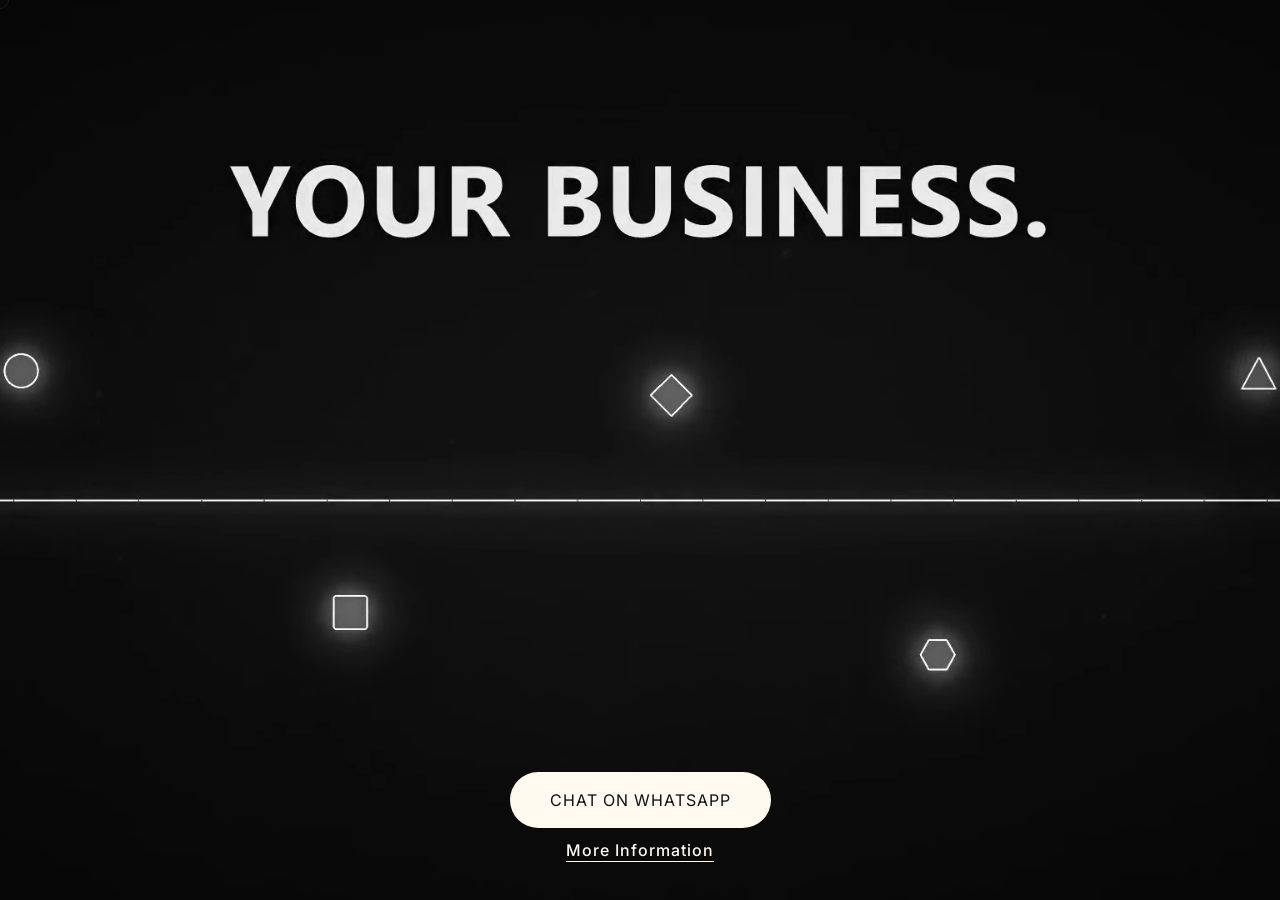
==== commit c1117f9b: "Added video background in index." ====
--- a/index.html
+++ b/index.html
@@ -23,37 +23,29 @@
         <div class="custom-cursor"></div>
     </div>
 
-    <main class="main inverted-element center min-h-screen" id="main">
-        <section class="main__inner rounded-16 fx-blur fx-shadow2 border">
-            <section class="section p-48 column center text-center gap-48">
-                <div class="text-content column center gap-12">
-                    <div class="head column center gap-4">
-                        <span class="mini uppercase text-muted fs-500">ECHO AI / DBMS</span>
-                        <h1 class="h1 fs-48">Digital Business Management System</h1>
-                    </div>
+    <main class="main inverted-element column h-en" id="main">
+        <video autoplay muted loop playsinline class="vid-bg bg-landscape">
+            <source src="assets/bg-landscape.webm" type="video/webm">
+            <source src="assets/bg-landscape.mp4" type="video/mp4">
+        </video>
 
-                    <div class="body">
-                        <p class="para mini">ECHO AI helps you manage the digital division of your business without
-                            spending
-                            much
-                            of your time, giving you the ability to scale the business while enjoying the life.</p>
-                    </div>
-                </div>
+        <video autoplay muted loop playsinline class="vid-bg bg-portrait">
+            <source src="assets/bg-portrait.webm" type="video/webm">
+            <source src="assets/bg-portrait.mp4" type="video/mp4">
+        </video>
 
-                <div class="actions column center gap-12">
-                    <a href="https://wa.me/919044791312?text=Hi, I want to apply for ECHO INTEGRATION for my business."
-                        class="link btn icon-fl rounded-full ph-24 pv-16">
-                        <span class="text uppercase">Chat on Whatsapp</span>
-                        <svg xmlns="http://www.w3.org/2000/svg" height="24px" viewBox="0 -960 960 960" width="24px"
-                            fill="#0F1115" class="symbol">
-                            <path d="m256-240-56-56 384-384H240v-80h480v480h-80v-344L256-240Z" />
-                        </svg>
-                    </a>
+        <div class="actions column center gap-12">
+            <a href="https://wa.me/919044791312?text=Hi, I want to apply for ECHO INTEGRATION for my business."
+                class="link btn icon-fl rounded-full ph-24 pv-16">
+                <span class="text uppercase">Chat on Whatsapp</span>
+                <svg xmlns="http://www.w3.org/2000/svg" height="24px" viewBox="0 -960 960 960" width="24px"
+                    fill="#0F1115" class="symbol">
+                    <path d="m256-240-56-56 384-384H240v-80h480v480h-80v-344L256-240Z" />
+                </svg>
+            </a>
 
-                    <a href="/landing.html" class="ulink">More Information</a>
-                </div>
-            </section>
-        </section>
+            <a href="/landing.html" class="ulink">More Information</a>
+        </div>
     </main>
 
     <script type="module" src="scripts/cursor.js"></script>
--- a/styles/index.css
+++ b/styles/index.css
@@ -3,7 +3,30 @@
 /* ================================================== */
 
 .main {
-    background-image: url('/assets/hero.webp');
-    background-size: cover;
-    background-position: right;
+    height: 100dvh;
+    transition: height 0.3s;
+}
+
+.main .vid-bg {
+    position: relative;
+    z-index: 0;
+}
+
+.main .vid-bg.bg-landscape { display: inline-block; }
+.main .vid-bg.bg-portrait { display: none; }
+
+.main .vid-bg {
+    position: absolute;
+    z-index: -1;
+    width: 100vw;
+    height: 100vh;
+    object-fit: cover;
+    object-position: center;
+}
+
+.main .actions { padding-bottom: 40px; }
+
+@media (max-width: 768px) {
+    .main .vid-bg.bg-landscape { display: none; }
+    .main .vid-bg.bg-portrait { display: inline-block; }
 }
